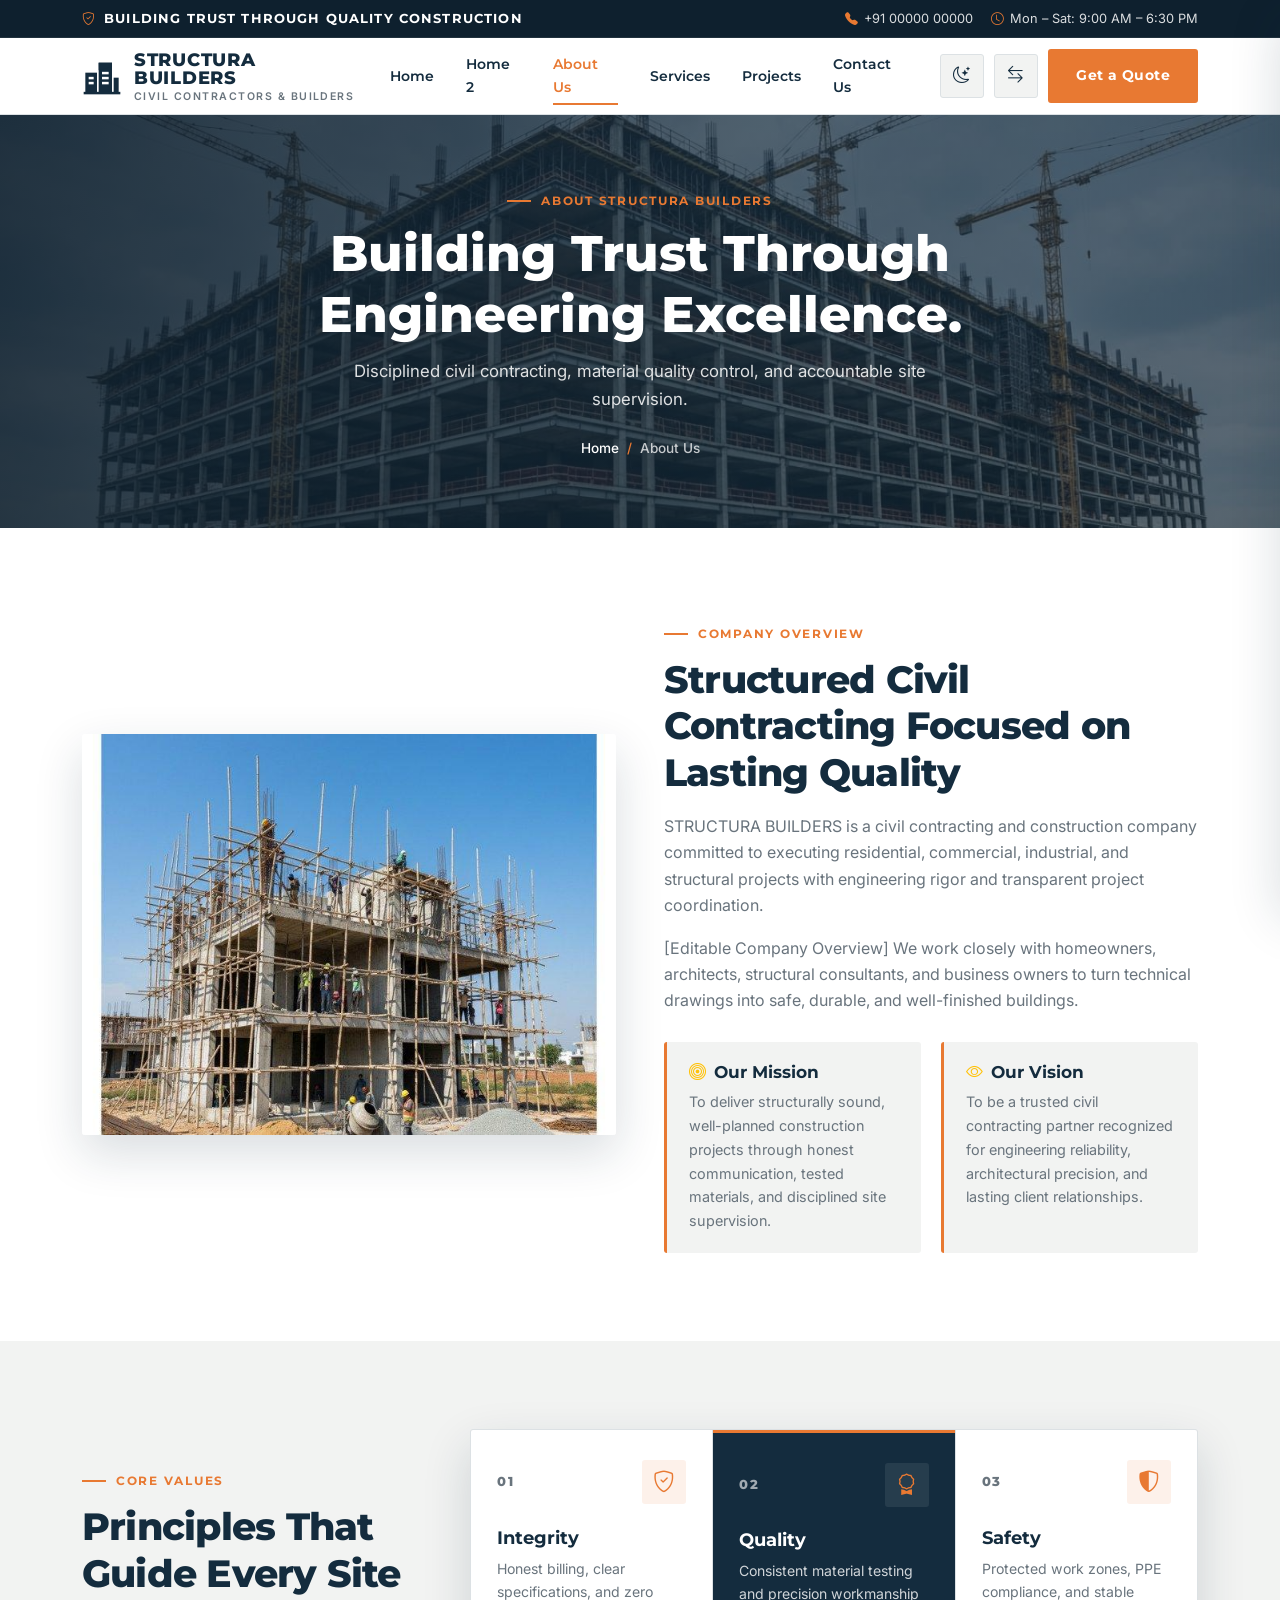
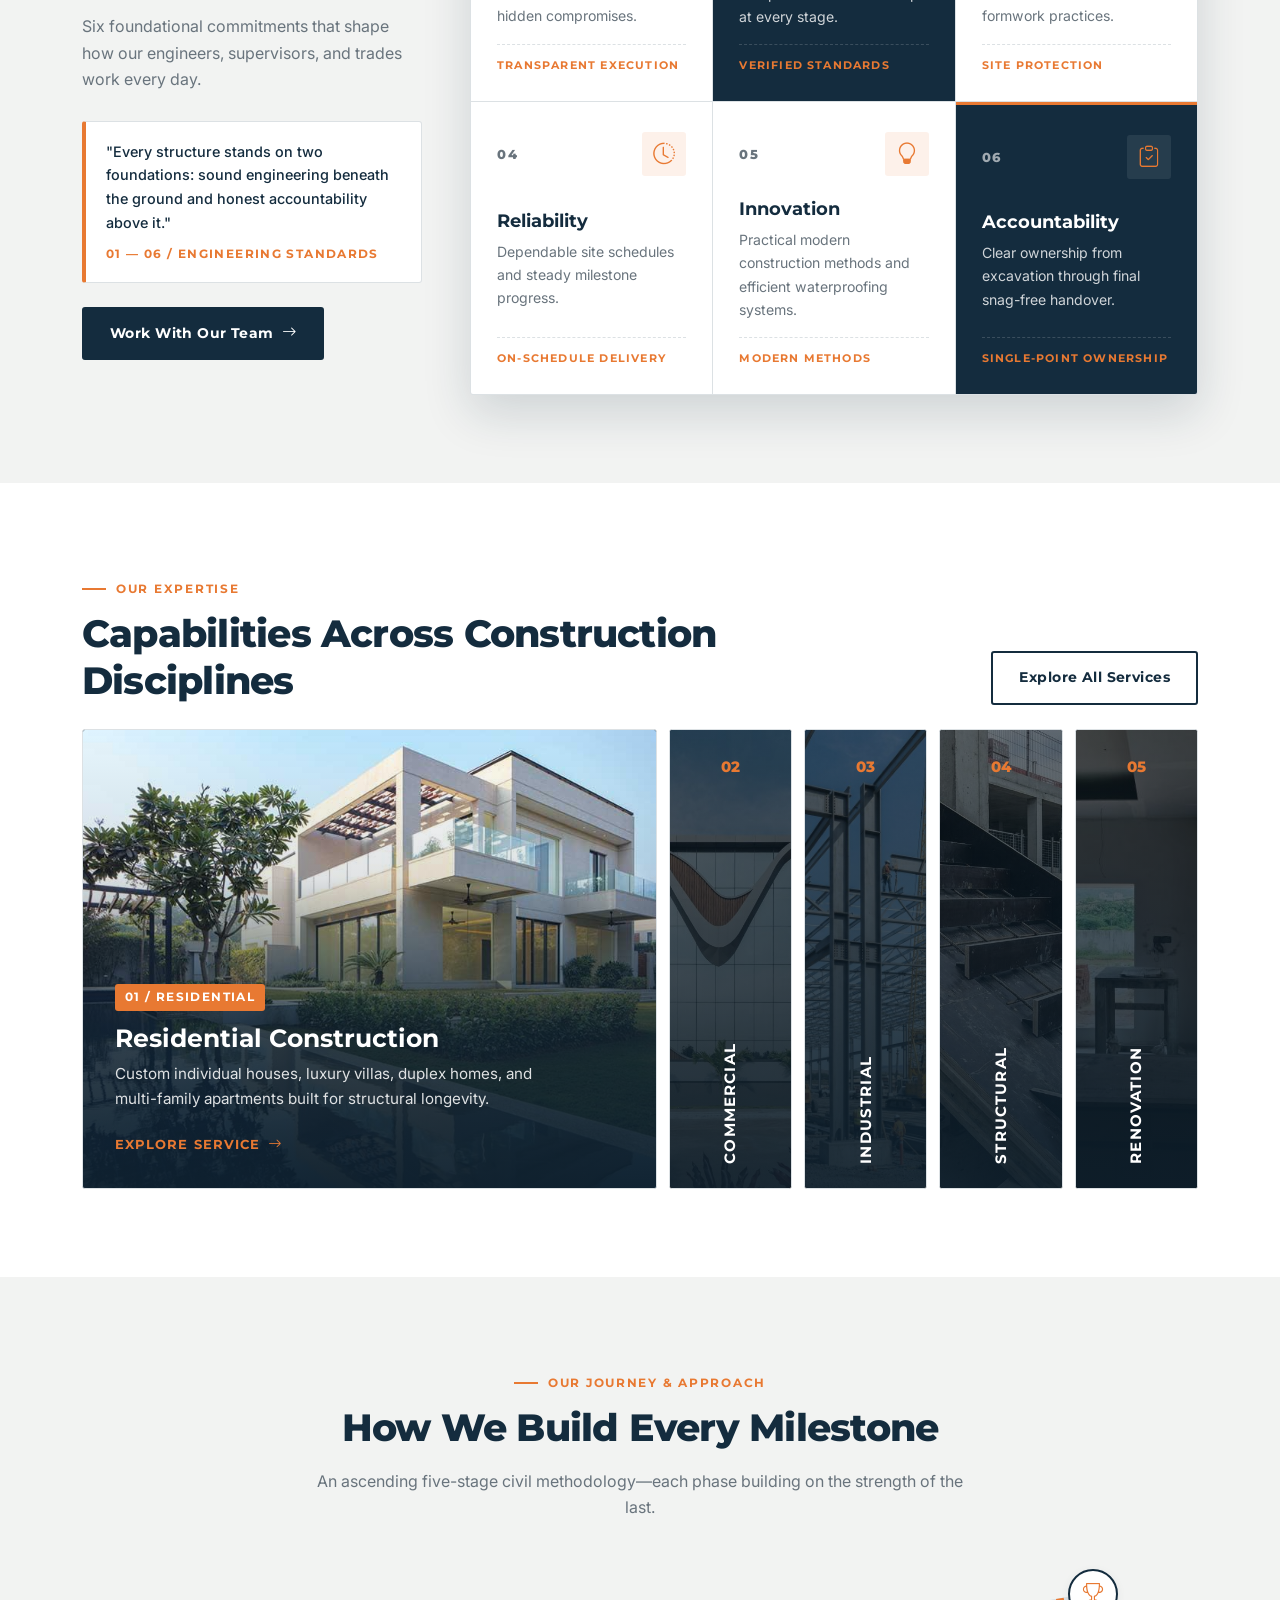
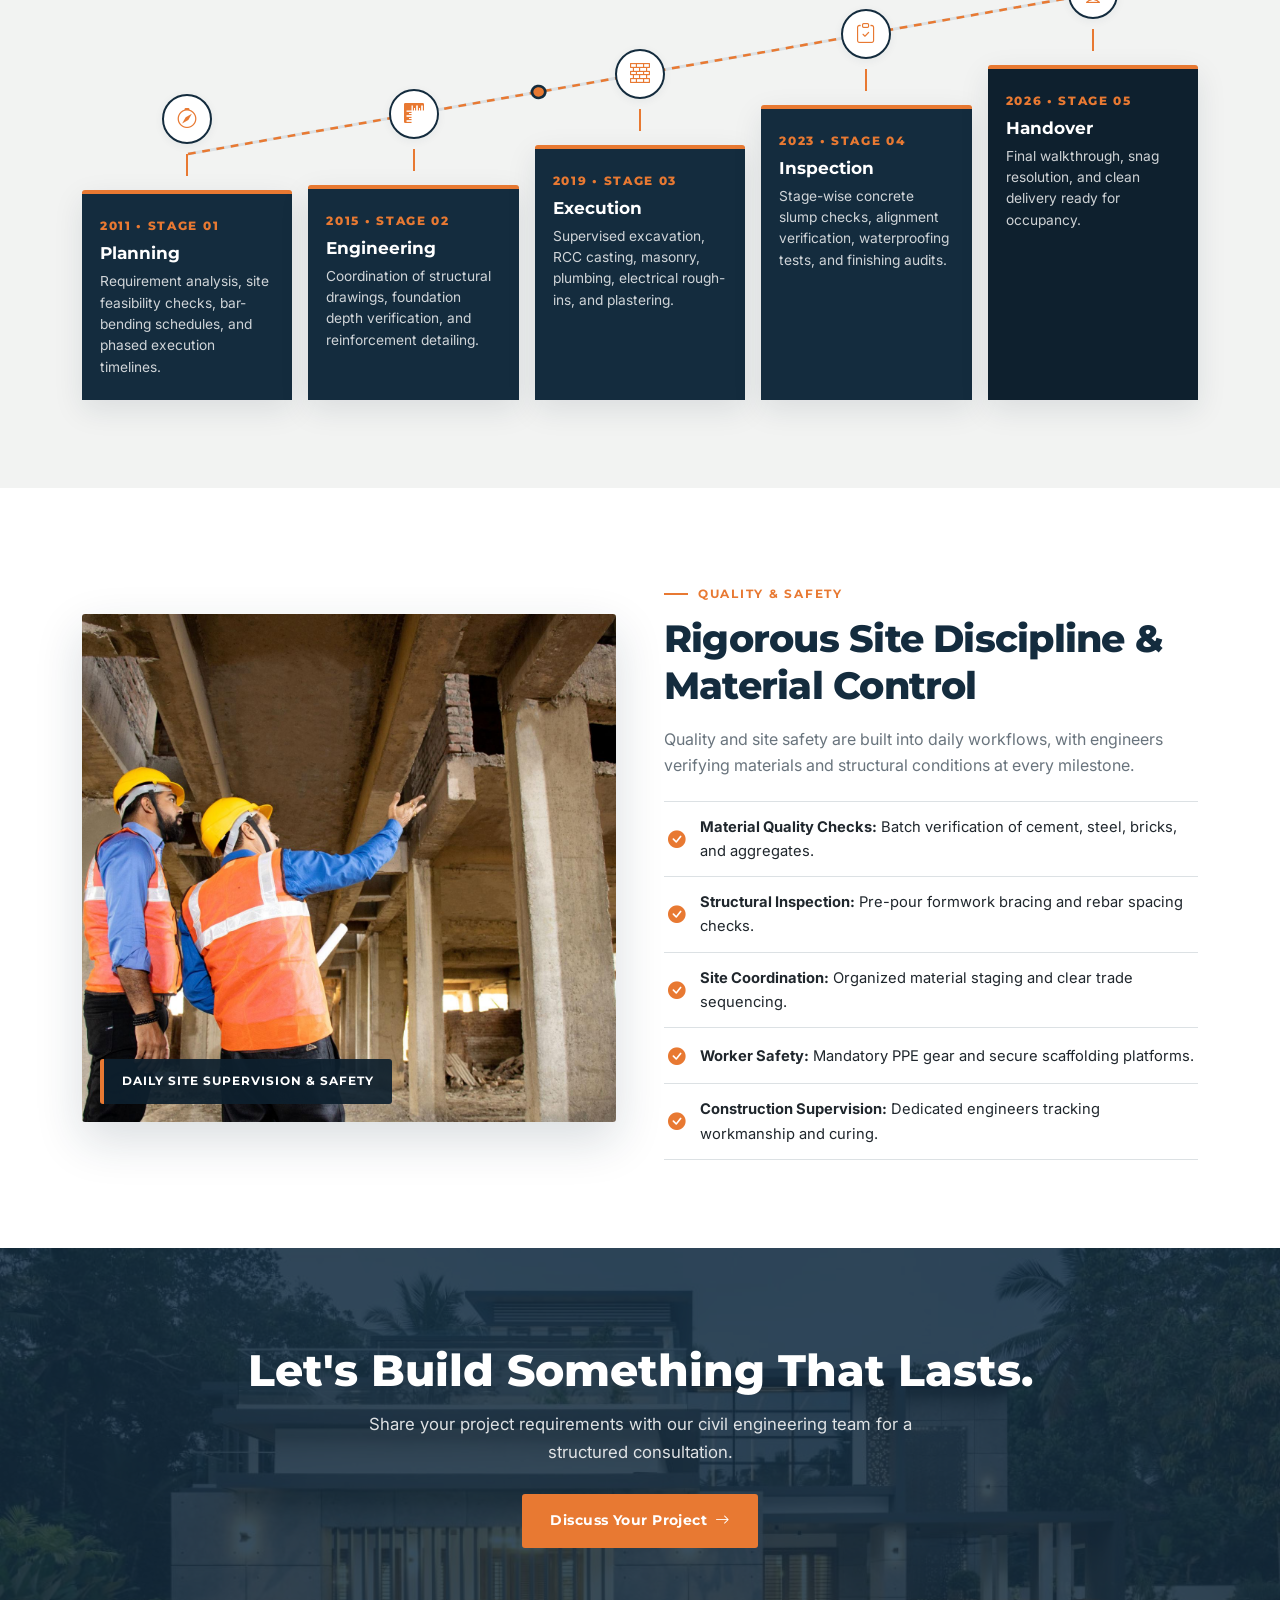
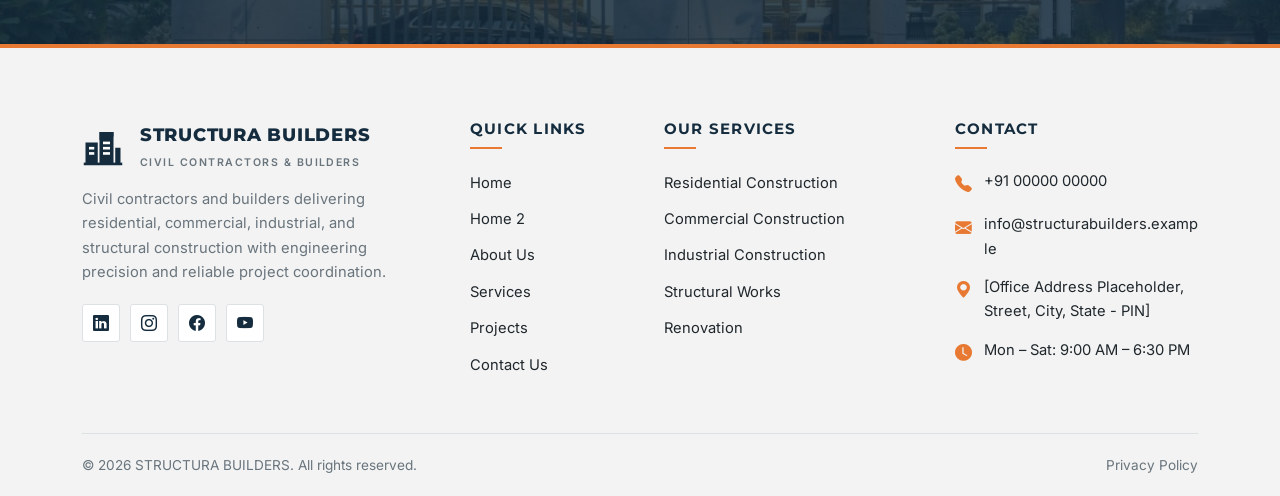
==== about.html @ c1466ebb "Organize project structure and add site files" ====
<!DOCTYPE html>
<html lang="en">
<head>
  <meta charset="UTF-8">
  <meta name="viewport" content="width=device-width, initial-scale=1.0">
  <title>About Us | STRUCTURA BUILDERS</title>
  <meta name="description" content="Learn about STRUCTURA BUILDERS — our engineering approach, core values, construction expertise, and quality &amp; safety standards.">
  <meta property="og:title" content="About Us | STRUCTURA BUILDERS">
  <meta property="og:description" content="Building trust through engineering excellence, disciplined planning, and accountable site supervision.">
  <meta property="og:type" content="website">
  <link rel="icon" type="image/svg+xml" href="assets/images/logo/structura-logo.svg">

  <!-- Google Fonts -->
  <link rel="preconnect" href="https://fonts.googleapis.com">
  <link rel="preconnect" href="https://fonts.gstatic.com" crossorigin>
  <link href="https://fonts.googleapis.com/css2?family=Inter:wght@400;500;600&family=Montserrat:wght@600;700;800&display=swap" rel="stylesheet">

  <!-- Bootstrap 5 & Bootstrap Icons CDN -->
  <link href="https://cdn.jsdelivr.net/npm/bootstrap@5.3.3/dist/css/bootstrap.min.css" rel="stylesheet">
  <link href="https://cdn.jsdelivr.net/npm/bootstrap-icons@1.11.3/font/bootstrap-icons.min.css" rel="stylesheet">

  <!-- Custom Styles -->
  <link rel="stylesheet" href="assets/css/style.css">
  <link rel="stylesheet" href="assets/css/about.css">
</head>
<body>
  <a href="#mainContent" class="skip-link">Skip to main content</a>

  <!-- Top Announcement Bar -->
  <div class="top-announcement">
    <div class="container">
      <div class="announcement-inner">
        <div class="announcement-tagline">
          <i class="bi bi-shield-check" aria-hidden="true"></i>
          <span>BUILDING TRUST THROUGH QUALITY CONSTRUCTION</span>
        </div>
        <div class="announcement-meta">
          <a href="tel:+910000000000"><i class="bi bi-telephone-fill" aria-hidden="true"></i> +91 00000 00000</a>
          <span class="hours-item"><i class="bi bi-clock" aria-hidden="true"></i> Mon – Sat: 9:00 AM – 6:30 PM</span>
        </div>
      </div>
    </div>
  </div>

  <!-- Main Sticky Header -->
  <header class="site-header" id="siteHeader">
    <div class="container">
      <div class="navbar-wrap">
        <a href="index.html" class="brand-lockup" aria-label="STRUCTURA BUILDERS Home">
          <img src="assets/images/logo/structura-logo.svg" alt="STRUCTURA BUILDERS Logo" width="40" height="40">
          <span class="brand-text">
            <span class="brand-name">STRUCTURA BUILDERS</span>
            <span class="brand-sub">Civil Contractors &amp; Builders</span>
          </span>
        </a>

        <nav aria-label="Primary Navigation">
          <ul class="desktop-nav">
            <li><a href="index.html" class="nav-link-item">Home</a></li>
            <li><a href="home-2.html" class="nav-link-item">Home 2</a></li>
            <li><a href="about.html" class="nav-link-item active" aria-current="page">About Us</a></li>
            <li><a href="services.html" class="nav-link-item">Services</a></li>
            <li><a href="projects.html" class="nav-link-item">Projects</a></li>
            <li><a href="contact.html" class="nav-link-item">Contact Us</a></li>
          </ul>
        </nav>

        <div class="header-cta">
          <button type="button" class="theme-toggle-btn" data-theme-toggle aria-pressed="false" aria-label="Toggle dark mode" title="Switch to Dark Mode">
            <i class="bi bi-moon-stars" aria-hidden="true"></i>
          </button>
          <button type="button" class="rtl-toggle-btn" data-rtl-toggle aria-pressed="false" aria-label="Toggle RTL layout" title="Switch to Right-to-Left (RTL)">
            <i class="bi bi-arrow-left-right" aria-hidden="true"></i>
          </button>
          <a href="contact.html#quote-form" class="btn-structura btn-primary-orange">Get a Quote</a>
          <button type="button" class="hamburger-btn" id="mobileMenuBtn" aria-label="Open navigation menu" aria-expanded="false" aria-controls="mobileNavDrawer">
            <i class="bi bi-list" aria-hidden="true"></i>
          </button>
        </div>
      </div>
    </div>
  </header>

  <!-- Mobile Navigation Drawer -->
  <div class="mobile-nav-backdrop" id="mobileNavBackdrop"></div>
  <aside class="mobile-nav-drawer" id="mobileNavDrawer" aria-label="Mobile Navigation" aria-hidden="true">
    <div class="mobile-drawer-header">
      <span class="brand-name">STRUCTURA BUILDERS</span>
      <button type="button" class="mobile-close-btn" id="mobileCloseBtn" aria-label="Close navigation menu">
        <i class="bi bi-x-lg" aria-hidden="true"></i>
      </button>
    </div>
    <ul class="mobile-nav-list">
      <li><a href="index.html">Home <i class="bi bi-chevron-right" aria-hidden="true"></i></a></li>
      <li><a href="home-2.html">Home 2 <i class="bi bi-chevron-right" aria-hidden="true"></i></a></li>
      <li><a href="about.html" class="active">About Us <i class="bi bi-chevron-right" aria-hidden="true"></i></a></li>
      <li><a href="services.html">Services <i class="bi bi-chevron-right" aria-hidden="true"></i></a></li>
      <li><a href="projects.html">Projects <i class="bi bi-chevron-right" aria-hidden="true"></i></a></li>
      <li><a href="contact.html">Contact Us <i class="bi bi-chevron-right" aria-hidden="true"></i></a></li>
    </ul>
    <div class="mobile-drawer-footer">
      <div class="mobile-drawer-controls">
        <button type="button" class="theme-toggle-btn" data-theme-toggle aria-pressed="false" aria-label="Toggle dark mode">
          <i class="bi bi-moon-stars" aria-hidden="true"></i>
          <span>Theme</span>
        </button>
        <button type="button" class="rtl-toggle-btn" data-rtl-toggle aria-pressed="false" aria-label="Toggle RTL layout">
          <i class="bi bi-arrow-left-right" aria-hidden="true"></i>
          <span>RTL / LTR</span>
        </button>
      </div>
      <a href="contact.html#quote-form" class="btn-structura btn-primary-orange w-100">Get a Quote</a>
    </div>
  </aside>

  <main id="mainContent">
    <!-- Section 1: About Hero -->
    <section class="page-hero" style="background-image: url('assets/images/hero/hero-about.jpg');">
      <div class="container">
        <div class="eyebrow">ABOUT STRUCTURA BUILDERS</div>
        <h1>Building Trust Through Engineering Excellence.</h1>
        <p class="hero-desc">Disciplined civil contracting, material quality control, and accountable site supervision.</p>
        <nav class="breadcrumb-nav" aria-label="Breadcrumb">
          <a href="index.html">Home</a>
          <span class="sep">/</span>
          <span aria-current="page">About Us</span>
        </nav>
      </div>
    </section>

    <!-- Section 2: Company Story -->
    <section class="section-pad">
      <div class="container">
        <div class="row align-items-center g-5">
          <div class="col-lg-6" data-reveal>
            <img src="assets/images/residential/three-story-rcc-frame.jpg" class="about-story-img" alt="Three-story residential RCC frame structure under construction with scaffolding">
          </div>
          <div class="col-lg-6" data-reveal>
            <div class="eyebrow">COMPANY OVERVIEW</div>
            <h2 class="section-title">Structured Civil Contracting Focused on Lasting Quality</h2>
            <p>STRUCTURA BUILDERS is a civil contracting and construction company committed to executing residential, commercial, industrial, and structural projects with engineering rigor and transparent project coordination.</p>
            <p>[Editable Company Overview] We work closely with homeowners, architects, structural consultants, and business owners to turn technical drawings into safe, durable, and well-finished buildings.</p>

            <div class="mission-vision-grid">
              <div class="mv-box">
                <h3><i class="bi bi-bullseye text-warning me-2" aria-hidden="true"></i>Our Mission</h3>
                <p>To deliver structurally sound, well-planned construction projects through honest communication, tested materials, and disciplined site supervision.</p>
              </div>
              <div class="mv-box">
                <h3><i class="bi bi-eye text-warning me-2" aria-hidden="true"></i>Our Vision</h3>
                <p>To be a trusted civil contracting partner recognized for engineering reliability, architectural precision, and lasting client relationships.</p>
              </div>
            </div>
          </div>
        </div>
      </div>
    </section>

    <!-- Section 3: Core Values (Enhanced Architectural Blueprint Matrix) -->
    <section class="section-pad bg-light-concrete">
      <div class="container">
        <div class="row g-5 align-items-center">
          <div class="col-lg-4" data-reveal>
            <div class="eyebrow">CORE VALUES</div>
            <h2 class="section-title">Principles That Guide Every Site</h2>
            <p>Six foundational commitments that shape how our engineers, supervisors, and trades work every day.</p>

            <div class="values-left-quote">
              <p>"Every structure stands on two foundations: sound engineering beneath the ground and honest accountability above it."</p>
              <div class="values-left-meta">01 — 06 / Engineering Standards</div>
            </div>

            <a href="contact.html#quote-form" class="btn-structura btn-navy mt-4">
              Work With Our Team <i class="bi bi-arrow-right" aria-hidden="true"></i>
            </a>
          </div>

          <div class="col-lg-8" data-reveal>
            <div class="values-blueprint-matrix">
              <div class="value-cell">
                <div class="value-cell-top">
                  <span class="value-cell-num">01</span>
                  <span class="value-icon-badge"><i class="bi bi-shield-check" aria-hidden="true"></i></span>
                </div>
                <div>
                  <h3>Integrity</h3>
                  <p>Honest billing, clear specifications, and zero hidden compromises.</p>
                </div>
                <div class="value-cell-tag">Transparent Execution</div>
              </div>

              <div class="value-cell is-navy">
                <div class="value-cell-top">
                  <span class="value-cell-num">02</span>
                  <span class="value-icon-badge"><i class="bi bi-award" aria-hidden="true"></i></span>
                </div>
                <div>
                  <h3>Quality</h3>
                  <p>Consistent material testing and precision workmanship at every stage.</p>
                </div>
                <div class="value-cell-tag">Verified Standards</div>
              </div>

              <div class="value-cell">
                <div class="value-cell-top">
                  <span class="value-cell-num">03</span>
                  <span class="value-icon-badge"><i class="bi bi-shield-shaded" aria-hidden="true"></i></span>
                </div>
                <div>
                  <h3>Safety</h3>
                  <p>Protected work zones, PPE compliance, and stable formwork practices.</p>
                </div>
                <div class="value-cell-tag">Site Protection</div>
              </div>

              <div class="value-cell">
                <div class="value-cell-top">
                  <span class="value-cell-num">04</span>
                  <span class="value-icon-badge"><i class="bi bi-clock-history" aria-hidden="true"></i></span>
                </div>
                <div>
                  <h3>Reliability</h3>
                  <p>Dependable site schedules and steady milestone progress.</p>
                </div>
                <div class="value-cell-tag">On-Schedule Delivery</div>
              </div>

              <div class="value-cell">
                <div class="value-cell-top">
                  <span class="value-cell-num">05</span>
                  <span class="value-icon-badge"><i class="bi bi-lightbulb" aria-hidden="true"></i></span>
                </div>
                <div>
                  <h3>Innovation</h3>
                  <p>Practical modern construction methods and efficient waterproofing systems.</p>
                </div>
                <div class="value-cell-tag">Modern Methods</div>
              </div>

              <div class="value-cell is-navy">
                <div class="value-cell-top">
                  <span class="value-cell-num">06</span>
                  <span class="value-icon-badge"><i class="bi bi-clipboard-check" aria-hidden="true"></i></span>
                </div>
                <div>
                  <h3>Accountability</h3>
                  <p>Clear ownership from excavation through final snag-free handover.</p>
                </div>
                <div class="value-cell-tag">Single-Point Ownership</div>
              </div>
            </div>
          </div>
        </div>
      </div>
    </section>

    <!-- Section 4: Our Expertise (Interactive Folding Panels) -->
    <section class="section-pad">
      <div class="container">
        <div class="row align-items-end mb-4 g-3" data-reveal>
          <div class="col-lg-7">
            <div class="eyebrow">OUR EXPERTISE</div>
            <h2 class="section-title mb-0">Capabilities Across Construction Disciplines</h2>
          </div>
          <div class="col-lg-5 text-lg-end">
            <a href="services.html" class="btn-structura btn-outline-navy">Explore All Services</a>
          </div>
        </div>

        <div class="expertise-folding-stage" data-folding-stage data-reveal>
          <article class="folding-panel is-expanded" tabindex="0" data-folding-panel>
            <img src="assets/images/completed-projects/modern-pool-villa.jpg" alt="Modern completed residential villa">
            <div class="folding-panel-scrim"></div>
            <div class="folding-collapsed-spine">
              <span class="folding-spine-num">01</span>
              <span class="folding-spine-title">Residential</span>
            </div>
            <div class="folding-expanded-content">
              <span class="folding-expanded-tag">01 / Residential</span>
              <h3>Residential Construction</h3>
              <p>Custom individual houses, luxury villas, duplex homes, and multi-family apartments built for structural longevity.</p>
              <a href="services.html#residential" class="folding-explore-link">Explore Service <i class="bi bi-arrow-right" aria-hidden="true"></i></a>
            </div>
          </article>

          <article class="folding-panel" tabindex="0" data-folding-panel>
            <img src="assets/images/commercial/corporate-glass-facade.jpg" alt="Modern commercial office building">
            <div class="folding-panel-scrim"></div>
            <div class="folding-collapsed-spine">
              <span class="folding-spine-num">02</span>
              <span class="folding-spine-title">Commercial</span>
            </div>
            <div class="folding-expanded-content">
              <span class="folding-expanded-tag">02 / Commercial</span>
              <h3>Commercial Construction</h3>
              <p>Office towers, retail complexes, and business facilities engineered with wide floor spans and durable facades.</p>
              <a href="services.html#commercial" class="folding-explore-link">Explore Service <i class="bi bi-arrow-right" aria-hidden="true"></i></a>
            </div>
          </article>

          <article class="folding-panel" tabindex="0" data-folding-panel>
            <img src="assets/images/industrial/industrial-steel-frame.jpg" alt="Industrial warehouse steel structure">
            <div class="folding-panel-scrim"></div>
            <div class="folding-collapsed-spine">
              <span class="folding-spine-num">03</span>
              <span class="folding-spine-title">Industrial</span>
            </div>
            <div class="folding-expanded-content">
              <span class="folding-expanded-tag">03 / Industrial</span>
              <h3>Industrial Construction</h3>
              <p>Clear-span warehouses, factory bays, and heavy-duty structural steel-and-concrete frameworks.</p>
              <a href="services.html#industrial" class="folding-explore-link">Explore Service <i class="bi bi-arrow-right" aria-hidden="true"></i></a>
            </div>
          </article>

          <article class="folding-panel" tabindex="0" data-folding-panel>
            <img src="assets/images/construction-process/staircase-formwork.jpg" alt="RCC staircase formwork and steel reinforcement">
            <div class="folding-panel-scrim"></div>
            <div class="folding-collapsed-spine">
              <span class="folding-spine-num">04</span>
              <span class="folding-spine-title">Structural</span>
            </div>
            <div class="folding-expanded-content">
              <span class="folding-expanded-tag">04 / Structural Engineering</span>
              <h3>Structural &amp; Civil Works</h3>
              <p>Foundations, RCC columns and beams, concrete slabs, and precision steel reinforcement detailing.</p>
              <a href="services.html#structural" class="folding-explore-link">Explore Service <i class="bi bi-arrow-right" aria-hidden="true"></i></a>
            </div>
          </article>

          <article class="folding-panel" tabindex="0" data-folding-panel>
            <img src="assets/images/renovation/interior-carpentry-work.jpg" alt="Interior renovation and carpentry work">
            <div class="folding-panel-scrim"></div>
            <div class="folding-collapsed-spine">
              <span class="folding-spine-num">05</span>
              <span class="folding-spine-title">Renovation</span>
            </div>
            <div class="folding-expanded-content">
              <span class="folding-expanded-tag">05 / Renovation</span>
              <h3>Renovation &amp; Remodeling</h3>
              <p>Structural repairs, terrace waterproofing, exterior facade upgrades, and modern interior remodeling.</p>
              <a href="services.html#renovation" class="folding-explore-link">Explore Service <i class="bi bi-arrow-right" aria-hidden="true"></i></a>
            </div>
          </article>
        </div>
      </div>
    </section>

    <!-- Section 5: Construction Approach / Our Journey (Ascending Step Journey) -->
    <section class="section-pad bg-light-concrete">
      <div class="container">
        <div class="text-center mx-auto" style="max-width: 660px;" data-reveal>
          <div class="eyebrow">OUR JOURNEY &amp; APPROACH</div>
          <h2 class="section-title">How We Build Every Milestone</h2>
          <p class="mb-0">An ascending five-stage civil methodology—each phase building on the strength of the last.</p>
        </div>

        <div class="step-journey-wrap" data-reveal>
          <svg class="step-journey-svg" viewBox="0 0 1000 215" preserveAspectRatio="none" aria-hidden="true">
            <path id="aboutStepPath" d="M 95 185 L 905 25" fill="none" stroke="#DCE1E4" stroke-width="3"/>
            <path d="M 95 185 L 905 25" fill="none" stroke="#E87932" stroke-width="2.5" stroke-dasharray="7 6" class="step-dash-flow"/>
            <circle r="6" fill="#E87932" stroke="#142C3E" stroke-width="2.5">
              <animateMotion dur="5.5s" repeatCount="indefinite" rotate="auto">
                <mpath href="#aboutStepPath"/>
              </animateMotion>
            </circle>
          </svg>
          <div class="step-journey-grid">
            <div class="step-journey-col">
              <div class="step-pin-head">
                <div class="step-pin-icon"><i class="bi bi-compass" aria-hidden="true"></i></div>
                <div class="step-pin-stem" aria-hidden="true"></div>
              </div>
              <div class="step-pedestal step-1">
                <div class="step-num-tag">2011 &bull; Stage 01</div>
                <h3>Planning</h3>
                <p>Requirement analysis, site feasibility checks, bar-bending schedules, and phased execution timelines.</p>
              </div>
            </div>

            <div class="step-journey-col">
              <div class="step-pin-head">
                <div class="step-pin-icon"><i class="bi bi-rulers" aria-hidden="true"></i></div>
                <div class="step-pin-stem" aria-hidden="true"></div>
              </div>
              <div class="step-pedestal step-2">
                <div class="step-num-tag">2015 &bull; Stage 02</div>
                <h3>Engineering</h3>
                <p>Coordination of structural drawings, foundation depth verification, and reinforcement detailing.</p>
              </div>
            </div>

            <div class="step-journey-col">
              <div class="step-pin-head">
                <div class="step-pin-icon"><i class="bi bi-bricks" aria-hidden="true"></i></div>
                <div class="step-pin-stem" aria-hidden="true"></div>
              </div>
              <div class="step-pedestal step-3">
                <div class="step-num-tag">2019 &bull; Stage 03</div>
                <h3>Execution</h3>
                <p>Supervised excavation, RCC casting, masonry, plumbing, electrical rough-ins, and plastering.</p>
              </div>
            </div>

            <div class="step-journey-col">
              <div class="step-pin-head">
                <div class="step-pin-icon"><i class="bi bi-clipboard-check" aria-hidden="true"></i></div>
                <div class="step-pin-stem" aria-hidden="true"></div>
              </div>
              <div class="step-pedestal step-4">
                <div class="step-num-tag">2023 &bull; Stage 04</div>
                <h3>Inspection</h3>
                <p>Stage-wise concrete slump checks, alignment verification, waterproofing tests, and finishing audits.</p>
              </div>
            </div>

            <div class="step-journey-col">
              <div class="step-pin-head">
                <div class="step-pin-icon"><i class="bi bi-trophy" aria-hidden="true"></i></div>
                <div class="step-pin-stem" aria-hidden="true"></div>
              </div>
              <div class="step-pedestal step-5">
                <div class="step-num-tag">2026 &bull; Stage 05</div>
                <h3>Handover</h3>
                <p>Final walkthrough, snag resolution, and clean delivery ready for occupancy.</p>
              </div>
            </div>
          </div>
        </div>
      </div>
    </section>

    <!-- Section 6: Quality & Safety -->
    <section class="section-pad">
      <div class="container">
        <div class="row align-items-center g-5">
          <div class="col-lg-6" data-reveal>
            <div class="safety-photo-frame">
              <img src="assets/images/engineering-team/engineers-rcc-inspection.jpg" class="safety-photo" alt="Civil engineers inspecting concrete beams and structural columns on site">
              <div class="safety-photo-badge">Daily Site Supervision &amp; Safety</div>
            </div>
          </div>
          <div class="col-lg-6" data-reveal>
            <div class="eyebrow">QUALITY &amp; SAFETY</div>
            <h2 class="section-title">Rigorous Site Discipline &amp; Material Control</h2>
            <p class="mb-2">Quality and site safety are built into daily workflows, with engineers verifying materials and structural conditions at every milestone.</p>

            <ul class="safety-checklist">
              <li>
                <i class="bi bi-check-circle-fill" aria-hidden="true"></i>
                <div><strong>Material Quality Checks:</strong> Batch verification of cement, steel, bricks, and aggregates.</div>
              </li>
              <li>
                <i class="bi bi-check-circle-fill" aria-hidden="true"></i>
                <div><strong>Structural Inspection:</strong> Pre-pour formwork bracing and rebar spacing checks.</div>
              </li>
              <li>
                <i class="bi bi-check-circle-fill" aria-hidden="true"></i>
                <div><strong>Site Coordination:</strong> Organized material staging and clear trade sequencing.</div>
              </li>
              <li>
                <i class="bi bi-check-circle-fill" aria-hidden="true"></i>
                <div><strong>Worker Safety:</strong> Mandatory PPE gear and secure scaffolding platforms.</div>
              </li>
              <li>
                <i class="bi bi-check-circle-fill" aria-hidden="true"></i>
                <div><strong>Construction Supervision:</strong> Dedicated engineers tracking workmanship and curing.</div>
              </li>
            </ul>
          </div>
        </div>
      </div>
    </section>

    <!-- Section 7: Closing CTA -->
    <section class="closing-cta" style="background-image: url('assets/images/completed-projects/contemporary-villa-dusk.jpg');">
      <div class="container" data-reveal>
        <h2>Let's Build Something That Lasts.</h2>
        <p>Share your project requirements with our civil engineering team for a structured consultation.</p>
        <a href="contact.html#quote-form" class="btn-structura btn-primary-orange">
          Discuss Your Project <i class="bi bi-arrow-right" aria-hidden="true"></i>
        </a>
      </div>
    </section>
  </main>

  <!-- Global Footer -->
  <footer class="site-footer">
    <div class="container">
      <div class="row g-4 g-lg-5">
        <div class="col-lg-4">
          <div class="footer-brand d-flex align-items-center gap-3">
            <img src="assets/images/logo/structura-logo.svg" alt="STRUCTURA BUILDERS Logo" width="42" height="42">
            <div>
              <div class="footer-brand-name">STRUCTURA BUILDERS</div>
              <div class="footer-tagline">Civil Contractors &amp; Builders</div>
            </div>
          </div>
          <p class="footer-desc">Civil contractors and builders delivering residential, commercial, industrial, and structural construction with engineering precision and reliable project coordination.</p>
          <div class="footer-socials">
            <a href="contact.html" aria-label="LinkedIn placeholder"><i class="bi bi-linkedin" aria-hidden="true"></i></a>
            <a href="contact.html" aria-label="Instagram placeholder"><i class="bi bi-instagram" aria-hidden="true"></i></a>
            <a href="contact.html" aria-label="Facebook placeholder"><i class="bi bi-facebook" aria-hidden="true"></i></a>
            <a href="contact.html" aria-label="YouTube placeholder"><i class="bi bi-youtube" aria-hidden="true"></i></a>
          </div>
        </div>

        <div class="col-sm-6 col-lg-2">
          <h3 class="footer-heading">Quick Links</h3>
          <ul class="footer-links">
            <li><a href="index.html">Home</a></li>
            <li><a href="home-2.html">Home 2</a></li>
            <li><a href="about.html">About Us</a></li>
            <li><a href="services.html">Services</a></li>
            <li><a href="projects.html">Projects</a></li>
            <li><a href="contact.html">Contact Us</a></li>
          </ul>
        </div>

        <div class="col-sm-6 col-lg-3">
          <h3 class="footer-heading">Our Services</h3>
          <ul class="footer-links">
            <li><a href="services.html#residential">Residential Construction</a></li>
            <li><a href="services.html#commercial">Commercial Construction</a></li>
            <li><a href="services.html#industrial">Industrial Construction</a></li>
            <li><a href="services.html#structural">Structural Works</a></li>
            <li><a href="services.html#renovation">Renovation</a></li>
          </ul>
        </div>

        <div class="col-lg-3">
          <h3 class="footer-heading">Contact</h3>
          <ul class="footer-contact-list">
            <li><i class="bi bi-telephone-fill" aria-hidden="true"></i> <span>+91 00000 00000</span></li>
            <li><i class="bi bi-envelope-fill" aria-hidden="true"></i> <span>info@structurabuilders.example</span></li>
            <li><i class="bi bi-geo-alt-fill" aria-hidden="true"></i> <span>[Office Address Placeholder, Street, City, State - PIN]</span></li>
            <li><i class="bi bi-clock-fill" aria-hidden="true"></i> <span>Mon – Sat: 9:00 AM – 6:30 PM</span></li>
          </ul>
        </div>
      </div>

      <div class="footer-bottom">
        <div class="footer-bottom-inner">
          <div>&copy; 2026 STRUCTURA BUILDERS. All rights reserved.</div>
          <div class="footer-bottom-actions">
            <a href="contact.html#privacy-note">Privacy Policy</a>
          </div>
        </div>
      </div>
    </div>
  </footer>

  <!-- Floating Back to Top Icon -->
  <button type="button" class="floating-back-to-top" id="backToTop" aria-label="Back to top">
    <i class="bi bi-arrow-up" aria-hidden="true"></i>
  </button>

  <!-- Scripts -->
  <script src="https://cdn.jsdelivr.net/npm/bootstrap@5.3.3/dist/js/bootstrap.bundle.min.js"></script>
  <script src="assets/js/main.js"></script>
</body>
</html>
---- assets/css/style.css ----
/* ==========================================================================
   STRUCTURA BUILDERS — Global Design System & Shared Components
   Palette:
     Primary Navy:      #142C3E
     Construction Orange: #E87932
     Concrete Grey:     #69747D
     Light Concrete:    #F2F3F2
     Pure White:        #FFFFFF
     Dark Charcoal:     #20272D
     Soft Border:       #DCE1E4
   ========================================================================== */

:root {
  --navy: #142C3E;
  --navy-deep: #0E202E;
  --orange: #E87932;
  --orange-hover: #D46520;
  --grey: #69747D;
  --light-concrete: #F2F3F2;
  --white: #FFFFFF;
  --charcoal: #20272D;
  --border: #DCE1E4;

  --font-heading: 'Montserrat', sans-serif;
  --font-body: 'Inter', sans-serif;

  --shadow-sm: 0 2px 10px rgba(20, 44, 62, 0.06);
  --shadow-md: 0 10px 30px rgba(20, 44, 62, 0.10);
  --shadow-lg: 0 18px 48px rgba(20, 44, 62, 0.16);
  --radius-sm: 3px;
  --radius-md: 6px;
  --transition: 0.28s cubic-bezier(0.22, 1, 0.36, 1);
}

/* Base Reset & Typography */
*,
*::before,
*::after {
  box-sizing: border-box;
}

html {
  scroll-behavior: smooth;
  font-size: 16px;
  overflow-x: clip;
  max-width: 100%;
}

body {
  margin: 0;
  font-family: var(--font-body);
  color: var(--charcoal);
  background-color: var(--white);
  line-height: 1.65;
  overflow-x: clip;
  max-width: 100%;
  -webkit-font-smoothing: antialiased;
}

body.nav-open,
body.modal-open {
  overflow: hidden;
}

h1, h2, h3, h4, h5, h6 {
  font-family: var(--font-heading);
  color: var(--navy);
  font-weight: 700;
  line-height: 1.22;
  margin-top: 0;
}

p {
  color: var(--grey);
  margin-bottom: 1rem;
}

a {
  color: inherit;
  text-decoration: none;
  transition: color var(--transition);
}

img {
  max-width: 100%;
  height: auto;
  display: block;
}

:focus-visible {
  outline: 2px solid var(--orange);
  outline-offset: 3px;
}

/* Skip Link */
.skip-link {
  position: absolute;
  top: -100px;
  left: 16px;
  z-index: 2000;
  background: var(--navy);
  color: var(--white);
  padding: 10px 18px;
  font-weight: 600;
  font-size: 0.875rem;
  border-radius: var(--radius-sm);
}

.skip-link:focus {
  top: 16px;
}

/* Section Helpers */
.section-pad {
  padding: 88px 0;
}

.section-pad-sm {
  padding: 64px 0;
}

.bg-light-concrete {
  background-color: var(--light-concrete);
}

.bg-navy {
  background-color: var(--navy);
  color: var(--white);
}

.bg-navy h1,
.bg-navy h2,
.bg-navy h3,
.bg-navy h4 {
  color: var(--white);
}

.bg-navy p {
  color: rgba(255, 255, 255, 0.82);
}

.eyebrow {
  display: inline-flex;
  align-items: center;
  gap: 10px;
  font-family: var(--font-heading);
  font-size: 0.78rem;
  font-weight: 700;
  letter-spacing: 0.14em;
  text-transform: uppercase;
  color: var(--orange);
  margin-bottom: 12px;
}

.eyebrow::before {
  content: "";
  width: 24px;
  height: 2px;
  background-color: var(--orange);
  display: inline-block;
}

.section-title {
  font-size: clamp(1.75rem, 3vw, 2.5rem);
  font-weight: 800;
  margin-bottom: 16px;
  letter-spacing: -0.02em;
}

.section-lead {
  font-size: 1.05rem;
  color: var(--grey);
  max-width: 640px;
}

/* Buttons */
.btn-structura {
  display: inline-flex;
  align-items: center;
  justify-content: center;
  gap: 8px;
  font-family: var(--font-heading);
  font-weight: 700;
  font-size: 0.9rem;
  letter-spacing: 0.03em;
  padding: 13px 26px;
  border-radius: var(--radius-sm);
  border: 2px solid transparent;
  cursor: pointer;
  transition: all var(--transition);
  text-decoration: none;
  white-space: nowrap;
}

.btn-primary-orange {
  background-color: var(--orange);
  color: var(--white);
  border-color: var(--orange);
}

.btn-primary-orange:hover,
.btn-primary-orange:focus {
  background-color: var(--orange-hover);
  border-color: var(--orange-hover);
  color: var(--white);
  transform: translateY(-2px);
  box-shadow: 0 8px 20px rgba(232, 121, 50, 0.28);
}

.btn-navy {
  background-color: var(--navy);
  color: var(--white);
  border-color: var(--navy);
}

.btn-navy:hover,
.btn-navy:focus {
  background-color: var(--navy-deep);
  border-color: var(--navy-deep);
  color: var(--white);
  transform: translateY(-2px);
}

.btn-outline-light {
  background-color: transparent;
  color: var(--white);
  border-color: rgba(255, 255, 255, 0.65);
}

.btn-outline-light:hover,
.btn-outline-light:focus {
  background-color: var(--white);
  color: var(--navy);
  border-color: var(--white);
}

.btn-outline-navy {
  background-color: transparent;
  color: var(--navy);
  border-color: var(--navy);
}

.btn-outline-navy:hover,
.btn-outline-navy:focus {
  background-color: var(--navy);
  color: var(--white);
}

/* ==========================================================================
   Top Announcement Bar & Sticky Header
   ========================================================================== */
.top-announcement {
  background-color: var(--navy-deep);
  color: rgba(255, 255, 255, 0.88);
  font-size: 0.8rem;
  padding: 8px 0;
  border-bottom: 1px solid rgba(255, 255, 255, 0.08);
}

.top-announcement .announcement-inner {
  display: flex;
  flex-wrap: wrap;
  align-items: center;
  justify-content: space-between;
  gap: 8px 20px;
}

.announcement-tagline {
  font-family: var(--font-heading);
  font-weight: 700;
  letter-spacing: 0.09em;
  color: var(--white);
  display: inline-flex;
  align-items: center;
  gap: 8px;
}

.announcement-tagline i {
  color: var(--orange);
}

.announcement-meta {
  display: flex;
  flex-wrap: wrap;
  align-items: center;
  gap: 18px;
}

.announcement-meta span,
.announcement-meta a {
  display: inline-flex;
  align-items: center;
  gap: 6px;
  color: rgba(255, 255, 255, 0.85);
}

.announcement-meta a:hover {
  color: var(--orange);
}

.announcement-meta i {
  color: var(--orange);
}

.site-header {
  position: sticky;
  top: 0;
  z-index: 1030;
  background-color: var(--white);
  border-bottom: 1px solid var(--border);
  transition: box-shadow var(--transition), border-color var(--transition);
}

.site-header.is-scrolled {
  box-shadow: var(--shadow-md);
  border-bottom-color: transparent;
}

.navbar-wrap {
  display: flex;
  align-items: center;
  justify-content: space-between;
  height: 76px;
  gap: 16px;
}

.brand-lockup {
  display: inline-flex;
  align-items: center;
  gap: 12px;
  text-decoration: none;
  flex-shrink: 1;
  min-width: 0;
}

.brand-lockup img {
  width: 40px;
  height: 40px;
}

.brand-text {
  display: flex;
  flex-direction: column;
  line-height: 1.05;
}

.brand-name {
  font-family: var(--font-heading);
  font-weight: 800;
  font-size: 1.1rem;
  letter-spacing: 0.04em;
  color: var(--navy);
}

.brand-sub {
  font-size: 0.66rem;
  font-weight: 600;
  letter-spacing: 0.14em;
  text-transform: uppercase;
  color: var(--grey);
  margin-top: 3px;
}

.desktop-nav {
  display: flex;
  align-items: center;
  gap: 6px;
  list-style: none;
  margin: 0;
  padding: 0;
}

.desktop-nav .nav-link-item {
  position: relative;
  display: inline-block;
  padding: 10px 13px;
  font-family: var(--font-heading);
  font-size: 0.86rem;
  font-weight: 600;
  color: var(--navy);
  transition: color var(--transition);
}

.desktop-nav .nav-link-item::after {
  content: "";
  position: absolute;
  left: 13px;
  right: 13px;
  bottom: 4px;
  height: 2px;
  background-color: var(--orange);
  transform: scaleX(0);
  transform-origin: left;
  transition: transform var(--transition);
}

.desktop-nav .nav-link-item:hover,
.desktop-nav .nav-link-item.active {
  color: var(--orange);
}

.desktop-nav .nav-link-item.active::after,
.desktop-nav .nav-link-item:hover::after {
  transform: scaleX(1);
}

.header-cta {
  display: inline-flex;
  align-items: center;
  gap: 10px;
}

.rtl-toggle-btn,
.theme-toggle-btn {
  display: inline-flex;
  align-items: center;
  justify-content: center;
  gap: 6px;
  height: 44px;
  padding: 0 12px;
  background: var(--light-concrete);
  border: 1px solid var(--border);
  border-radius: var(--radius-sm);
  color: var(--navy);
  font-family: var(--font-heading);
  font-size: 0.76rem;
  font-weight: 700;
  letter-spacing: 0.06em;
  cursor: pointer;
  transition: all var(--transition);
}

.rtl-toggle-btn,
.theme-toggle-btn {
  width: 44px;
  padding: 0;
  font-size: 1.05rem;
}

.rtl-toggle-btn:hover,
.rtl-toggle-btn[aria-pressed="true"],
.theme-toggle-btn:hover,
.theme-toggle-btn[aria-pressed="true"] {
  background: var(--navy);
  border-color: var(--navy);
  color: var(--white);
}

.rtl-toggle-btn[aria-pressed="true"] i,
.theme-toggle-btn[aria-pressed="true"] i {
  color: var(--orange);
}

.hamburger-btn {
  display: none;
  width: 44px;
  height: 44px;
  align-items: center;
  justify-content: center;
  background: var(--light-concrete);
  border: 1px solid var(--border);
  border-radius: var(--radius-sm);
  color: var(--navy);
  font-size: 1.5rem;
  cursor: pointer;
  transition: all var(--transition);
}

.hamburger-btn:hover {
  background: var(--navy);
  color: var(--white);
  border-color: var(--navy);
}

/* Mobile Navigation Drawer */
.mobile-nav-backdrop {
  position: fixed;
  inset: 0;
  background: rgba(14, 32, 46, 0.62);
  z-index: 1040;
  opacity: 0;
  visibility: hidden;
  transition: opacity var(--transition), visibility var(--transition);
}

.mobile-nav-backdrop.is-open {
  opacity: 1;
  visibility: visible;
}

.mobile-nav-drawer {
  position: fixed;
  top: 0;
  right: 0;
  width: min(340px, 88vw);
  height: 100vh;
  background: var(--white);
  z-index: 1050;
  transform: translateX(100%);
  transition: transform var(--transition);
  display: flex;
  flex-direction: column;
  padding: 24px;
  box-shadow: var(--shadow-lg);
  overflow-y: auto;
}

.mobile-nav-drawer.is-open {
  transform: translateX(0);
}

.mobile-drawer-header {
  display: flex;
  align-items: center;
  justify-content: space-between;
  padding-bottom: 18px;
  border-bottom: 1px solid var(--border);
  margin-bottom: 18px;
}

.mobile-close-btn {
  width: 40px;
  height: 40px;
  display: inline-flex;
  align-items: center;
  justify-content: center;
  background: var(--light-concrete);
  border: 1px solid var(--border);
  border-radius: var(--radius-sm);
  color: var(--navy);
  font-size: 1.25rem;
  cursor: pointer;
}

.mobile-nav-list {
  list-style: none;
  margin: 0;
  padding: 0;
  display: flex;
  flex-direction: column;
  gap: 4px;
}

.mobile-nav-list a {
  display: flex;
  align-items: center;
  justify-content: space-between;
  padding: 13px 14px;
  font-family: var(--font-heading);
  font-weight: 600;
  font-size: 0.96rem;
  color: var(--navy);
  border-radius: var(--radius-sm);
  border-left: 3px solid transparent;
}

.mobile-nav-list a:hover,
.mobile-nav-list a.active {
  background: var(--light-concrete);
  color: var(--orange);
  border-left-color: var(--orange);
}

.mobile-drawer-footer {
  margin-top: auto;
  padding-top: 24px;
  border-top: 1px solid var(--border);
  display: flex;
  flex-direction: column;
  gap: 12px;
}

.mobile-drawer-controls {
  display: grid;
  grid-template-columns: 1fr 1fr;
  gap: 10px;
}

.mobile-drawer-controls .theme-toggle-btn,
.mobile-drawer-controls .rtl-toggle-btn {
  width: 100%;
  padding: 0 12px;
  font-size: 0.85rem;
}

/* ==========================================================================
   Inner Page Hero (About, Services, Projects, Contact)
   ========================================================================== */
.page-hero {
  position: relative;
  min-height: 380px;
  display: flex;
  align-items: center;
  padding: 68px 0;
  background-color: var(--navy-deep);
  background-size: cover;
  background-position: center;
  color: var(--white);
}

.page-hero::before {
  content: "";
  position: absolute;
  inset: 0;
  background: linear-gradient(105deg, rgba(14, 32, 46, 0.88) 0%, rgba(20, 44, 62, 0.72) 60%, rgba(20, 44, 62, 0.56) 100%);
}

.page-hero .container {
  position: relative;
  z-index: 2;
  text-align: center;
}

.page-hero h1 {
  color: var(--white);
  font-size: clamp(2rem, 4vw, 3.1rem);
  font-weight: 800;
  max-width: 780px;
  margin: 0 auto 14px;
}

.page-hero p.hero-desc {
  color: rgba(255, 255, 255, 0.86);
  max-width: 600px;
  font-size: 1.05rem;
  margin: 0 auto 20px;
}

.breadcrumb-nav {
  display: inline-flex;
  align-items: center;
  justify-content: center;
  gap: 8px;
  font-size: 0.85rem;
  font-weight: 500;
  color: rgba(255, 255, 255, 0.75);
}

.breadcrumb-nav a {
  color: var(--white);
}

.breadcrumb-nav a:hover {
  color: var(--orange);
}

.breadcrumb-nav .sep {
  color: var(--orange);
}

/* ==========================================================================
   Before / After Comparison Slider
   ========================================================================== */
.ba-slider {
  position: relative;
  width: 100%;
  aspect-ratio: 16 / 9;
  max-height: 520px;
  overflow: hidden;
  border-radius: var(--radius-sm);
  border: 1px solid var(--border);
  box-shadow: var(--shadow-lg);
  user-select: none;
  background: var(--navy-deep);
  touch-action: pan-y;
}

.ba-hint-badge {
  display: inline-flex;
  align-items: center;
  gap: 8px;
  padding: 8px 14px;
  background: var(--light-concrete);
  border: 1px solid var(--border);
  border-radius: var(--radius-sm);
  font-family: var(--font-heading);
  font-size: 0.78rem;
  font-weight: 600;
  color: var(--navy);
}

.ba-hint-badge i {
  color: var(--orange);
  font-size: 0.95rem;
}

.ba-img-wrap {
  position: absolute;
  inset: 0;
  width: 100%;
  height: 100%;
}

.ba-img-wrap img {
  width: 100%;
  height: 100%;
  object-fit: cover;
  pointer-events: none;
}

.ba-before-wrap {
  clip-path: inset(0 50% 0 0);
}

.ba-label {
  position: absolute;
  top: 18px;
  z-index: 4;
  padding: 6px 14px;
  font-family: var(--font-heading);
  font-size: 0.75rem;
  font-weight: 700;
  letter-spacing: 0.1em;
  text-transform: uppercase;
  border-radius: var(--radius-sm);
  pointer-events: none;
}

.ba-label-before {
  left: 18px;
  background: rgba(20, 44, 62, 0.88);
  color: var(--white);
}

.ba-label-after {
  right: 18px;
  background: var(--orange);
  color: var(--white);
}

.ba-divider {
  position: absolute;
  top: 0;
  bottom: 0;
  left: 50%;
  width: 3px;
  background: var(--white);
  z-index: 5;
  transform: translateX(-50%);
  cursor: ew-resize;
}

.ba-handle {
  position: absolute;
  top: 50%;
  left: 50%;
  transform: translate(-50%, -50%);
  width: 48px;
  height: 48px;
  border-radius: 50%;
  background: var(--orange);
  border: 3px solid var(--white);
  color: var(--white);
  display: flex;
  align-items: center;
  justify-content: center;
  gap: 2px;
  font-size: 0.9rem;
  box-shadow: 0 4px 18px rgba(0, 0, 0, 0.38);
  cursor: ew-resize;
  transition: transform 0.2s ease, background-color 0.2s ease;
}

.ba-handle:hover {
  transform: translate(-50%, -50%) scale(1.06);
}

/* ==========================================================================
   Closing CTA Banner (Shared Pattern)
   ========================================================================== */
.closing-cta {
  position: relative;
  padding: 96px 0;
  background-size: cover;
  background-position: center;
  color: var(--white);
  text-align: center;
}

.closing-cta::before {
  content: "";
  position: absolute;
  inset: 0;
  background: rgba(20, 44, 62, 0.84);
}

.closing-cta .container {
  position: relative;
  z-index: 2;
}

.closing-cta h2 {
  color: var(--white);
  font-size: clamp(1.85rem, 3.4vw, 2.75rem);
  font-weight: 800;
  margin-bottom: 14px;
}

.closing-cta p {
  color: rgba(255, 255, 255, 0.85);
  max-width: 600px;
  margin: 0 auto 28px;
  font-size: 1.05rem;
}

/* ==========================================================================
   Global Footer (Light Concrete in Light Mode, Deep Navy in Dark Mode)
   ========================================================================== */
.site-footer {
  background-color: var(--light-concrete);
  color: var(--grey);
  padding-top: 72px;
  border-top: 4px solid var(--orange);
}

.footer-brand img {
  width: 42px;
  height: 42px;
}

.footer-brand-name {
  font-family: var(--font-heading);
  font-weight: 800;
  font-size: 1.15rem;
  letter-spacing: 0.04em;
  color: var(--navy);
}

.footer-tagline {
  font-size: 0.66rem;
  font-weight: 600;
  letter-spacing: 0.14em;
  text-transform: uppercase;
  color: var(--grey);
  margin-top: 3px;
}

.footer-desc {
  color: var(--grey);
  font-size: 0.92rem;
  margin-top: 16px;
  margin-bottom: 20px;
}

.footer-socials {
  display: flex;
  gap: 10px;
}

.footer-socials a {
  width: 38px;
  height: 38px;
  display: inline-flex;
  align-items: center;
  justify-content: center;
  border: 1px solid var(--border);
  background: var(--white);
  border-radius: var(--radius-sm);
  color: var(--navy);
  font-size: 1rem;
  transition: all var(--transition);
}

.footer-socials a:hover {
  background: var(--orange);
  border-color: var(--orange);
  color: var(--white);
}

.footer-heading {
  font-family: var(--font-heading);
  font-size: 0.95rem;
  font-weight: 700;
  text-transform: uppercase;
  letter-spacing: 0.08em;
  color: var(--navy);
  margin-bottom: 20px;
  position: relative;
  padding-bottom: 10px;
}

.footer-heading::after {
  content: "";
  position: absolute;
  left: 0;
  bottom: 0;
  width: 32px;
  height: 2px;
  background-color: var(--orange);
}

.footer-links {
  list-style: none;
  padding: 0;
  margin: 0;
  display: flex;
  flex-direction: column;
  gap: 10px;
}

.footer-links a {
  color: var(--charcoal);
  font-size: 0.92rem;
  display: inline-flex;
  align-items: center;
  gap: 8px;
}

.footer-links a:hover {
  color: var(--orange);
  transform: translateX(3px);
}

.footer-contact-list {
  list-style: none;
  padding: 0;
  margin: 0;
  display: flex;
  flex-direction: column;
  gap: 14px;
  font-size: 0.92rem;
}

.footer-contact-list li {
  display: flex;
  align-items: flex-start;
  gap: 12px;
  color: var(--charcoal);
  overflow-wrap: anywhere;
}

.footer-contact-list i {
  color: var(--orange);
  font-size: 1.05rem;
  margin-top: 2px;
}

.footer-bottom {
  margin-top: 56px;
  padding: 20px 0;
  border-top: 1px solid var(--border);
  font-size: 0.85rem;
  color: var(--grey);
}

.footer-bottom-inner {
  display: flex;
  flex-wrap: wrap;
  align-items: center;
  justify-content: space-between;
  gap: 12px 24px;
}

.footer-bottom-actions {
  display: flex;
  align-items: center;
  gap: 20px;
}

.floating-back-to-top {
  position: fixed;
  bottom: 24px;
  right: 24px;
  z-index: 1025;
  width: 44px;
  height: 44px;
  display: inline-flex;
  align-items: center;
  justify-content: center;
  background: var(--navy);
  border: 2px solid var(--orange);
  color: var(--white);
  border-radius: var(--radius-sm);
  font-size: 1.15rem;
  box-shadow: var(--shadow-md);
  cursor: pointer;
  opacity: 0;
  visibility: hidden;
  transform: translateY(12px);
  transition: all var(--transition);
}

.floating-back-to-top.is-visible {
  opacity: 1;
  visibility: visible;
  transform: translateY(0);
}

.floating-back-to-top:hover {
  background: var(--orange);
  border-color: var(--orange);
  color: var(--white);
  transform: translateY(-2px);
}

[dir="rtl"] .floating-back-to-top {
  right: auto;
  left: 24px;
}

/* ==========================================================================
   Scroll Reveal Animations
   ========================================================================== */
[data-reveal] {
  opacity: 0;
  transform: translateY(22px);
  transition: opacity 0.6s ease, transform 0.6s cubic-bezier(0.22, 1, 0.36, 1);
}

[data-reveal].is-visible {
  opacity: 1;
  transform: translateY(0);
}

@media (prefers-reduced-motion: reduce) {
  html {
    scroll-behavior: auto;
  }
  [data-reveal] {
    opacity: 1;
    transform: none;
    transition: none;
  }
  * {
    transition-duration: 0.01ms !important;
    animation-duration: 0.01ms !important;
  }
}

/* ==========================================================================
   Responsive Breakpoints
   ========================================================================== */
@media (max-width: 1199.98px) {
  .desktop-nav .nav-link-item {
    padding: 10px 9px;
    font-size: 0.82rem;
  }
}

@media (max-width: 1100.98px) {
  .desktop-nav,
  .header-cta .btn-structura,
  .header-cta .theme-toggle-btn,
  .header-cta .rtl-toggle-btn {
    display: none;
  }
  .hamburger-btn {
    display: inline-flex;
  }
}

@media (max-width: 991.98px) {
  .section-pad {
    padding: 68px 0;
  }
  .announcement-inner {
    justify-content: center;
    text-align: center;
  }
  .section-title,
  .section-lead {
    text-align: center;
    margin-left: auto;
    margin-right: auto;
  }
  .eyebrow {
    justify-content: center;
    display: flex;
  }
  .text-lg-end {
    text-align: center !important;
  }
  .service-section-actions,
  .h2-gallery-header {
    justify-content: center;
    text-align: center;
  }
  main section .row > [class*="col-lg-"]:not(:has(form)):not(:has(.accordion)) {
    text-align: center;
  }
  .why-flank-item,
  .safety-checklist li,
  .h2-numbered-item,
  .value-cell,
  .values-left-quote,
  .process-step-card {
    text-align: start;
  }
}

@media (max-width: 575.98px) {
  .top-announcement {
    font-size: 0.74rem;
  }
  .announcement-meta .hours-item {
    display: none;
  }
  .navbar-wrap {
    height: 68px;
  }
  .brand-name {
    font-size: 0.98rem;
  }
  .section-pad {
    padding: 56px 0;
  }
  .page-hero {
    min-height: 320px;
    padding: 52px 0;
  }
  .btn-structura {
    white-space: normal;
    text-align: center;
    max-width: 100%;
  }
}

/* ==========================================================================
   RTL (Right-to-Left) Theme Support
   ========================================================================== */
[dir="rtl"] .desktop-nav .nav-link-item::after {
  transform-origin: right;
}

[dir="rtl"] .mobile-nav-drawer {
  right: auto;
  left: 0;
  transform: translateX(-100%);
}

[dir="rtl"] .mobile-nav-drawer.is-open {
  transform: translateX(0);
}

[dir="rtl"] .mobile-nav-list a {
  border-left: none;
  border-right: 3px solid transparent;
}

[dir="rtl"] .mobile-nav-list a:hover,
[dir="rtl"] .mobile-nav-list a.active {
  border-left-color: transparent;
  border-right-color: var(--orange);
}

[dir="rtl"] .footer-heading::after {
  left: auto;
  right: 0;
}

[dir="rtl"] .footer-links a:hover {
  transform: translateX(-3px);
}

[dir="rtl"] .page-hero::before {
  background: linear-gradient(255deg, rgba(14, 32, 46, 0.88) 0%, rgba(20, 44, 62, 0.72) 60%, rgba(20, 44, 62, 0.56) 100%);
}

/* Keep interactive Before/After slider coordinates LTR while text stays readable */
[dir="rtl"] .ba-slider {
  direction: ltr;
}

/* Flip directional arrow/chevron icons in RTL (excluding physical gallery nav) */
[dir="rtl"] .bi-arrow-right,
[dir="rtl"] .bi-arrow-left,
[dir="rtl"] .bi-chevron-right,
[dir="rtl"] .bi-chevron-left {
  display: inline-block;
  transform: scaleX(-1);
}

[dir="rtl"] .lightbox-nav .bi-chevron-left,
[dir="rtl"] .lightbox-nav .bi-chevron-right,
[dir="rtl"] .ba-handle .bi-chevron-left,
[dir="rtl"] .ba-handle .bi-chevron-right {
  transform: none;
}

/* Home 1 RTL */
[dir="rtl"] .home-hero::before {
  background: linear-gradient(
    265deg,
    rgba(14, 32, 46, 0.90) 0%,
    rgba(20, 44, 62, 0.78) 52%,
    rgba(20, 44, 62, 0.45) 100%
  );
}

[dir="rtl"] .intro-media-frame {
  padding-right: 0;
  padding-left: 22px;
}

[dir="rtl"] .intro-media-frame::after {
  right: auto;
  left: 0;
  border-right: none;
  border-left: 4px solid var(--orange);
}

[dir="rtl"] .stat-block {
  border-left: none;
  border-right: 1px solid rgba(255, 255, 255, 0.14);
}

[dir="rtl"] .stat-block:first-child {
  border-right: none;
}

[dir="rtl"] .service-panel-icon {
  left: auto;
  right: 18px;
}

[dir="rtl"] .why-icon {
  border-left: none;
  border-right: 3px solid var(--orange);
}

@media (max-width: 991.98px) {
  [dir="rtl"] .stat-block {
    border-right: none;
  }
  [dir="rtl"] .process-timeline {
    padding-left: 0;
    padding-right: 22px;
  }
  [dir="rtl"] .process-timeline::before {
    left: auto;
    right: 22px;
  }
  [dir="rtl"] .process-step {
    padding-left: 0;
    padding-right: 44px;
  }
  [dir="rtl"] .process-num {
    left: auto;
    right: -22px;
  }
}

/* Home 2 RTL */
[dir="rtl"] .h2-hero-box {
  border-left: none;
  border-right: 4px solid var(--orange);
  padding-left: 0;
  padding-right: 28px;
}

[dir="rtl"] .h2-journey-grid::before {
  left: 10%;
  right: 28px;
  background: linear-gradient(270deg, var(--orange) 0%, rgba(255, 255, 255, 0.28) 100%);
}

@media (max-width: 991.98px) {
  [dir="rtl"] .h2-journey-grid {
    padding-left: 0;
    padding-right: 26px;
  }
  [dir="rtl"] .h2-journey-grid::before {
    left: auto;
    right: 26px;
  }
  [dir="rtl"] .h2-journey-step {
    padding-left: 0;
    padding-right: 42px;
  }
  [dir="rtl"] .h2-journey-icon {
    left: auto;
    right: -26px;
  }
}

/* About RTL */
[dir="rtl"] .mv-box {
  border-left: none;
  border-right: 3px solid var(--orange);
}

[dir="rtl"] .vertical-timeline {
  padding-left: 0;
  padding-right: 38px;
}

[dir="rtl"] .vertical-timeline::before {
  left: auto;
  right: 15px;
}

[dir="rtl"] .vt-marker {
  left: auto;
  right: -38px;
}

/* Services RTL */
[dir="rtl"] .comm-spec-item {
  border-left: none;
  border-right: 3px solid var(--orange);
}

/* Projects RTL */
[dir="rtl"] .lightbox-close {
  right: auto;
  left: 24px;
}

/* ==========================================================================
   Dark Theme Support ([data-theme="dark"])
   ========================================================================== */
[data-theme="dark"] body {
  background-color: #0e1b26;
  color: #e4e9ed;
}

[data-theme="dark"] h1,
[data-theme="dark"] h2,
[data-theme="dark"] h3,
[data-theme="dark"] h4,
[data-theme="dark"] h5,
[data-theme="dark"] h6,
[data-theme="dark"] .brand-name,
[data-theme="dark"] .desktop-nav .nav-link-item,
[data-theme="dark"] .mobile-nav-list a,
[data-theme="dark"] .intro-pillar-item,
[data-theme="dark"] .service-link,
[data-theme="dark"] .service-next-link,
[data-theme="dark"] .testimonial-author,
[data-theme="dark"] .h2-panel-specs li span:last-child,
[data-theme="dark"] .quote-form-card .form-label {
  color: #f3f6f8;
}

[data-theme="dark"] p,
[data-theme="dark"] .section-lead,
[data-theme="dark"] .brand-sub,
[data-theme="dark"] .testimonial-project,
[data-theme="dark"] .project-card-loc,
[data-theme="dark"] .text-muted {
  color: #a9b7c4 !important;
}

[data-theme="dark"] .site-header,
[data-theme="dark"] .mobile-nav-drawer {
  background-color: #122332;
  border-color: #22384a;
}

[data-theme="dark"] .brand-lockup img,
[data-theme="dark"] .footer-brand img {
  filter: brightness(0) invert(0.96);
}

[data-theme="dark"] .site-footer {
  background-color: #0b1620;
  color: rgba(255, 255, 255, 0.8);
}

[data-theme="dark"] .footer-brand-name,
[data-theme="dark"] .footer-heading {
  color: var(--white);
}

[data-theme="dark"] .footer-tagline,
[data-theme="dark"] .footer-desc,
[data-theme="dark"] .footer-bottom {
  color: rgba(255, 255, 255, 0.68);
}

[data-theme="dark"] .footer-links a,
[data-theme="dark"] .footer-contact-list li {
  color: rgba(255, 255, 255, 0.78);
}

[data-theme="dark"] .footer-socials a {
  background: rgba(255, 255, 255, 0.06);
  border-color: rgba(255, 255, 255, 0.18);
  color: var(--white);
}

[data-theme="dark"] .footer-bottom {
  border-top-color: rgba(255, 255, 255, 0.12);
}

[data-theme="dark"] .bg-light-concrete {
  background-color: #132636;
}

[data-theme="dark"] .service-panel,
[data-theme="dark"] .testimonial-shell,
[data-theme="dark"] .value-cell,
[data-theme="dark"] .values-left-quote,
[data-theme="dark"] .mv-box,
[data-theme="dark"] .contact-info-card,
[data-theme="dark"] .quote-form-card,
[data-theme="dark"] .project-card-content,
[data-theme="dark"] .featured-showcase,
[data-theme="dark"] .finishing-card,
[data-theme="dark"] .ind-spec-box,
[data-theme="dark"] .map-placeholder-box,
[data-theme="dark"] .h2-switcher-wrap,
[data-theme="dark"] .h2-switcher-stage,
[data-theme="dark"] .structura-accordion .accordion-item,
[data-theme="dark"] .structura-accordion .accordion-button,
[data-theme="dark"] .structura-accordion .accordion-body,
[data-theme="dark"] .filter-btn,
[data-theme="dark"] .carousel-arrow-btn,
[data-theme="dark"] .h2-scroll-btn {
  background-color: #162b3d;
  border-color: #264157;
  color: #e4e9ed;
}

[data-theme="dark"] .value-cell.is-navy {
  background-color: #0c1822;
}

[data-theme="dark"] .value-cell:hover {
  background-color: #1b3449;
}

[data-theme="dark"] .values-blueprint-matrix {
  background-color: #264157;
  border-color: #264157;
}

[data-theme="dark"] .rtl-toggle-btn,
[data-theme="dark"] .theme-toggle-btn,
[data-theme="dark"] .hamburger-btn,
[data-theme="dark"] .mobile-close-btn,
[data-theme="dark"] .why-icon,
[data-theme="dark"] .contact-icon-box,
[data-theme="dark"] .res-pill-tag,
[data-theme="dark"] .ba-hint-badge,
[data-theme="dark"] .arch-pin,
[data-theme="dark"] .res-apex-pin,
[data-theme="dark"] .res-medallion-ring,
[data-theme="dark"] .method-photo-node,
[data-theme="dark"] .process-num {
  background-color: #1a3246;
  border-color: #2d4b64;
  color: #f3f6f8;
}

[data-theme="dark"] .form-control,
[data-theme="dark"] .form-select {
  background-color: #122332;
  border-color: #2a465e;
  color: #f3f6f8;
}

[data-theme="dark"] .form-control::placeholder {
  color: #7f91a1;
}

[data-theme="dark"] .btn-outline-navy {
  color: #f3f6f8;
  border-color: #466885;
}

[data-theme="dark"] .btn-outline-navy:hover {
  background-color: var(--orange);
  border-color: var(--orange);
  color: var(--white);
}

[data-theme="dark"] .border-top,
[data-theme="dark"] .border-bottom,
[data-theme="dark"] .safety-checklist,
[data-theme="dark"] .safety-checklist li,
[data-theme="dark"] .reno-scope-rail,
[data-theme="dark"] .reno-scope-item,
[data-theme="dark"] .h2-panel-specs,
[data-theme="dark"] .h2-panel-specs li,
[data-theme="dark"] .h2-numbered-item,
[data-theme="dark"] .intro-pillars {
  border-color: #264157 !important;
}
---- assets/css/about.css ----
/* ==========================================================================
   ABOUT US PAGE (about.html)
   ========================================================================== */

.about-story-img {
  width: 100%;
  aspect-ratio: 4 / 3;
  object-fit: cover;
  border-radius: var(--radius-sm);
  box-shadow: var(--shadow-lg);
}

.mission-vision-grid {
  display: grid;
  grid-template-columns: repeat(2, minmax(0, 1fr));
  gap: 20px;
  margin-top: 28px;
}

.mv-box {
  background: var(--light-concrete);
  border-left: 3px solid var(--orange);
  padding: 20px 22px;
  border-radius: var(--radius-sm);
}

.mv-box h3 {
  font-size: 1.05rem;
  margin-bottom: 8px;
}

.mv-box p {
  font-size: 0.9rem;
  margin-bottom: 0;
}

/* Section 3: Core Values (Enhanced Architectural Blueprint Matrix) */
.values-left-quote {
  margin-top: 28px;
  padding: 18px 20px;
  background: var(--white);
  border: 1px solid var(--border);
  border-left: 4px solid var(--orange);
  border-radius: var(--radius-sm);
}

[dir="rtl"] .values-left-quote {
  border-left: 1px solid var(--border);
  border-right: 4px solid var(--orange);
}

.values-left-quote p {
  font-size: 0.9rem;
  color: var(--navy);
  font-weight: 500;
  margin-bottom: 10px;
}

.values-left-meta {
  font-family: var(--font-heading);
  font-size: 0.72rem;
  font-weight: 700;
  letter-spacing: 0.12em;
  text-transform: uppercase;
  color: var(--orange);
}

.values-blueprint-matrix {
  display: grid;
  grid-template-columns: repeat(3, minmax(0, 1fr));
  gap: 1px;
  background-color: var(--border);
  border: 1px solid var(--border);
  border-radius: var(--radius-sm);
  overflow: hidden;
  box-shadow: var(--shadow-lg);
}

.value-cell {
  position: relative;
  background: var(--white);
  padding: 30px 26px 26px;
  text-align: start;
  display: flex;
  flex-direction: column;
  justify-content: space-between;
  transition: background-color var(--transition);
}

.value-cell::after {
  content: "";
  position: absolute;
  left: 0;
  right: 0;
  bottom: 0;
  height: 3px;
  background: var(--orange);
  transform: scaleX(0);
  transform-origin: left;
  transition: transform var(--transition);
}

[dir="rtl"] .value-cell::after {
  transform-origin: right;
}

.value-cell:hover {
  background: #fafbfb;
}

.value-cell:hover::after {
  transform: scaleX(1);
}

.value-cell.is-navy {
  background: var(--navy);
  color: var(--white);
  border-top: 3px solid var(--orange);
}

.value-cell.is-navy:hover {
  background: var(--navy-deep);
}

.value-cell.is-navy h3 {
  color: var(--white);
}

.value-cell.is-navy p {
  color: rgba(255, 255, 255, 0.8);
}

.value-cell-top {
  display: flex;
  align-items: center;
  justify-content: space-between;
  margin-bottom: 22px;
}

.value-cell-num {
  font-family: var(--font-heading);
  font-size: 0.8rem;
  font-weight: 800;
  letter-spacing: 0.14em;
  color: var(--grey);
}

.value-cell.is-navy .value-cell-num {
  color: rgba(255, 255, 255, 0.6);
}

.value-icon-badge {
  width: 44px;
  height: 44px;
  border-radius: var(--radius-sm);
  background: rgba(232, 121, 50, 0.10);
  display: flex;
  align-items: center;
  justify-content: center;
  transition: background-color var(--transition), transform var(--transition);
}

.value-cell.is-navy .value-icon-badge {
  background: rgba(255, 255, 255, 0.08);
}

.value-cell:hover .value-icon-badge {
  background: var(--orange);
  transform: translateY(-2px);
}

.value-cell i {
  font-size: 1.35rem;
  color: var(--orange);
  line-height: 1;
  transition: color var(--transition);
}

.value-cell:hover i {
  color: var(--white);
}

.value-cell h3 {
  font-size: 1.12rem;
  margin-bottom: 8px;
}

.value-cell p {
  font-size: 0.88rem;
  margin-bottom: 16px;
}

.value-cell-tag {
  font-family: var(--font-heading);
  font-size: 0.68rem;
  font-weight: 700;
  letter-spacing: 0.11em;
  text-transform: uppercase;
  color: var(--orange);
  padding-top: 12px;
  border-top: 1px dashed var(--border);
}

.value-cell.is-navy .value-cell-tag {
  border-top-color: rgba(255, 255, 255, 0.16);
}

/* Section 4: Our Expertise (Interactive Horizontal Folding Panels) */
.expertise-folding-stage {
  display: flex;
  gap: 12px;
  height: 460px;
}

.folding-panel {
  position: relative;
  flex: 0.72;
  min-width: 74px;
  border-radius: var(--radius-sm);
  overflow: hidden;
  background: var(--navy-deep);
  cursor: pointer;
  transition: flex 0.55s cubic-bezier(0.22, 1, 0.36, 1);
  border: 1px solid var(--border);
}

.folding-panel.is-expanded {
  flex: 3.4;
  cursor: default;
}

.folding-panel img {
  position: absolute;
  inset: 0;
  width: 100%;
  height: 100%;
  object-fit: cover;
  transition: transform 0.6s ease, filter 0.45s ease;
  filter: brightness(0.62) saturate(0.85);
}

.folding-panel.is-expanded img {
  filter: brightness(1) saturate(1.04);
}

.folding-panel:hover img {
  transform: scale(1.03);
}

.folding-panel-scrim {
  position: absolute;
  inset: 0;
  background: linear-gradient(180deg, rgba(14, 32, 46, 0.38) 0%, rgba(14, 32, 46, 0.88) 100%);
  z-index: 1;
  transition: background 0.4s ease;
}

.folding-panel.is-expanded .folding-panel-scrim {
  background: linear-gradient(180deg, rgba(14, 32, 46, 0) 0%, rgba(14, 32, 46, 0.12) 32%, rgba(14, 32, 46, 0.86) 68%, rgba(14, 32, 46, 0.96) 100%);
}

.folding-collapsed-spine {
  position: absolute;
  inset: 0;
  z-index: 2;
  display: flex;
  flex-direction: column;
  align-items: center;
  justify-content: space-between;
  padding: 24px 12px;
  color: var(--white);
  transition: opacity 0.25s ease;
}

.folding-panel.is-expanded .folding-collapsed-spine {
  opacity: 0;
  pointer-events: none;
}

.folding-spine-num {
  font-family: var(--font-heading);
  font-weight: 800;
  font-size: 0.95rem;
  color: var(--orange);
}

.folding-spine-title {
  writing-mode: vertical-rl;
  transform: rotate(180deg);
  font-family: var(--font-heading);
  font-weight: 700;
  font-size: 0.92rem;
  letter-spacing: 0.08em;
  text-transform: uppercase;
  white-space: nowrap;
  color: var(--white);
}

.folding-expanded-content {
  position: absolute;
  inset: auto 0 0 0;
  z-index: 3;
  padding: 32px;
  color: var(--white);
  opacity: 0;
  transform: translateY(14px);
  pointer-events: none;
  transition: opacity 0.35s ease 0.12s, transform 0.35s ease 0.12s;
}

.folding-panel.is-expanded .folding-expanded-content {
  opacity: 1;
  transform: translateY(0);
  pointer-events: auto;
}

.folding-expanded-tag {
  display: inline-block;
  background: var(--orange);
  color: var(--white);
  font-family: var(--font-heading);
  font-size: 0.72rem;
  font-weight: 700;
  letter-spacing: 0.12em;
  text-transform: uppercase;
  padding: 4px 10px;
  border-radius: var(--radius-sm);
  margin-bottom: 12px;
}

.folding-expanded-content h3 {
  color: var(--white);
  font-size: 1.55rem;
  margin-bottom: 8px;
}

.folding-expanded-content p {
  color: rgba(255, 255, 255, 0.86);
  font-size: 0.95rem;
  max-width: 440px;
  margin-bottom: 18px;
}

.folding-explore-link {
  display: inline-flex;
  align-items: center;
  gap: 8px;
  font-family: var(--font-heading);
  font-weight: 700;
  font-size: 0.84rem;
  letter-spacing: 0.08em;
  text-transform: uppercase;
  color: var(--orange);
}

.folding-explore-link:hover {
  color: var(--white);
}

/* Section 5: Construction Approach — Ascending Architectural Step Journey (Ref #13) */
.step-journey-wrap {
  position: relative;
  margin-top: 48px;
}

.step-journey-svg {
  position: absolute;
  top: 0;
  left: 0;
  width: 100%;
  height: 215px;
  pointer-events: none;
  z-index: 0;
}

.step-dash-flow {
  animation: stepDashFlow 20s linear infinite;
}

@keyframes stepDashFlow {
  from {
    stroke-dashoffset: 240;
  }
  to {
    stroke-dashoffset: 0;
  }
}

.step-journey-grid {
  position: relative;
  z-index: 1;
  display: grid;
  grid-template-columns: repeat(5, minmax(0, 1fr));
  gap: 16px;
  align-items: end;
}

.step-journey-col {
  display: flex;
  flex-direction: column;
  align-items: stretch;
}

.step-pin-head {
  display: flex;
  flex-direction: column;
  align-items: center;
  margin-bottom: 14px;
  text-align: center;
}

.step-pin-icon {
  width: 50px;
  height: 50px;
  border-radius: 50%;
  background: var(--white);
  border: 2px solid var(--navy);
  color: var(--orange);
  display: flex;
  align-items: center;
  justify-content: center;
  font-size: 1.25rem;
  box-shadow: var(--shadow-sm);
  margin-bottom: 10px;
  transition: all var(--transition);
}

.step-journey-col:hover .step-pin-icon {
  background: var(--orange);
  border-color: var(--orange);
  color: var(--white);
  transform: translateY(-4px);
}

.step-pin-stem {
  width: 2px;
  height: 22px;
  background: var(--orange);
}

.step-pedestal {
  background: var(--navy);
  color: var(--white);
  border-top: 4px solid var(--orange);
  border-radius: var(--radius-sm) var(--radius-sm) 0 0;
  padding: 22px 18px;
  display: flex;
  flex-direction: column;
  justify-content: flex-start;
  box-shadow: var(--shadow-md);
  transition: transform var(--transition), background-color var(--transition);
}

.step-journey-col:hover .step-pedestal {
  background: var(--navy-deep);
  transform: translateY(-3px);
}

.step-pedestal.step-1 { min-height: 175px; }
.step-pedestal.step-2 { min-height: 215px; }
.step-pedestal.step-3 { min-height: 255px; }
.step-pedestal.step-4 { min-height: 295px; }
.step-pedestal.step-5 { min-height: 335px; background: var(--navy-deep); }

.step-num-tag {
  font-family: var(--font-heading);
  font-size: 0.75rem;
  font-weight: 800;
  letter-spacing: 0.14em;
  color: var(--orange);
  text-transform: uppercase;
  margin-bottom: 6px;
}

.step-pedestal h3 {
  color: var(--white);
  font-size: 1.08rem;
  margin-bottom: 8px;
}

.step-pedestal p {
  color: rgba(255, 255, 255, 0.8);
  font-size: 0.86rem;
  line-height: 1.55;
  margin-bottom: 0;
}

/* Section 6: Quality & Safety */
.safety-photo-frame {
  position: relative;
}

.safety-photo {
  width: 100%;
  aspect-ratio: 4 / 3.8;
  object-fit: cover;
  border-radius: var(--radius-sm);
  box-shadow: var(--shadow-lg);
}

.safety-photo-badge {
  position: absolute;
  bottom: 18px;
  left: 18px;
  background: rgba(14, 32, 46, 0.92);
  color: var(--white);
  padding: 12px 18px;
  border-left: 4px solid var(--orange);
  border-radius: var(--radius-sm);
  font-family: var(--font-heading);
  font-size: 0.78rem;
  font-weight: 700;
  letter-spacing: 0.08em;
  text-transform: uppercase;
}

[dir="rtl"] .safety-photo-badge {
  left: auto;
  right: 18px;
  border-left: none;
  border-right: 4px solid var(--orange);
}

.safety-checklist {
  list-style: none;
  padding: 0;
  margin: 22px 0 0;
  border-top: 1px solid var(--border);
}

.safety-checklist li {
  display: flex;
  align-items: center;
  gap: 14px;
  padding: 13px 4px;
  border-bottom: 1px solid var(--border);
  font-size: 0.92rem;
}

.safety-checklist i {
  color: var(--orange);
  font-size: 1.1rem;
  flex-shrink: 0;
}

@media (max-width: 1199.98px) {
  .values-blueprint-matrix {
    grid-template-columns: repeat(2, minmax(0, 1fr));
  }
}

@media (max-width: 991.98px) {
  .step-journey-svg {
    display: none;
  }
  .expertise-folding-stage {
    flex-direction: column;
    height: auto;
  }
  .folding-panel {
    flex: none;
    height: 76px;
    min-width: 0;
    transition: height 0.45s cubic-bezier(0.22, 1, 0.36, 1);
  }
  .folding-panel.is-expanded {
    flex: none;
    height: 340px;
  }
  .folding-collapsed-spine {
    flex-direction: row;
    padding: 0 22px;
  }
  .folding-spine-title {
    writing-mode: horizontal-tb;
    transform: none;
  }
  .folding-expanded-content {
    padding: 24px;
  }
  .step-journey-grid {
    grid-template-columns: 1fr;
    gap: 18px;
  }
  .step-pin-head {
    flex-direction: column;
    align-items: center;
    justify-content: center;
    margin-bottom: 0;
  }
  .step-pin-icon {
    margin-bottom: 0;
  }
  .step-pin-stem {
    display: block;
    height: 16px;
    margin: 0 auto;
  }
  .step-journey-col {
    gap: 0;
  }
  .step-pedestal,
  .step-pedestal.step-1,
  .step-pedestal.step-2,
  .step-pedestal.step-3,
  .step-pedestal.step-4,
  .step-pedestal.step-5 {
    min-height: auto;
    border-radius: var(--radius-sm);
    text-align: center;
  }
}

@media (max-width: 767.98px) {
  .mission-vision-grid,
  .values-blueprint-matrix {
    grid-template-columns: 1fr;
  }
  .expertise-masonry {
    columns: 1;
  }
}
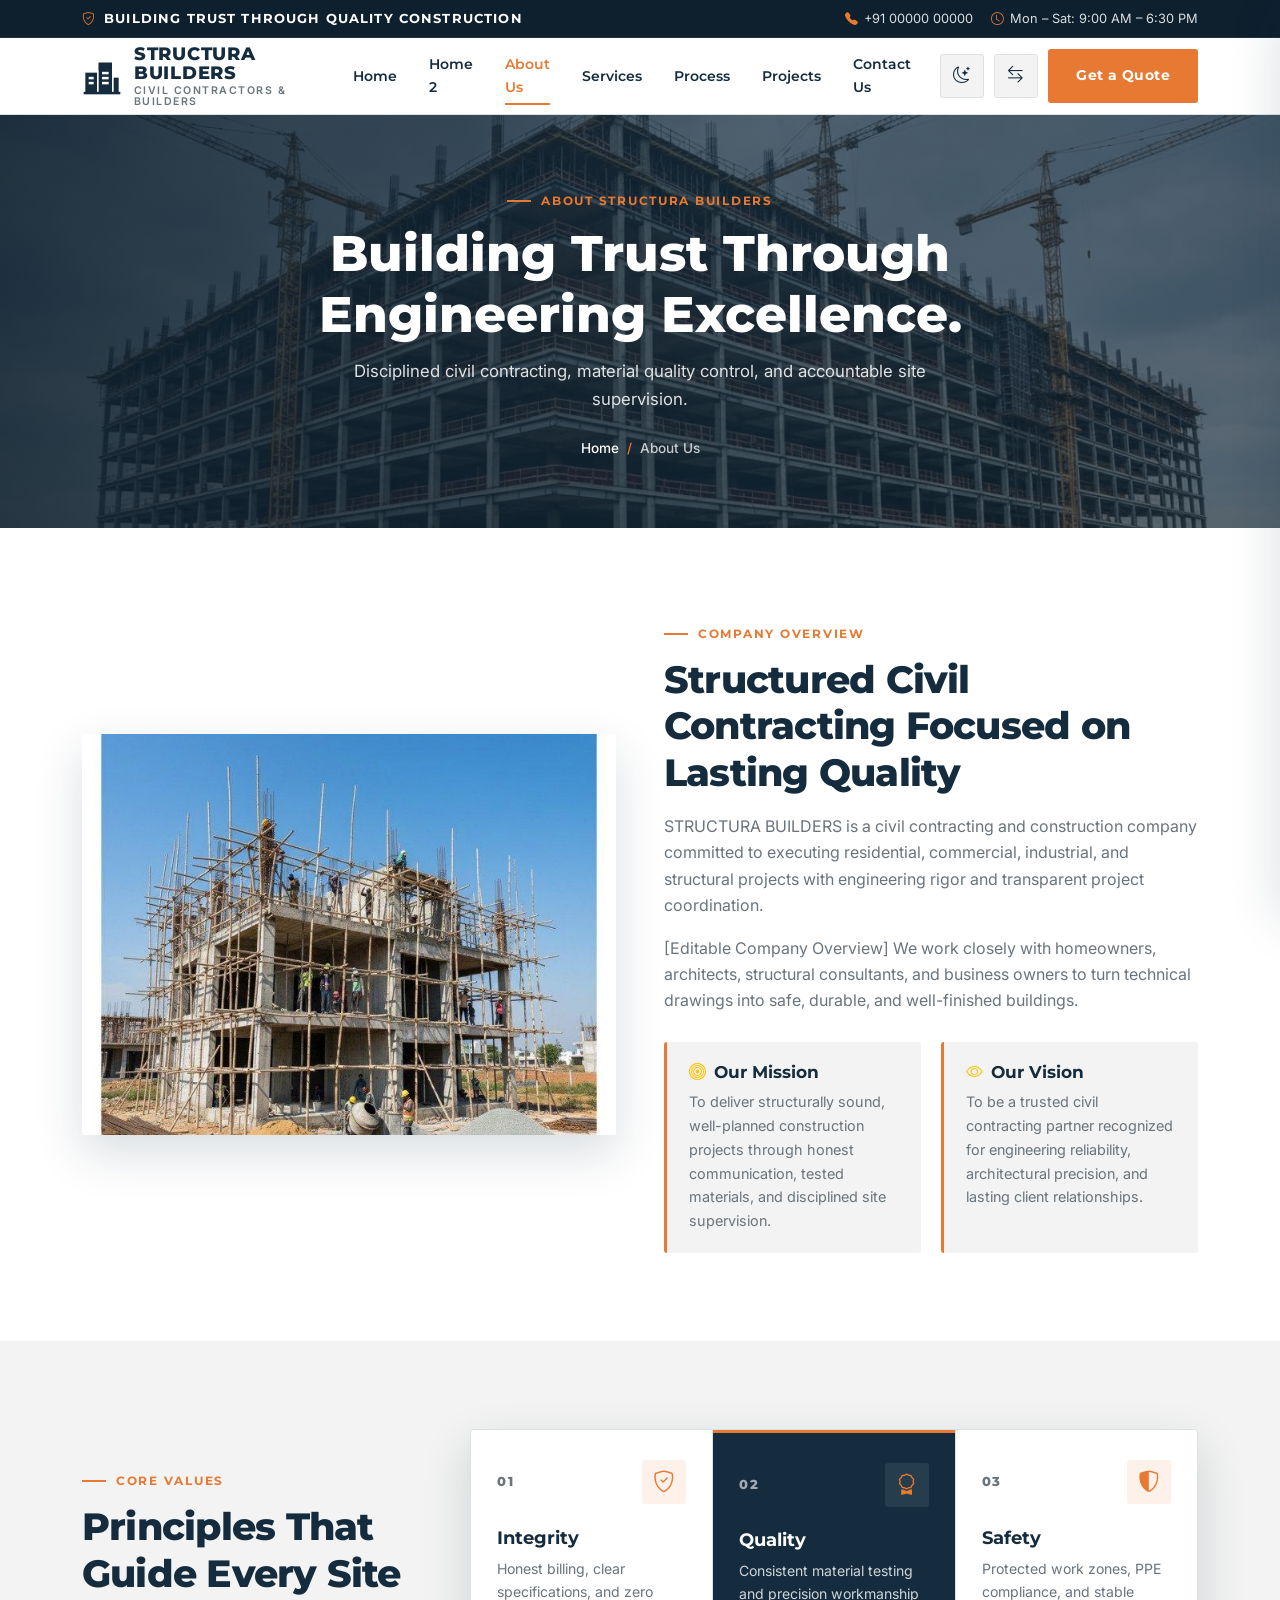
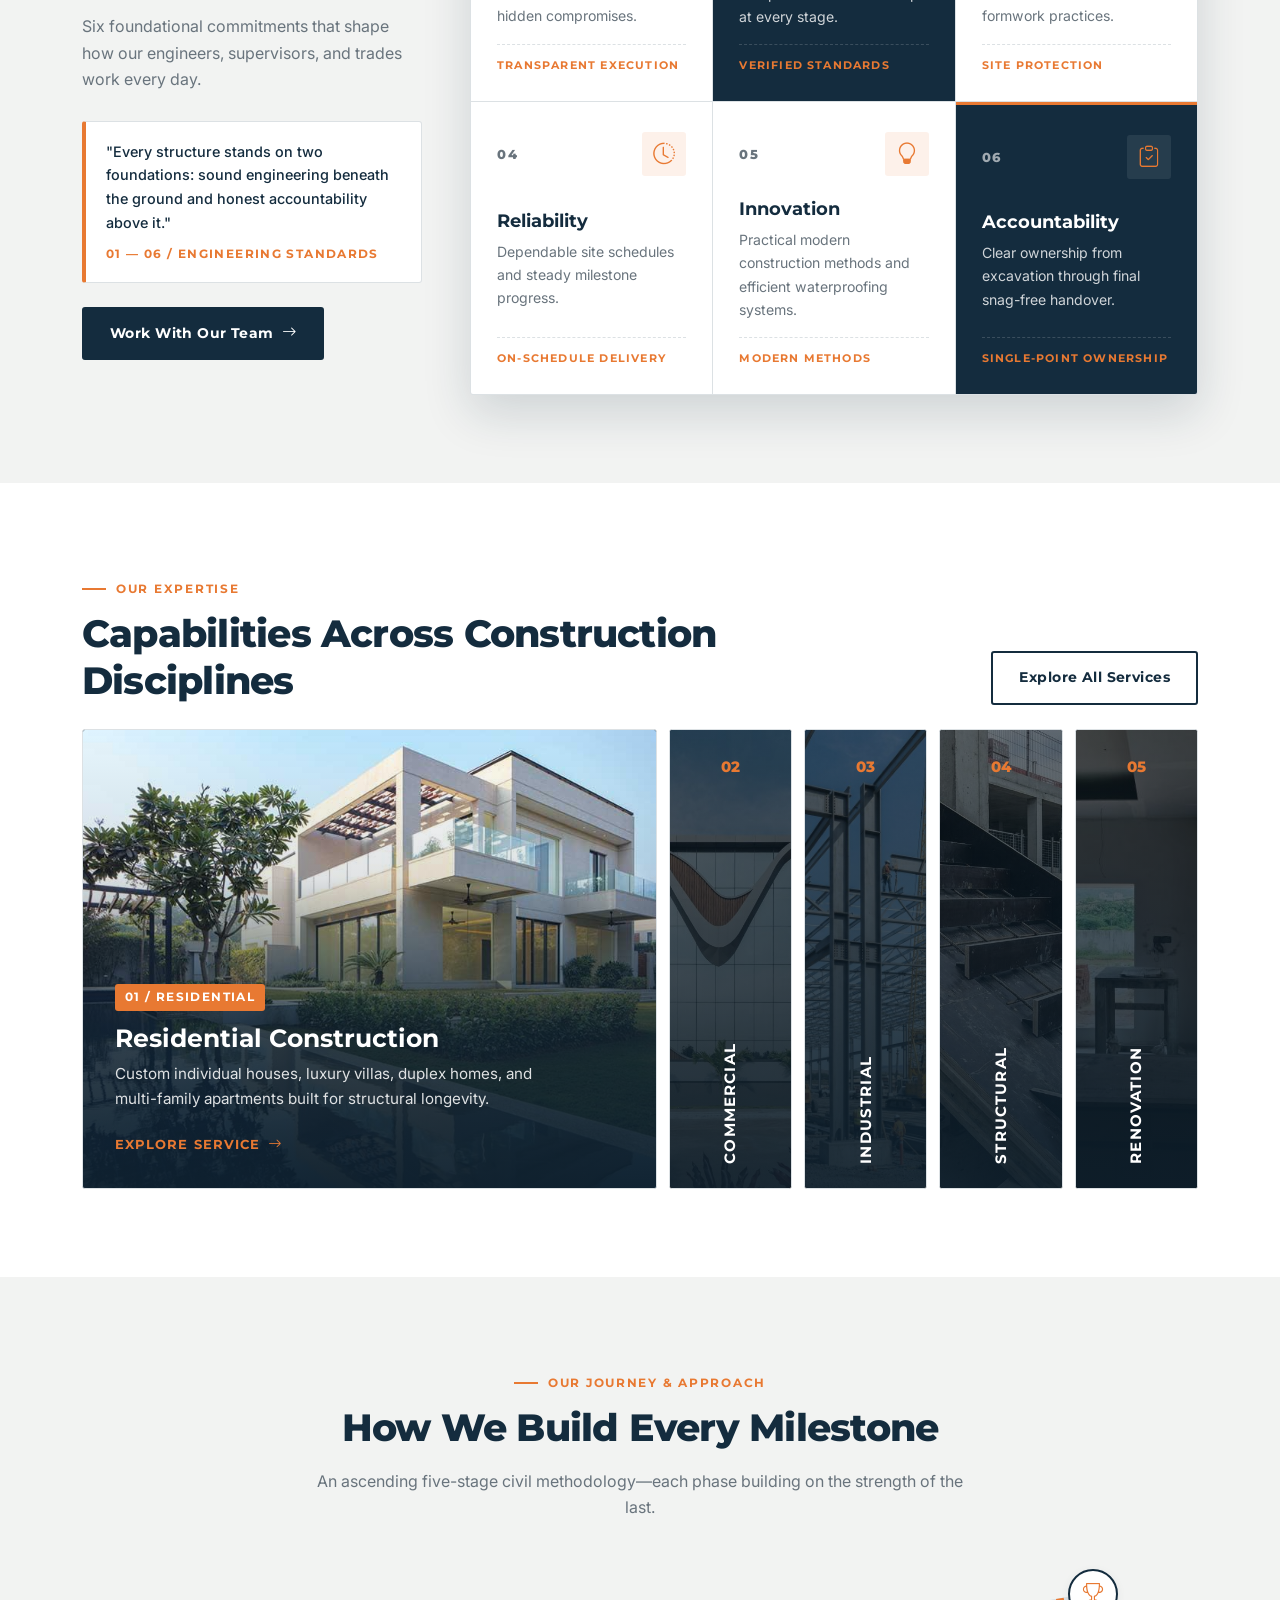
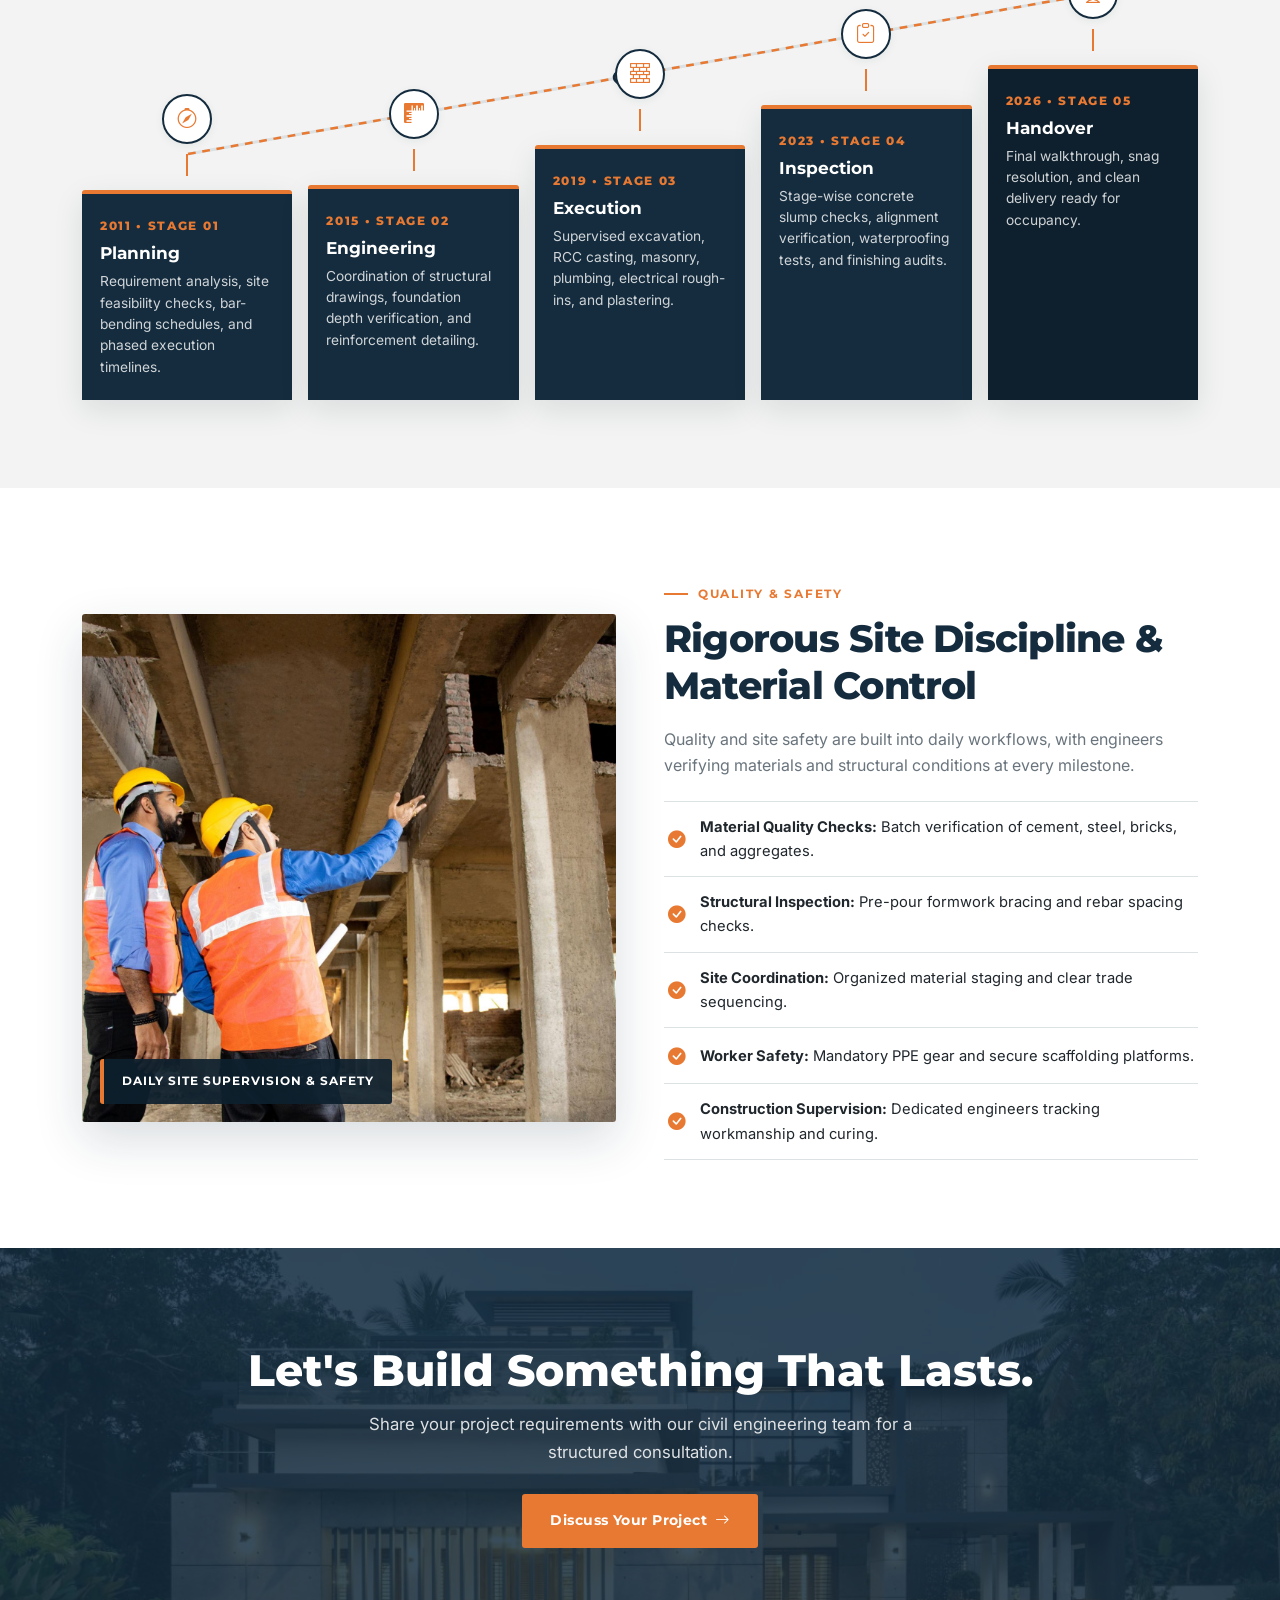
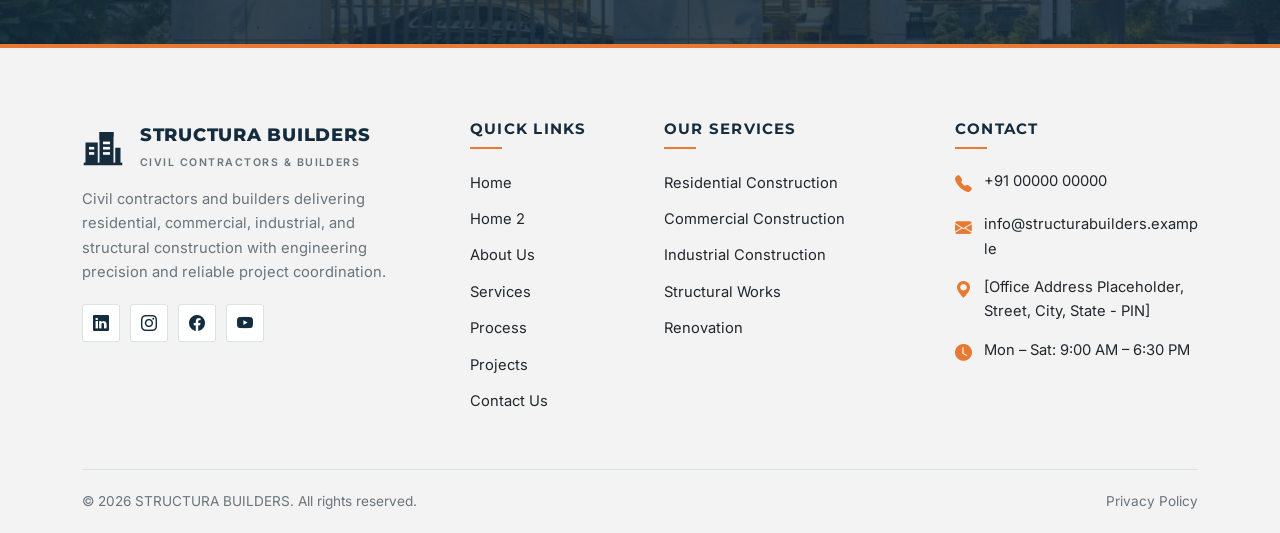
==== commit 068cc48e: "2nd comit" ====
--- a/about.html
+++ b/about.html
@@ -60,6 +60,7 @@
             <li><a href="home-2.html" class="nav-link-item">Home 2</a></li>
             <li><a href="about.html" class="nav-link-item active" aria-current="page">About Us</a></li>
             <li><a href="services.html" class="nav-link-item">Services</a></li>
+            <li><a href="process.html" class="nav-link-item">Process</a></li>
             <li><a href="projects.html" class="nav-link-item">Projects</a></li>
             <li><a href="contact.html" class="nav-link-item">Contact Us</a></li>
           </ul>
@@ -95,6 +96,7 @@
       <li><a href="home-2.html">Home 2 <i class="bi bi-chevron-right" aria-hidden="true"></i></a></li>
       <li><a href="about.html" class="active">About Us <i class="bi bi-chevron-right" aria-hidden="true"></i></a></li>
       <li><a href="services.html">Services <i class="bi bi-chevron-right" aria-hidden="true"></i></a></li>
+      <li><a href="process.html">Process <i class="bi bi-chevron-right" aria-hidden="true"></i></a></li>
       <li><a href="projects.html">Projects <i class="bi bi-chevron-right" aria-hidden="true"></i></a></li>
       <li><a href="contact.html">Contact Us <i class="bi bi-chevron-right" aria-hidden="true"></i></a></li>
     </ul>
@@ -512,6 +514,7 @@
             <li><a href="home-2.html">Home 2</a></li>
             <li><a href="about.html">About Us</a></li>
             <li><a href="services.html">Services</a></li>
+            <li><a href="process.html">Process</a></li>
             <li><a href="projects.html">Projects</a></li>
             <li><a href="contact.html">Contact Us</a></li>
           </ul>
--- a/assets/css/style.css
+++ b/assets/css/style.css
@@ -1050,12 +1050,37 @@
 }
 
 @media (max-width: 991.98px) {
+  .top-announcement {
+    padding: 7px 0;
+    font-size: 0.74rem;
+    overflow: hidden;
+  }
+  .top-announcement .container {
+    max-width: 100%;
+    padding: 0;
+  }
+  .top-announcement .announcement-inner {
+    display: inline-flex;
+    width: max-content;
+    flex-wrap: nowrap;
+    justify-content: flex-start;
+    gap: 24px;
+    white-space: nowrap;
+    animation: announcementMarquee 16s linear infinite;
+  }
+  .top-announcement:hover .announcement-inner,
+  .top-announcement:active .announcement-inner {
+    animation-play-state: paused;
+  }
+  .announcement-tagline,
+  .announcement-meta {
+    flex-shrink: 0;
+  }
+  [dir="rtl"] .top-announcement .announcement-inner {
+    animation-name: announcementMarqueeRtl;
+  }
   .section-pad {
     padding: 68px 0;
-  }
-  .announcement-inner {
-    justify-content: center;
-    text-align: center;
   }
   .section-title,
   .section-lead {
@@ -1086,6 +1111,16 @@
   .process-step-card {
     text-align: start;
   }
+}
+
+@keyframes announcementMarquee {
+  0% { transform: translateX(100vw); }
+  100% { transform: translateX(-100%); }
+}
+
+@keyframes announcementMarqueeRtl {
+  0% { transform: translateX(-100vw); }
+  100% { transform: translateX(100%); }
 }
 
 @media (max-width: 575.98px) {
@@ -1347,9 +1382,22 @@
   border-color: #22384a;
 }
 
+[data-theme="dark"] .mobile-drawer-header,
+[data-theme="dark"] .mobile-drawer-footer {
+  border-color: #22384a;
+}
+
+[data-theme="dark"] .mobile-nav-list a:hover,
+[data-theme="dark"] .mobile-nav-list a.active {
+  background: #1a3246;
+  color: var(--orange);
+  border-left-color: var(--orange);
+}
+
 [data-theme="dark"] .brand-lockup img,
 [data-theme="dark"] .footer-brand img {
-  filter: brightness(0) invert(0.96);
+  content: url("../images/logo/structura-logo-white.svg");
+  filter: none;
 }
 
 [data-theme="dark"] .site-footer {
@@ -1379,12 +1427,23 @@
   color: var(--white);
 }
 
+[data-theme="dark"] .footer-socials a:hover {
+  background: var(--orange);
+  border-color: var(--orange);
+  color: var(--white);
+}
+
 [data-theme="dark"] .footer-bottom {
   border-top-color: rgba(255, 255, 255, 0.12);
 }
 
 [data-theme="dark"] .bg-light-concrete {
   background-color: #132636;
+}
+
+[data-theme="dark"] .bg-white {
+  background-color: #162b3d !important;
+  border-color: #264157 !important;
 }
 
 [data-theme="dark"] .service-panel,
@@ -1454,6 +1513,17 @@
   color: #7f91a1;
 }
 
+[data-theme="dark"] input[type="date"],
+[data-theme="dark"] input[type="time"],
+[data-theme="dark"] input[type="datetime-local"] {
+  color-scheme: dark;
+}
+
+[data-theme="dark"] input[type="date"]::-webkit-calendar-picker-indicator {
+  opacity: 0.92;
+  cursor: pointer;
+}
+
 [data-theme="dark"] .btn-outline-navy {
   color: #f3f6f8;
   border-color: #466885;
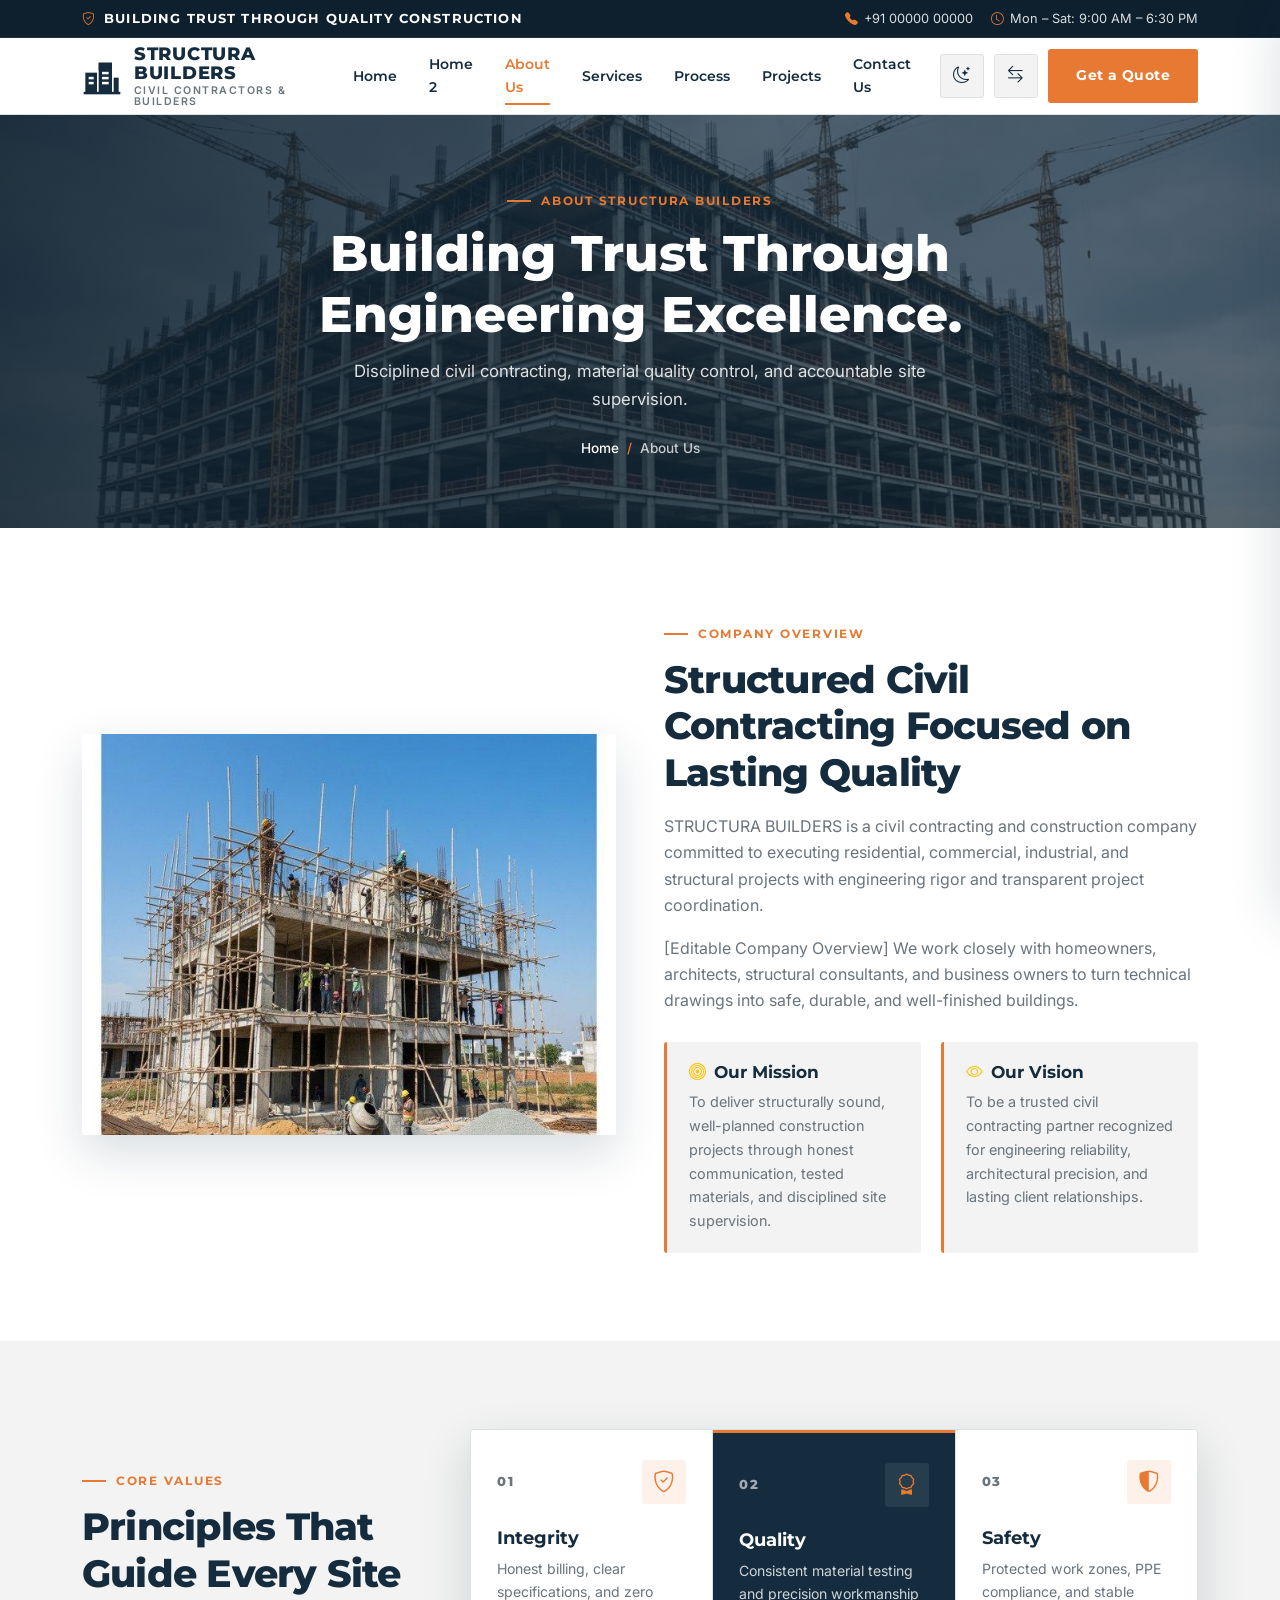
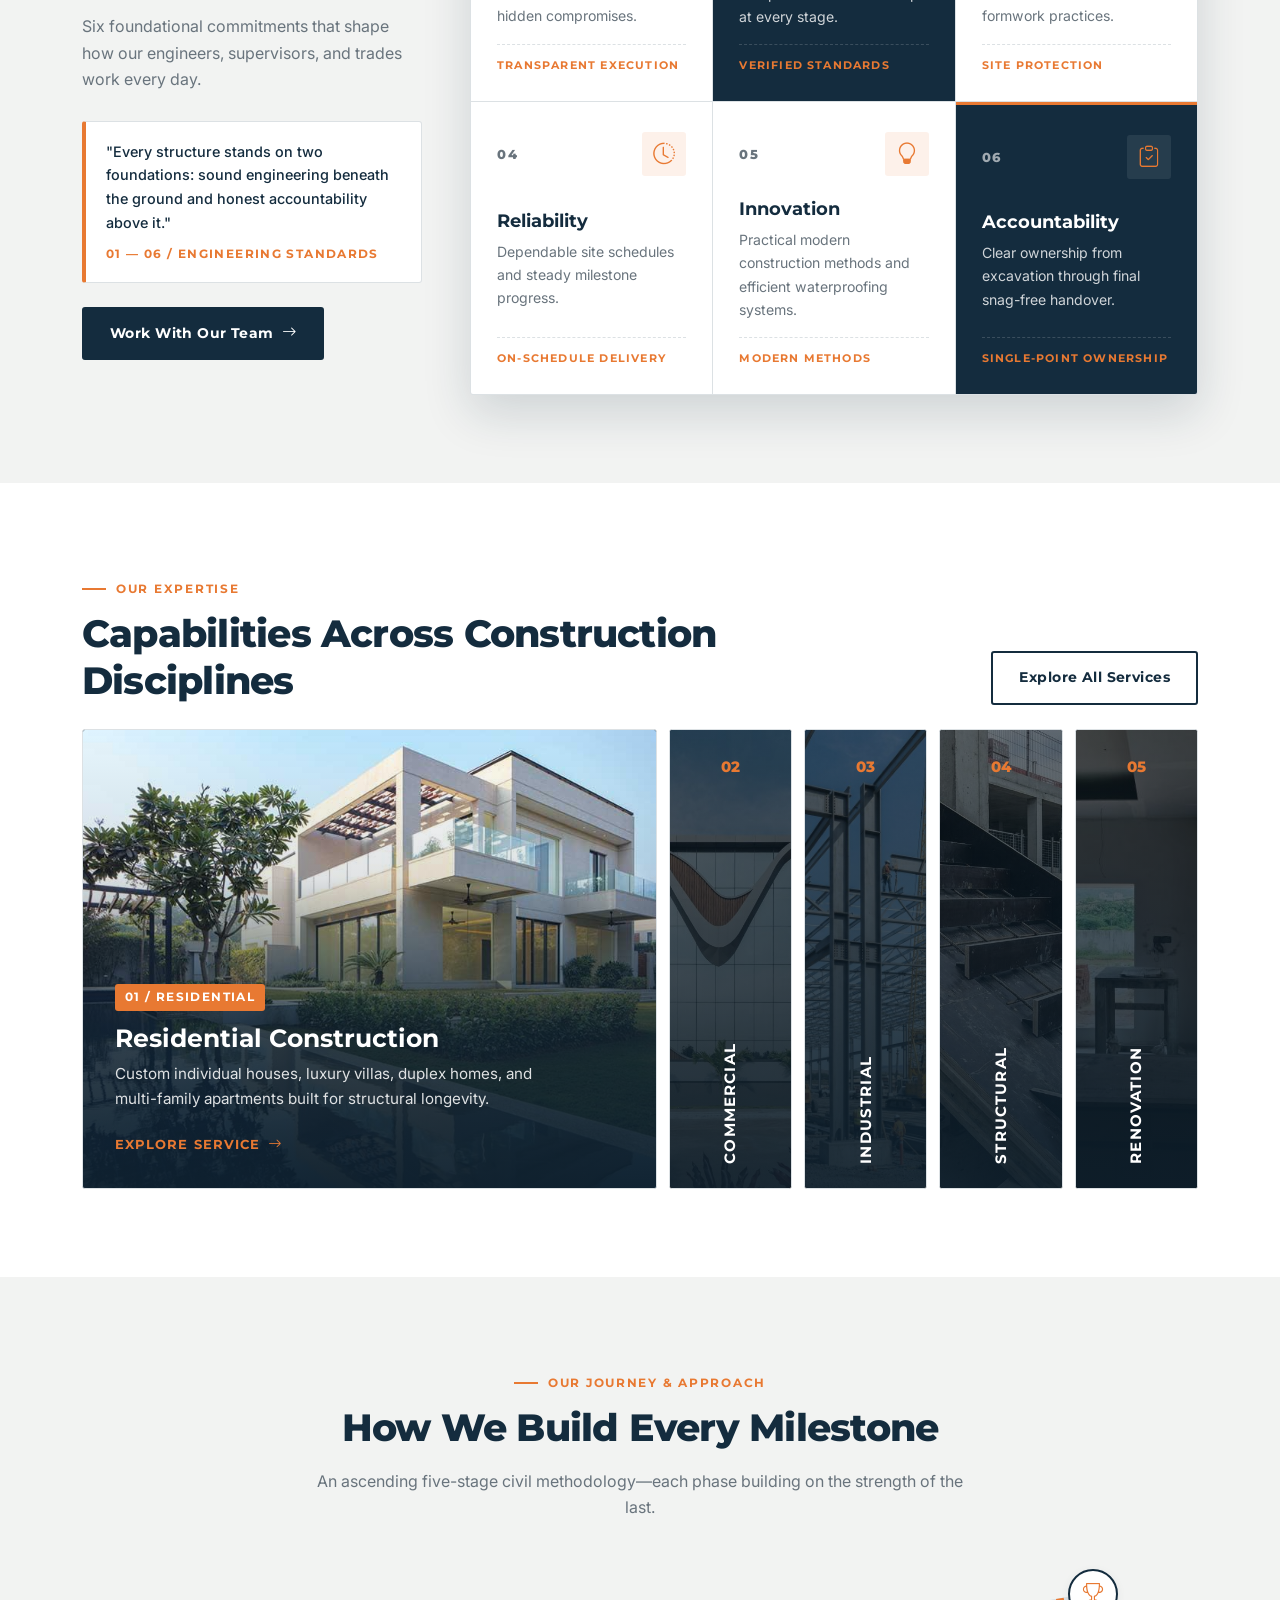
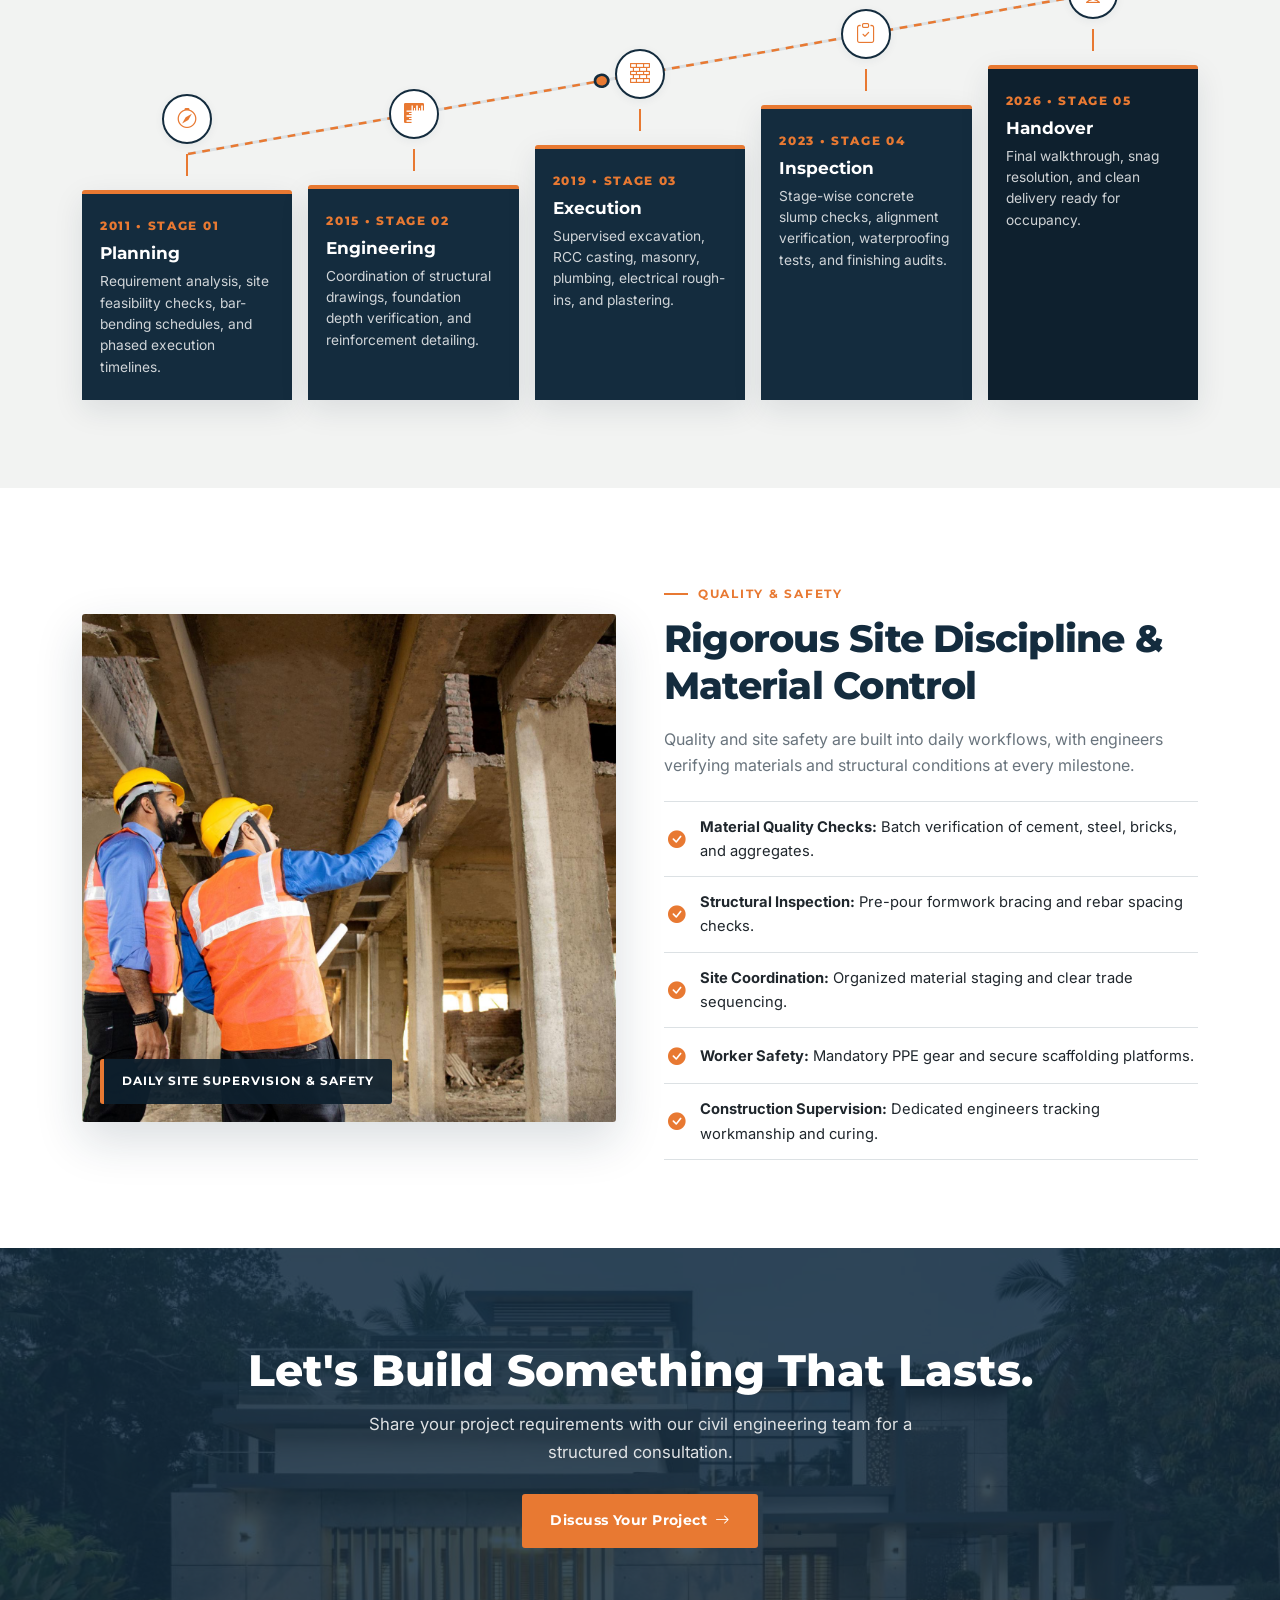
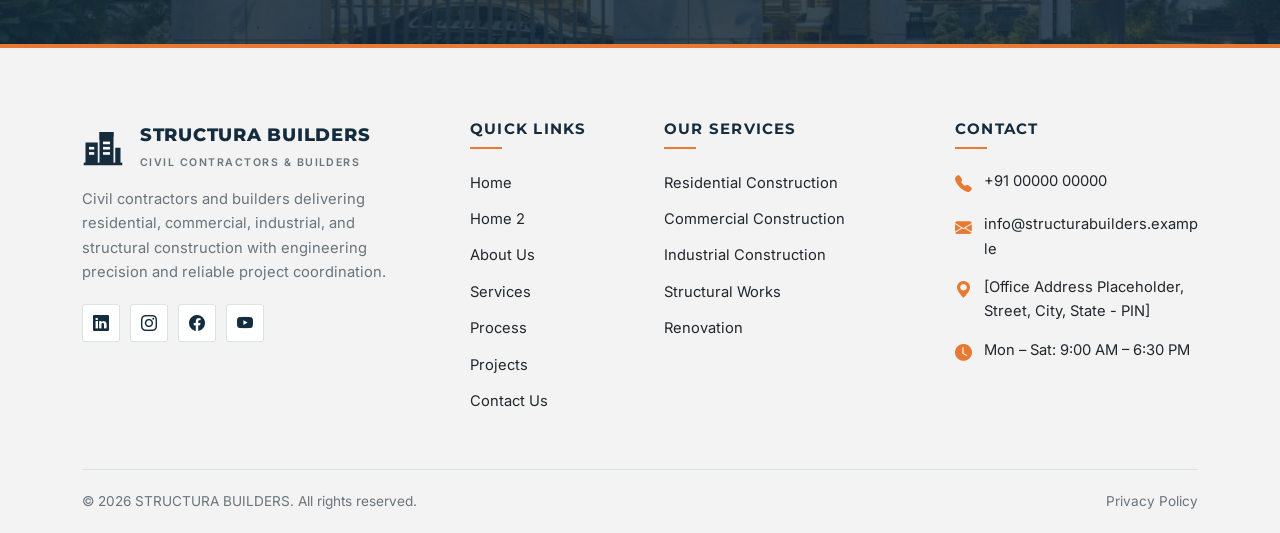
==== commit 9409f9e1: "3rd comit" ====
--- a/about.html
+++ b/about.html
@@ -8,7 +8,7 @@
   <meta property="og:title" content="About Us | STRUCTURA BUILDERS">
   <meta property="og:description" content="Building trust through engineering excellence, disciplined planning, and accountable site supervision.">
   <meta property="og:type" content="website">
-  <link rel="icon" type="image/svg+xml" href="assets/images/logo/structura-logo.svg">
+  <link rel="icon" type="image/svg+xml" href="assets/images/structura-logo.svg">
 
   <!-- Google Fonts -->
   <link rel="preconnect" href="https://fonts.googleapis.com">
@@ -21,7 +21,6 @@
 
   <!-- Custom Styles -->
   <link rel="stylesheet" href="assets/css/style.css">
-  <link rel="stylesheet" href="assets/css/about.css">
 </head>
 <body>
   <a href="#mainContent" class="skip-link">Skip to main content</a>
@@ -47,7 +46,7 @@
     <div class="container">
       <div class="navbar-wrap">
         <a href="index.html" class="brand-lockup" aria-label="STRUCTURA BUILDERS Home">
-          <img src="assets/images/logo/structura-logo.svg" alt="STRUCTURA BUILDERS Logo" width="40" height="40">
+          <img src="assets/images/structura-logo.svg" alt="STRUCTURA BUILDERS Logo" width="40" height="40">
           <span class="brand-text">
             <span class="brand-name">STRUCTURA BUILDERS</span>
             <span class="brand-sub">Civil Contractors &amp; Builders</span>
@@ -117,7 +116,7 @@
 
   <main id="mainContent">
     <!-- Section 1: About Hero -->
-    <section class="page-hero" style="background-image: url('assets/images/hero/hero-about.jpg');">
+    <section class="page-hero" style="background-image: url('assets/images/hero-about.jpg');">
       <div class="container">
         <div class="eyebrow">ABOUT STRUCTURA BUILDERS</div>
         <h1>Building Trust Through Engineering Excellence.</h1>
@@ -135,7 +134,7 @@
       <div class="container">
         <div class="row align-items-center g-5">
           <div class="col-lg-6" data-reveal>
-            <img src="assets/images/residential/three-story-rcc-frame.jpg" class="about-story-img" alt="Three-story residential RCC frame structure under construction with scaffolding">
+            <img src="assets/images/three-story-rcc-frame.jpg" class="about-story-img" alt="Three-story residential RCC frame structure under construction with scaffolding">
           </div>
           <div class="col-lg-6" data-reveal>
             <div class="eyebrow">COMPANY OVERVIEW</div>
@@ -271,7 +270,7 @@
 
         <div class="expertise-folding-stage" data-folding-stage data-reveal>
           <article class="folding-panel is-expanded" tabindex="0" data-folding-panel>
-            <img src="assets/images/completed-projects/modern-pool-villa.jpg" alt="Modern completed residential villa">
+            <img src="assets/images/modern-pool-villa.jpg" alt="Modern completed residential villa">
             <div class="folding-panel-scrim"></div>
             <div class="folding-collapsed-spine">
               <span class="folding-spine-num">01</span>
@@ -286,7 +285,7 @@
           </article>
 
           <article class="folding-panel" tabindex="0" data-folding-panel>
-            <img src="assets/images/commercial/corporate-glass-facade.jpg" alt="Modern commercial office building">
+            <img src="assets/images/corporate-glass-facade.jpg" alt="Modern commercial office building">
             <div class="folding-panel-scrim"></div>
             <div class="folding-collapsed-spine">
               <span class="folding-spine-num">02</span>
@@ -301,7 +300,7 @@
           </article>
 
           <article class="folding-panel" tabindex="0" data-folding-panel>
-            <img src="assets/images/industrial/industrial-steel-frame.jpg" alt="Industrial warehouse steel structure">
+            <img src="assets/images/industrial-steel-frame.jpg" alt="Industrial warehouse steel structure">
             <div class="folding-panel-scrim"></div>
             <div class="folding-collapsed-spine">
               <span class="folding-spine-num">03</span>
@@ -316,7 +315,7 @@
           </article>
 
           <article class="folding-panel" tabindex="0" data-folding-panel>
-            <img src="assets/images/construction-process/staircase-formwork.jpg" alt="RCC staircase formwork and steel reinforcement">
+            <img src="assets/images/staircase-formwork.jpg" alt="RCC staircase formwork and steel reinforcement">
             <div class="folding-panel-scrim"></div>
             <div class="folding-collapsed-spine">
               <span class="folding-spine-num">04</span>
@@ -331,7 +330,7 @@
           </article>
 
           <article class="folding-panel" tabindex="0" data-folding-panel>
-            <img src="assets/images/renovation/interior-carpentry-work.jpg" alt="Interior renovation and carpentry work">
+            <img src="assets/images/interior-carpentry-work.jpg" alt="Interior renovation and carpentry work">
             <div class="folding-panel-scrim"></div>
             <div class="folding-collapsed-spine">
               <span class="folding-spine-num">05</span>
@@ -438,7 +437,7 @@
         <div class="row align-items-center g-5">
           <div class="col-lg-6" data-reveal>
             <div class="safety-photo-frame">
-              <img src="assets/images/engineering-team/engineers-rcc-inspection.jpg" class="safety-photo" alt="Civil engineers inspecting concrete beams and structural columns on site">
+              <img src="assets/images/engineers-rcc-inspection.jpg" class="safety-photo" alt="Civil engineers inspecting concrete beams and structural columns on site">
               <div class="safety-photo-badge">Daily Site Supervision &amp; Safety</div>
             </div>
           </div>
@@ -475,7 +474,7 @@
     </section>
 
     <!-- Section 7: Closing CTA -->
-    <section class="closing-cta" style="background-image: url('assets/images/completed-projects/contemporary-villa-dusk.jpg');">
+    <section class="closing-cta" style="background-image: url('assets/images/contemporary-villa-dusk.jpg');">
       <div class="container" data-reveal>
         <h2>Let's Build Something That Lasts.</h2>
         <p>Share your project requirements with our civil engineering team for a structured consultation.</p>
@@ -492,7 +491,7 @@
       <div class="row g-4 g-lg-5">
         <div class="col-lg-4">
           <div class="footer-brand d-flex align-items-center gap-3">
-            <img src="assets/images/logo/structura-logo.svg" alt="STRUCTURA BUILDERS Logo" width="42" height="42">
+            <img src="assets/images/structura-logo.svg" alt="STRUCTURA BUILDERS Logo" width="42" height="42">
             <div>
               <div class="footer-brand-name">STRUCTURA BUILDERS</div>
               <div class="footer-tagline">Civil Contractors &amp; Builders</div>
--- a/assets/css/style.css
+++ b/assets/css/style.css
@@ -1396,7 +1396,7 @@
 
 [data-theme="dark"] .brand-lockup img,
 [data-theme="dark"] .footer-brand img {
-  content: url("../images/logo/structura-logo-white.svg");
+  content: url("../images/structura-logo-white.svg");
   filter: none;
 }
 
@@ -1547,3 +1547,5566 @@
 [data-theme="dark"] .intro-pillars {
   border-color: #264157 !important;
 }
+
+/* ==========================================================================
+   MERGED FROM: home.css
+   ========================================================================== */
+/* ==========================================================================
+   HOME PAGE (index.html) — Specific Section Styles
+   ========================================================================== */
+
+/* Section 1: Architectural 3-Image Split Hero */
+.home-hero {
+  position: relative;
+  background-color: var(--light-concrete);
+  padding: 42px 0 28px;
+  border-bottom: 1px solid var(--border);
+}
+
+.home-hero-eyebrow {
+  display: inline-flex;
+  align-items: center;
+  gap: 10px;
+  font-family: var(--font-heading);
+  font-size: 0.78rem;
+  font-weight: 700;
+  letter-spacing: 0.14em;
+  text-transform: uppercase;
+  color: var(--orange);
+  padding-left: 12px;
+  border-left: 3px solid var(--orange);
+  margin-bottom: 18px;
+}
+
+[dir="rtl"] .home-hero-eyebrow {
+  padding-left: 0;
+  padding-right: 12px;
+  border-left: none;
+  border-right: 3px solid var(--orange);
+}
+
+.home-hero h1 {
+  color: var(--navy);
+  font-size: clamp(2.1rem, 3.8vw, 3.15rem);
+  font-weight: 800;
+  line-height: 1.12;
+  letter-spacing: -0.025em;
+  margin-bottom: 18px;
+}
+
+.hero-underline-accent {
+  position: relative;
+  display: inline-block;
+}
+
+.hero-underline-svg {
+  position: absolute;
+  left: 0;
+  bottom: -8px;
+  width: 100%;
+  height: 10px;
+  pointer-events: none;
+}
+
+.home-hero p.hero-subtext {
+  color: var(--grey);
+  font-size: 1.02rem;
+  max-width: 500px;
+  margin-bottom: 28px;
+}
+
+.hero-actions {
+  display: flex;
+  flex-wrap: wrap;
+  gap: 14px;
+}
+
+/* Right 3-Image Slanted Architectural Collage (Exact 6deg Parallel Geometry) */
+.hero-collage-grid {
+  display: grid;
+  grid-template-columns: 1.32fr 1fr;
+  grid-template-rows: 245px 245px;
+  gap: 12px;
+  position: relative;
+}
+
+.hero-collage-main {
+  grid-row: 1 / 3;
+  position: relative;
+  padding-left: 14px;
+}
+
+.hero-collage-main::before {
+  content: "";
+  position: absolute;
+  left: 16px;
+  top: 22%;
+  bottom: 2%;
+  width: 4px;
+  background: var(--orange);
+  transform: skewX(-6deg);
+  z-index: 2;
+  border-radius: 2px;
+  animation: heroEdgePulse 2.8s ease-in-out infinite;
+}
+
+@keyframes heroEdgePulse {
+  0%, 100% { opacity: 0.78; filter: brightness(1); }
+  50% { opacity: 1; filter: brightness(1.25); }
+}
+
+.hero-collage-main-inner {
+  width: 100%;
+  height: 100%;
+  border-radius: 10px;
+  overflow: hidden;
+  clip-path: polygon(52px 0, 100% 0, calc(100% - 52px) 100%, 0 100%);
+  box-shadow: var(--shadow-lg);
+  transition: transform var(--transition), box-shadow var(--transition), filter 0.35s ease;
+}
+
+.hero-collage-main-inner img,
+.hero-collage-sub img {
+  width: 100%;
+  height: 100%;
+  object-fit: cover;
+  display: block;
+  transition: transform 0.55s cubic-bezier(0.22, 1, 0.36, 1), filter 0.35s ease;
+}
+
+.hero-collage-sub {
+  position: relative;
+  border-radius: 10px;
+  overflow: hidden;
+  box-shadow: var(--shadow-md);
+  transition: transform var(--transition), box-shadow var(--transition), filter 0.35s ease;
+}
+
+/* Interactive Spotlight: gently dim siblings when one collage image is hovered */
+.hero-collage-grid:hover .hero-collage-main-inner img,
+.hero-collage-grid:hover .hero-collage-sub img {
+  filter: brightness(0.76) saturate(0.9);
+}
+
+.hero-collage-grid .hero-collage-main:hover .hero-collage-main-inner img,
+.hero-collage-grid .hero-collage-sub:hover img {
+  filter: brightness(1.04) saturate(1.06);
+  transform: scale(1.06);
+}
+
+/* Auto-Rotating Architectural Seal at Collage Junction */
+.hero-rotating-seal {
+  position: absolute;
+  top: 50%;
+  left: 56%;
+  transform: translate(-50%, -50%);
+  z-index: 4;
+  width: 108px;
+  height: 108px;
+  border-radius: 50%;
+  background: var(--navy);
+  border: 3px solid var(--white);
+  box-shadow: 0 12px 32px rgba(14, 32, 46, 0.35);
+  display: flex;
+  align-items: center;
+  justify-content: center;
+  pointer-events: none;
+}
+
+.hero-seal-ring {
+  width: 92px;
+  height: 92px;
+  animation: heroSealSpin 18s linear infinite;
+}
+
+@keyframes heroSealSpin {
+  from { transform: rotate(0deg); }
+  to { transform: rotate(360deg); }
+}
+
+.hero-seal-core {
+  position: absolute;
+  width: 42px;
+  height: 42px;
+  border-radius: 50%;
+  background: var(--orange);
+  color: var(--white);
+  display: flex;
+  align-items: center;
+  justify-content: center;
+  font-size: 1.15rem;
+  box-shadow: 0 0 16px rgba(232, 121, 50, 0.55);
+}
+
+[dir="rtl"] .hero-rotating-seal {
+  left: auto;
+  right: 56%;
+  transform: translate(50%, -50%);
+}
+
+.hero-collage-sub:nth-child(2) {
+  clip-path: polygon(52px 0, 100% 0, 100% 100%, 27px 100%);
+  margin-left: -52px;
+}
+
+.hero-collage-sub:nth-child(3) {
+  clip-path: polygon(25px 0, 100% 0, 100% 100%, 0 100%);
+  margin-left: -52px;
+}
+
+[dir="rtl"] .hero-collage-main {
+  padding-left: 0;
+  padding-right: 14px;
+}
+
+[dir="rtl"] .hero-collage-main::before {
+  left: auto;
+  right: 16px;
+  transform: skewX(6deg);
+}
+
+[dir="rtl"] .hero-collage-main-inner {
+  clip-path: polygon(0 0, calc(100% - 52px) 0, 100% 100%, 52px 100%);
+}
+
+[dir="rtl"] .hero-collage-sub:nth-child(2) {
+  clip-path: polygon(0 0, calc(100% - 52px) 0, calc(100% - 27px) 100%, 0 100%);
+  margin-left: 0;
+  margin-right: -52px;
+}
+
+[dir="rtl"] .hero-collage-sub:nth-child(3) {
+  clip-path: polygon(0 0, calc(100% - 25px) 0, 100% 100%, 0 100%);
+  margin-left: 0;
+  margin-right: -52px;
+}
+
+.hero-collage-tag {
+  position: absolute;
+  bottom: 14px;
+  left: 36px;
+  z-index: 3;
+  background: rgba(14, 32, 46, 0.88);
+  color: var(--white);
+  font-family: var(--font-heading);
+  font-size: 0.7rem;
+  font-weight: 700;
+  letter-spacing: 0.1em;
+  text-transform: uppercase;
+  padding: 5px 11px;
+  border-left: 3px solid var(--orange);
+  border-radius: var(--radius-sm);
+  opacity: 0;
+  transform: translateY(6px);
+  transition: opacity 0.3s ease, transform 0.3s ease;
+  pointer-events: none;
+}
+
+[dir="rtl"] .hero-collage-tag {
+  left: auto;
+  right: 36px;
+  border-left: none;
+  border-right: 3px solid var(--orange);
+}
+
+.hero-collage-main:hover .hero-collage-tag,
+.hero-collage-sub:hover .hero-collage-tag {
+  opacity: 1;
+  transform: translateY(0);
+}
+
+.hero-collage-main:hover .hero-collage-main-inner {
+  transform: translateY(-4px);
+  box-shadow: 0 22px 50px rgba(20, 44, 62, 0.22);
+}
+
+.hero-collage-main:hover .hero-collage-main-inner img,
+.hero-collage-sub:hover img {
+  transform: scale(1.06);
+}
+
+.hero-collage-sub:hover {
+  transform: translateY(-4px);
+  border-color: var(--orange);
+  box-shadow: var(--shadow-lg);
+}
+
+[dir="rtl"] .hero-collage-main-inner {
+  clip-path: polygon(0 0, 92% 0, 100% 100%, 8% 100%);
+}
+
+/* Bottom Hero Quick Bar */
+.hero-bottom-bar {
+  margin-top: 28px;
+  padding-top: 20px;
+  border-top: 1px solid var(--border);
+  display: flex;
+  flex-wrap: wrap;
+  align-items: center;
+  justify-content: space-between;
+  gap: 18px 24px;
+}
+
+.hero-mini-stats {
+  display: flex;
+  flex-wrap: wrap;
+  align-items: center;
+  gap: 18px 40px;
+}
+
+.hero-mini-stat {
+  display: flex;
+  align-items: center;
+  gap: 12px;
+  padding-right: 28px;
+  border-right: 1px solid var(--border);
+}
+
+.hero-mini-stat:last-child {
+  border-right: none;
+  padding-right: 0;
+}
+
+[dir="rtl"] .hero-mini-stat {
+  padding-right: 0;
+  padding-left: 28px;
+  border-right: none;
+  border-left: 1px solid var(--border);
+}
+
+[dir="rtl"] .hero-mini-stat:last-child {
+  border-left: none;
+  padding-left: 0;
+}
+
+.hero-mini-stat i {
+  font-size: 1.65rem;
+  color: var(--orange);
+}
+
+.hero-mini-val {
+  font-family: var(--font-heading);
+  font-weight: 800;
+  font-size: 1.25rem;
+  color: var(--navy);
+  line-height: 1.1;
+}
+
+.hero-mini-lbl {
+  font-size: 0.82rem;
+  color: var(--grey);
+}
+
+.scroll-indicator {
+  display: inline-flex;
+  flex-direction: column;
+  align-items: center;
+  gap: 2px;
+  color: var(--navy);
+  font-size: 0.72rem;
+  font-weight: 700;
+  font-family: var(--font-heading);
+  letter-spacing: 0.16em;
+  text-transform: uppercase;
+}
+
+.scroll-indicator i {
+  color: var(--orange);
+  font-size: 1.1rem;
+}
+
+[data-theme="dark"] .home-hero {
+  background-color: #10202e;
+  border-bottom-color: #22384a;
+}
+
+[data-theme="dark"] .home-hero h1 {
+  color: #f3f6f8;
+}
+
+[data-theme="dark"] .hero-mini-val {
+  color: #f3f6f8;
+}
+
+[data-theme="dark"] .scroll-indicator {
+  color: #f3f6f8;
+}
+
+[data-theme="dark"] .hero-bottom-bar,
+[data-theme="dark"] .hero-mini-stat {
+  border-color: #264157;
+}
+
+/* Section 2: Company Introduction (Editorial Split) */
+.intro-media-frame {
+  position: relative;
+  padding-bottom: 22px;
+  padding-right: 22px;
+}
+
+.intro-media-frame::after {
+  content: "";
+  position: absolute;
+  right: 0;
+  bottom: 0;
+  width: 65%;
+  height: 65%;
+  border-right: 4px solid var(--orange);
+  border-bottom: 4px solid var(--orange);
+  z-index: 0;
+}
+
+.intro-media-frame img {
+  position: relative;
+  z-index: 1;
+  width: 100%;
+  aspect-ratio: 4 / 3;
+  object-fit: cover;
+  border-radius: var(--radius-sm);
+  box-shadow: var(--shadow-lg);
+}
+
+.intro-pillars {
+  display: grid;
+  grid-template-columns: repeat(2, minmax(0, 1fr));
+  gap: 14px 24px;
+  margin: 24px 0 30px;
+  padding-top: 20px;
+  border-top: 1px solid var(--border);
+}
+
+.intro-pillar-item {
+  display: flex;
+  align-items: center;
+  gap: 10px;
+  font-weight: 600;
+  font-size: 0.92rem;
+  color: var(--navy);
+}
+
+.intro-pillar-item i {
+  color: var(--orange);
+  font-size: 1.1rem;
+}
+
+/* Section 3: Statistics Strip */
+.stats-strip {
+  background-color: var(--navy);
+  padding: 64px 0;
+  border-top: 3px solid var(--orange);
+}
+
+.stat-block {
+  padding: 12px 20px;
+  border-left: 1px solid rgba(255, 255, 255, 0.14);
+}
+
+.stat-block:first-child {
+  border-left: none;
+}
+
+.stat-number {
+  font-family: var(--font-heading);
+  font-size: clamp(2.1rem, 3.6vw, 3rem);
+  font-weight: 800;
+  color: var(--white);
+  line-height: 1.1;
+  margin-bottom: 6px;
+}
+
+.stat-number .stat-suffix {
+  color: var(--orange);
+}
+
+.stat-label {
+  font-family: var(--font-heading);
+  font-size: 0.9rem;
+  font-weight: 600;
+  text-transform: uppercase;
+  letter-spacing: 0.08em;
+  color: rgba(255, 255, 255, 0.8);
+}
+
+/* Section 4: Core Services (Wavy Path Showcase — Ref #03, No Generic Card Grid) */
+.home-services-wave-stage {
+  position: relative;
+  margin-top: 44px;
+}
+
+.home-services-wave-svg {
+  position: absolute;
+  top: 32px;
+  left: 6%;
+  width: 88%;
+  height: 150px;
+  pointer-events: none;
+  z-index: 0;
+}
+
+.home-wave-dash {
+  animation: homeWaveFlow 20s linear infinite;
+}
+
+@keyframes homeWaveFlow {
+  from {
+    stroke-dashoffset: 240;
+  }
+  to {
+    stroke-dashoffset: 0;
+  }
+}
+
+.home-services-wave-grid {
+  position: relative;
+  z-index: 1;
+  display: grid;
+  grid-template-columns: repeat(4, minmax(0, 1fr));
+  gap: 28px;
+  align-items: start;
+}
+
+.home-service-node {
+  display: flex;
+  flex-direction: column;
+  align-items: center;
+  text-align: center;
+}
+
+/* Alternating wave heights following the SVG curve */
+.home-service-node:nth-child(2),
+.home-service-node:nth-child(4) {
+  margin-top: 64px;
+}
+
+.home-service-circle {
+  position: relative;
+  width: 146px;
+  height: 146px;
+  border-radius: 50%;
+  padding: 6px;
+  background: var(--white);
+  border: 3px solid var(--navy);
+  box-shadow: var(--shadow-md);
+  margin-bottom: 20px;
+  transition: transform var(--transition), border-color var(--transition);
+}
+
+.home-service-node:hover .home-service-circle {
+  transform: translateY(-5px);
+  border-color: var(--orange);
+}
+
+.home-service-circle img {
+  width: 100%;
+  height: 100%;
+  border-radius: 50%;
+  object-fit: cover;
+}
+
+.home-service-badge {
+  position: absolute;
+  bottom: 0;
+  right: 2px;
+  width: 42px;
+  height: 42px;
+  border-radius: 50%;
+  background: var(--orange);
+  color: var(--white);
+  border: 3px solid var(--white);
+  display: flex;
+  align-items: center;
+  justify-content: center;
+  font-size: 1.1rem;
+  box-shadow: var(--shadow-sm);
+}
+
+.home-service-node h3 {
+  font-size: 1.15rem;
+  margin-bottom: 8px;
+}
+
+.home-service-node p {
+  font-size: 0.9rem;
+  max-width: 260px;
+  margin-bottom: 14px;
+}
+
+.service-link {
+  display: inline-flex;
+  align-items: center;
+  gap: 8px;
+  font-family: var(--font-heading);
+  font-weight: 700;
+  font-size: 0.84rem;
+  color: var(--navy);
+  text-transform: uppercase;
+  letter-spacing: 0.06em;
+}
+
+.service-link i {
+  color: var(--orange);
+  transition: transform var(--transition);
+}
+
+.home-service-node:hover .service-link {
+  color: var(--orange);
+}
+
+.home-service-node:hover .service-link i {
+  transform: translateX(4px);
+}
+
+[data-theme="dark"] .home-service-circle {
+  background: #1a3246;
+  border-color: #2d4b64;
+}
+
+/* Section 5: Featured Completed Projects (Asymmetric Collage) */
+.featured-projects-grid {
+  display: grid;
+  grid-template-columns: 1.35fr 1fr;
+  grid-template-rows: repeat(2, 260px);
+  gap: 20px;
+}
+
+.featured-project-card {
+  position: relative;
+  overflow: hidden;
+  border-radius: var(--radius-sm);
+  background: var(--navy-deep);
+  cursor: pointer;
+}
+
+.featured-project-card.is-large {
+  grid-row: 1 / 3;
+}
+
+.featured-project-card img {
+  width: 100%;
+  height: 100%;
+  object-fit: cover;
+  transition: transform 0.6s ease;
+}
+
+.featured-project-card:hover img {
+  transform: scale(1.06);
+}
+
+.featured-project-overlay {
+  position: absolute;
+  inset: 0;
+  background: linear-gradient(180deg, rgba(14, 32, 46, 0.1) 30%, rgba(14, 32, 46, 0.92) 100%);
+  display: flex;
+  flex-direction: column;
+  justify-content: flex-end;
+  padding: 26px;
+  color: var(--white);
+  transition: background var(--transition);
+}
+
+.featured-project-cat {
+  display: inline-block;
+  align-self: flex-start;
+  background: var(--orange);
+  color: var(--white);
+  font-family: var(--font-heading);
+  font-size: 0.7rem;
+  font-weight: 700;
+  letter-spacing: 0.1em;
+  text-transform: uppercase;
+  padding: 4px 10px;
+  border-radius: var(--radius-sm);
+  margin-bottom: 10px;
+}
+
+.featured-project-overlay h3 {
+  color: var(--white);
+  font-size: 1.3rem;
+  margin-bottom: 4px;
+}
+
+.featured-project-loc {
+  font-size: 0.86rem;
+  color: rgba(255, 255, 255, 0.78);
+  margin-bottom: 12px;
+}
+
+.featured-project-action {
+  display: inline-flex;
+  align-items: center;
+  gap: 6px;
+  font-family: var(--font-heading);
+  font-size: 0.82rem;
+  font-weight: 700;
+  color: var(--orange);
+  text-transform: uppercase;
+  letter-spacing: 0.06em;
+  opacity: 0.9;
+  transition: opacity var(--transition), transform var(--transition);
+}
+
+.featured-project-card:hover .featured-project-action {
+  opacity: 1;
+  transform: translateX(4px);
+}
+
+/* Section 6: Construction Process (Horizontal Timeline on Desktop, Vertical on Mobile) */
+.process-timeline {
+  display: grid;
+  grid-template-columns: repeat(5, minmax(0, 1fr));
+  gap: 20px;
+  position: relative;
+  margin-top: 48px;
+}
+
+.process-timeline::before {
+  content: "";
+  position: absolute;
+  top: 28px;
+  left: 10%;
+  right: 10%;
+  height: 3px;
+  background: linear-gradient(90deg, var(--navy) 0%, var(--orange) 50%, var(--navy) 100%);
+  opacity: 0.4;
+  z-index: 0;
+}
+
+.process-step {
+  position: relative;
+  z-index: 1;
+  display: flex;
+  flex-direction: column;
+  align-items: center;
+}
+
+.process-num {
+  position: relative;
+  width: 56px;
+  height: 56px;
+  border-radius: 50%;
+  background: var(--white);
+  border: 3px solid var(--navy);
+  color: var(--navy);
+  font-family: var(--font-heading);
+  font-weight: 800;
+  font-size: 1.05rem;
+  display: flex;
+  align-items: center;
+  justify-content: center;
+  margin-bottom: 18px;
+  box-shadow: var(--shadow-sm);
+  transition: all var(--transition);
+}
+
+.process-num::after {
+  content: "";
+  position: absolute;
+  top: 100%;
+  left: 50%;
+  transform: translateX(-50%);
+  width: 2px;
+  height: 21px;
+  background: var(--border);
+  transition: background-color var(--transition);
+}
+
+.process-step:hover .process-num::after {
+  background: var(--orange);
+}
+
+.process-step:hover .process-num {
+  background: var(--orange);
+  border-color: var(--orange);
+  color: var(--white);
+  transform: translateY(-3px);
+}
+
+.process-step-card {
+  position: relative;
+  width: 100%;
+  background: var(--white);
+  border: 1px solid var(--border);
+  border-top: 3px solid var(--navy);
+  border-radius: var(--radius-sm);
+  padding: 24px 18px;
+  flex-grow: 1;
+  text-align: center;
+  box-shadow: var(--shadow-sm);
+  transition: transform var(--transition), border-color var(--transition), box-shadow var(--transition);
+}
+
+.process-step:hover .process-step-card {
+  border-top-color: var(--orange);
+  transform: translateY(-3px);
+  box-shadow: var(--shadow-md);
+}
+
+.process-step-icon {
+  width: 44px;
+  height: 44px;
+  border-radius: var(--radius-sm);
+  background: rgba(232, 121, 50, 0.10);
+  font-size: 1.25rem;
+  color: var(--orange);
+  margin: 0 auto 14px;
+  display: inline-flex;
+  align-items: center;
+  justify-content: center;
+  transition: background-color var(--transition), color var(--transition);
+}
+
+.process-step:hover .process-step-icon {
+  background: var(--orange);
+  color: var(--white);
+}
+
+.process-step h3 {
+  font-size: 1rem;
+  margin-bottom: 8px;
+}
+
+.process-step p {
+  font-size: 0.86rem;
+  margin-bottom: 0;
+}
+
+[data-theme="dark"] .process-step-card {
+  background: #162b3d;
+  border-color: #264157;
+}
+
+/* Section 7: Why Choose Us (Symmetrical 3-Zone Architectural Flanking Layout) */
+.why-flank-grid {
+  display: grid;
+  grid-template-columns: 1fr 0.95fr 1fr;
+  gap: 32px;
+  align-items: center;
+  margin-top: 44px;
+}
+
+.why-flank-col {
+  display: flex;
+  flex-direction: column;
+  gap: 24px;
+}
+
+.why-flank-item {
+  display: flex;
+  align-items: flex-start;
+  gap: 16px;
+  padding: 18px 20px;
+  background: var(--light-concrete);
+  border-radius: var(--radius-sm);
+  border-left: 3px solid var(--navy);
+  transition: transform var(--transition), border-color var(--transition), background-color var(--transition);
+}
+
+.why-flank-item:hover {
+  border-left-color: var(--orange);
+  transform: translateY(-2px);
+}
+
+[dir="rtl"] .why-flank-item {
+  border-left: none;
+  border-right: 3px solid var(--navy);
+}
+
+[dir="rtl"] .why-flank-item:hover {
+  border-right-color: var(--orange);
+}
+
+.why-icon {
+  width: 44px;
+  height: 44px;
+  flex-shrink: 0;
+  background: var(--white);
+  border: 1px solid var(--border);
+  color: var(--orange);
+  display: flex;
+  align-items: center;
+  justify-content: center;
+  font-size: 1.2rem;
+  border-radius: var(--radius-sm);
+  transition: background-color var(--transition), color var(--transition), border-color var(--transition);
+}
+
+.why-flank-item:hover .why-icon {
+  background: var(--orange);
+  border-color: var(--orange);
+  color: var(--white);
+}
+
+.why-flank-item h3 {
+  font-size: 1rem;
+  margin-bottom: 4px;
+}
+
+.why-flank-item p {
+  font-size: 0.86rem;
+  margin-bottom: 0;
+}
+
+.why-center-frame {
+  position: relative;
+  padding: 10px;
+  border: 1px solid var(--border);
+  background: var(--white);
+  border-radius: var(--radius-sm);
+  box-shadow: var(--shadow-lg);
+}
+
+.why-choose-img {
+  width: 100%;
+  aspect-ratio: 3 / 4;
+  object-fit: cover;
+  border-radius: var(--radius-sm);
+}
+
+.why-center-caption {
+  position: absolute;
+  bottom: 24px;
+  left: 24px;
+  right: 24px;
+  background: rgba(14, 32, 46, 0.9);
+  color: var(--white);
+  padding: 12px 16px;
+  border-left: 3px solid var(--orange);
+  border-radius: var(--radius-sm);
+  font-family: var(--font-heading);
+  font-size: 0.76rem;
+  font-weight: 700;
+  letter-spacing: 0.1em;
+  text-transform: uppercase;
+}
+
+[dir="rtl"] .why-center-caption {
+  border-left: none;
+  border-right: 3px solid var(--orange);
+}
+
+[data-theme="dark"] .why-flank-item {
+  background: #162b3d;
+}
+
+[data-theme="dark"] .why-center-frame {
+  background: #162b3d;
+  border-color: #264157;
+}
+
+/* Section 9: Testimonial Carousel */
+.testimonial-shell {
+  max-width: 820px;
+  margin: 0 auto;
+  background: var(--white);
+  border: 1px solid var(--border);
+  border-top: 4px solid var(--navy);
+  border-radius: var(--radius-sm);
+  padding: 44px 48px;
+  box-shadow: var(--shadow-sm);
+  position: relative;
+}
+
+.testimonial-quote-icon {
+  font-size: 2.2rem;
+  color: var(--orange);
+  line-height: 1;
+  margin-bottom: 16px;
+}
+
+.testimonial-slide {
+  display: none;
+}
+
+.testimonial-slide.is-active {
+  display: block;
+  animation: fadeInSlide 0.35s ease;
+}
+
+@keyframes fadeInSlide {
+  from { opacity: 0; transform: translateY(6px); }
+  to { opacity: 1; transform: translateY(0); }
+}
+
+.testimonial-text {
+  font-size: 1.12rem;
+  color: var(--charcoal);
+  line-height: 1.75;
+  margin-bottom: 24px;
+}
+
+.testimonial-author-row {
+  display: flex;
+  align-items: center;
+  gap: 14px;
+}
+
+.testimonial-avatar {
+  width: 56px;
+  height: 56px;
+  border-radius: 50%;
+  background: var(--navy);
+  border: 2px solid var(--orange);
+  overflow: hidden;
+  display: flex;
+  align-items: center;
+  justify-content: center;
+  flex-shrink: 0;
+  box-shadow: var(--shadow-sm);
+}
+
+.testimonial-avatar img {
+  width: 100%;
+  height: 100%;
+  object-fit: cover;
+  display: block;
+}
+
+.testimonial-author {
+  font-family: var(--font-heading);
+  font-weight: 700;
+  color: var(--navy);
+  font-size: 1rem;
+}
+
+.testimonial-project {
+  font-size: 0.85rem;
+  color: var(--grey);
+}
+
+.testimonial-controls {
+  display: flex;
+  align-items: center;
+  justify-content: space-between;
+  margin-top: 28px;
+  padding-top: 20px;
+  border-top: 1px solid var(--border);
+}
+
+.testimonial-dots {
+  display: flex;
+  gap: 8px;
+}
+
+.testimonial-dot {
+  width: 10px;
+  height: 10px;
+  border-radius: 2px;
+  border: none;
+  background: var(--border);
+  padding: 0;
+  cursor: pointer;
+  transition: all var(--transition);
+}
+
+.testimonial-dot.is-active {
+  width: 28px;
+  background: var(--orange);
+}
+
+.testimonial-arrows {
+  display: flex;
+  gap: 10px;
+}
+
+.carousel-arrow-btn {
+  width: 40px;
+  height: 40px;
+  border: 1px solid var(--border);
+  background: var(--white);
+  color: var(--navy);
+  border-radius: var(--radius-sm);
+  display: inline-flex;
+  align-items: center;
+  justify-content: center;
+  cursor: pointer;
+  transition: all var(--transition);
+}
+
+.carousel-arrow-btn:hover {
+  background: var(--navy);
+  border-color: var(--navy);
+  color: var(--white);
+}
+
+/* Responsive Adjustments */
+@media (max-width: 1100.98px) {
+  .home-hero {
+    text-align: center;
+    padding: 44px 0 32px;
+  }
+  .home-hero-eyebrow {
+    padding-left: 0;
+    padding-right: 0;
+    border-left: none;
+    border-right: none;
+    justify-content: center;
+  }
+  .home-hero-content {
+    margin: 0 auto;
+  }
+  .home-hero p.hero-subtext {
+    margin-left: auto;
+    margin-right: auto;
+  }
+  .hero-actions {
+    justify-content: center;
+  }
+  .hero-bottom-bar {
+    justify-content: center;
+    text-align: center;
+  }
+  .hero-mini-stats {
+    justify-content: center;
+  }
+}
+
+@media (max-width: 991.98px) {
+  .home-services-wave-svg {
+    display: none;
+  }
+  .home-services-wave-grid {
+    grid-template-columns: repeat(2, minmax(0, 1fr));
+    gap: 32px 24px;
+  }
+  .home-service-node:nth-child(n) {
+    margin-top: 0;
+  }
+  .hero-mini-stat {
+    border-right: none;
+    border-left: none;
+    padding-right: 0;
+    padding-left: 0;
+  }
+  .stat-block {
+    border-left: none;
+    border-top: 1px solid rgba(255, 255, 255, 0.14);
+    padding: 18px 12px;
+  }
+  .stat-block:first-child {
+    border-top: none;
+  }
+  .featured-projects-grid {
+    grid-template-columns: 1fr;
+    grid-template-rows: auto;
+  }
+  .featured-project-card,
+  .featured-project-card.is-large {
+    grid-row: auto;
+    height: 300px;
+  }
+  .process-timeline {
+    grid-template-columns: 1fr;
+    gap: 20px;
+    padding-left: 22px;
+  }
+  .process-timeline::before {
+    top: 12px;
+    bottom: 12px;
+    left: 22px;
+    right: auto;
+    width: 2px;
+    height: auto;
+  }
+  .process-step {
+    padding-left: 44px;
+  }
+  .process-num {
+    position: absolute;
+    left: -22px;
+    top: 0;
+    width: 44px;
+    height: 44px;
+    font-size: 0.95rem;
+  }
+  .process-num::after {
+    display: none;
+  }
+  .process-step-card {
+    text-align: start;
+  }
+  .process-step-icon {
+    margin: 0 0 12px;
+  }
+  .why-flank-grid {
+    grid-template-columns: 1fr;
+    gap: 24px;
+  }
+  .why-choose-img {
+    aspect-ratio: 16 / 10;
+  }
+}
+
+@media (max-width: 575.98px) {
+  .hero-actions .btn-structura {
+    width: 100%;
+    max-width: 280px;
+  }
+}
+
+@media (max-width: 767.98px) {
+  .hero-rotating-seal {
+    display: none;
+  }
+  .hero-collage-grid {
+    grid-template-columns: 1fr 1fr;
+    grid-template-rows: 200px 140px;
+    gap: 10px;
+  }
+  .hero-collage-main {
+    grid-row: auto;
+    grid-column: 1 / -1;
+    padding-left: 0;
+    padding-right: 0;
+  }
+  .hero-collage-main::before {
+    display: none;
+  }
+  .hero-collage-main-inner {
+    clip-path: none;
+  }
+  .hero-collage-sub:nth-child(2),
+  .hero-collage-sub:nth-child(3) {
+    clip-path: none;
+    margin-left: 0;
+    margin-right: 0;
+  }
+  .home-services-wave-grid,
+  .intro-pillars {
+    grid-template-columns: 1fr;
+  }
+  .testimonial-shell {
+    padding: 28px 22px;
+  }
+  .scroll-indicator {
+    display: none;
+  }
+}
+
+
+/* ==========================================================================
+   MERGED FROM: home-2.css
+   ========================================================================== */
+/* ==========================================================================
+   HOME 2 PAGE (home-2.html) — Distinct Architectural Storytelling Layout
+   ========================================================================== */
+
+/* Section 1: Diagonal Split Architectural Hero (Fits Desktop Viewport) */
+.h2-hero {
+  position: relative;
+  min-height: calc(100vh - 114px);
+  max-height: 760px;
+  display: flex;
+  align-items: stretch;
+  background-color: var(--navy-deep);
+  overflow: hidden;
+  color: var(--white);
+}
+
+.h2-hero-bg {
+  position: absolute;
+  top: 0;
+  right: 0;
+  bottom: 0;
+  width: 62%;
+  background-size: cover;
+  background-position: center;
+  z-index: 0;
+  animation: h2KenBurns 18s ease-in-out infinite alternate;
+}
+
+@keyframes h2KenBurns {
+  from {
+    transform: scale(1);
+  }
+  to {
+    transform: scale(1.06);
+  }
+}
+
+.h2-hero-bg::before {
+  content: "";
+  position: absolute;
+  inset: 0;
+  background: linear-gradient(180deg, rgba(14, 32, 46, 0.08) 0%, rgba(14, 32, 46, 0.25) 100%);
+}
+
+[dir="rtl"] .h2-hero-bg {
+  right: auto;
+  left: 0;
+}
+
+.h2-hero-diagonal {
+  position: relative;
+  z-index: 2;
+  width: 54%;
+  background: linear-gradient(135deg, #0d2233 0%, #142c3e 100%);
+  clip-path: polygon(0 0, 100% 0, 84% 100%, 0 100%);
+  display: flex;
+  align-items: center;
+  padding: 44px 11% 44px max(24px, calc((100vw - 1296px) / 2));
+}
+
+.h2-hero-diagonal::after {
+  content: "";
+  position: absolute;
+  inset: 0;
+  background: var(--orange);
+  clip-path: polygon(calc(100% - 5px) 0, 100% 0, 84% 100%, calc(84% - 5px) 100%);
+  pointer-events: none;
+  animation: h2EdgeGlow 2.8s ease-in-out infinite;
+}
+
+@keyframes h2EdgeGlow {
+  0%, 100% {
+    opacity: 0.78;
+    filter: brightness(1);
+  }
+  50% {
+    opacity: 1;
+    filter: brightness(1.22);
+  }
+}
+
+[dir="rtl"] .h2-hero-diagonal {
+  clip-path: polygon(0 0, 100% 0, 100% 100%, 16% 100%);
+  padding: 44px max(24px, calc((100vw - 1296px) / 2)) 44px 11%;
+}
+
+[dir="rtl"] .h2-hero-diagonal::after {
+  clip-path: polygon(0 0, 5px 0, calc(16% + 5px) 100%, 16% 100%);
+}
+
+.h2-hero-box {
+  max-width: 560px;
+}
+
+.h2-hero-eyebrow,
+.h2-hero h1,
+.h2-hero p,
+.h2-hero-box .d-flex,
+.h2-hero-pillars {
+  animation: h2HeroFadeUp 0.7s cubic-bezier(0.22, 1, 0.36, 1) both;
+}
+
+.h2-hero-eyebrow { animation-delay: 0.06s; }
+.h2-hero h1 { animation-delay: 0.16s; }
+.h2-hero p { animation-delay: 0.26s; }
+.h2-hero-box .d-flex { animation-delay: 0.34s; }
+.h2-hero-pillars { animation-delay: 0.44s; }
+
+@keyframes h2HeroFadeUp {
+  from {
+    opacity: 0;
+    transform: translateY(18px);
+  }
+  to {
+    opacity: 1;
+    transform: translateY(0);
+  }
+}
+
+.h2-underline-svg path {
+  stroke-dasharray: 280;
+  stroke-dashoffset: 280;
+  animation: h2DrawLine 0.9s cubic-bezier(0.22, 1, 0.36, 1) 0.55s forwards;
+}
+
+@keyframes h2DrawLine {
+  to {
+    stroke-dashoffset: 0;
+  }
+}
+
+.h2-hero-eyebrow {
+  display: inline-flex;
+  align-items: center;
+  gap: 10px;
+  font-family: var(--font-heading);
+  font-size: 0.76rem;
+  font-weight: 700;
+  letter-spacing: 0.14em;
+  text-transform: uppercase;
+  color: var(--orange);
+  padding-left: 12px;
+  border-left: 3px solid var(--orange);
+  margin-bottom: 16px;
+}
+
+[dir="rtl"] .h2-hero-eyebrow {
+  padding-left: 0;
+  padding-right: 12px;
+  border-left: none;
+  border-right: 3px solid var(--orange);
+}
+
+.h2-hero h1 {
+  color: var(--white);
+  font-size: clamp(2.05rem, 3.6vw, 3.2rem);
+  font-weight: 800;
+  line-height: 1.12;
+  margin-bottom: 18px;
+}
+
+.h2-underline-accent {
+  position: relative;
+  display: inline-block;
+}
+
+.h2-underline-svg {
+  position: absolute;
+  left: 0;
+  bottom: -8px;
+  width: 100%;
+  height: 10px;
+  pointer-events: none;
+}
+
+.h2-hero p {
+  color: rgba(255, 255, 255, 0.84);
+  font-size: 1rem;
+  max-width: 480px;
+  margin-bottom: 24px;
+}
+
+.h2-hero-pillars {
+  display: grid;
+  grid-template-columns: repeat(3, minmax(0, 1fr));
+  gap: 12px;
+  margin-top: 28px;
+  padding-top: 20px;
+  border-top: 1px solid rgba(255, 255, 255, 0.14);
+}
+
+.h2-hero-pillar {
+  text-align: center;
+  padding: 0 8px;
+  border-right: 1px solid rgba(255, 255, 255, 0.14);
+}
+
+.h2-hero-pillar:last-child {
+  border-right: none;
+}
+
+[dir="rtl"] .h2-hero-pillar {
+  border-right: none;
+  border-left: 1px solid rgba(255, 255, 255, 0.14);
+}
+
+[dir="rtl"] .h2-hero-pillar:last-child {
+  border-left: none;
+}
+
+.h2-hero-pillar i {
+  font-size: 1.35rem;
+  color: var(--orange);
+  display: block;
+  margin-bottom: 6px;
+  animation: h2IconGlow 2.4s ease-in-out infinite;
+}
+
+@keyframes h2IconGlow {
+  0%, 100% {
+    opacity: 0.8;
+    text-shadow: 0 0 0 rgba(232, 121, 50, 0);
+  }
+  50% {
+    opacity: 1;
+    text-shadow: 0 0 14px rgba(232, 121, 50, 0.8);
+  }
+}
+
+.h2-hero .btn-primary-orange {
+  animation: h2BtnGlow 2.6s ease-in-out infinite;
+}
+
+@keyframes h2BtnGlow {
+  0%, 100% {
+    box-shadow: 0 4px 14px rgba(232, 121, 50, 0.28);
+  }
+  50% {
+    box-shadow: 0 0 24px 4px rgba(232, 121, 50, 0.55);
+  }
+}
+
+.h2-hero-pillar strong {
+  display: block;
+  font-family: var(--font-heading);
+  font-size: 0.78rem;
+  color: var(--white);
+}
+
+.h2-hero-pillar span {
+  display: block;
+  font-size: 0.72rem;
+  color: rgba(255, 255, 255, 0.7);
+}
+
+/* Floating Right Stats Card */
+.h2-hero-stats-card {
+  position: absolute;
+  right: max(24px, calc((100vw - 1296px) / 2));
+  bottom: 28px;
+  z-index: 3;
+  display: grid;
+  grid-template-columns: repeat(3, minmax(0, 1fr));
+  gap: 18px;
+  padding: 18px 26px;
+  background: rgba(14, 32, 46, 0.84);
+  backdrop-filter: blur(8px);
+  border: 1px solid rgba(255, 255, 255, 0.2);
+  border-radius: 8px;
+  box-shadow: var(--shadow-lg);
+  transition: border-color var(--transition), transform var(--transition);
+  animation: h2HeroFadeUp 0.75s cubic-bezier(0.22, 1, 0.36, 1) 0.45s both, h2CardGlow 3.2s ease-in-out 1.2s infinite;
+}
+
+@keyframes h2CardGlow {
+  0%, 100% {
+    border-color: rgba(255, 255, 255, 0.2);
+    box-shadow: 0 18px 48px rgba(14, 32, 46, 0.45);
+  }
+  50% {
+    border-color: rgba(232, 121, 50, 0.7);
+    box-shadow: 0 18px 48px rgba(232, 121, 50, 0.25);
+  }
+}
+
+.h2-hero-stats-card:hover {
+  border-color: rgba(232, 121, 50, 0.65);
+  transform: translateY(-2px);
+}
+
+[dir="rtl"] .h2-hero-stats-card {
+  right: auto;
+  left: max(24px, calc((100vw - 1296px) / 2));
+}
+
+.h2-stat-item {
+  text-align: center;
+  padding: 0 10px;
+  border-right: 1px solid rgba(255, 255, 255, 0.16);
+}
+
+.h2-stat-item:last-child {
+  border-right: none;
+}
+
+[dir="rtl"] .h2-stat-item {
+  border-right: none;
+  border-left: 1px solid rgba(255, 255, 255, 0.16);
+}
+
+[dir="rtl"] .h2-stat-item:last-child {
+  border-left: none;
+}
+
+.h2-stat-item i {
+  font-size: 1.25rem;
+  color: var(--orange);
+  display: block;
+  margin-bottom: 4px;
+}
+
+.h2-stat-val {
+  font-family: var(--font-heading);
+  font-weight: 800;
+  font-size: 1.35rem;
+  color: var(--white);
+  line-height: 1.1;
+}
+
+.h2-stat-lbl {
+  font-size: 0.72rem;
+  color: rgba(255, 255, 255, 0.82);
+  line-height: 1.25;
+}
+
+/* Section 2: Architectural Image Story (3-Image Collage) */
+.h2-collage {
+  display: grid;
+  grid-template-columns: 1.15fr 0.85fr;
+  grid-template-rows: 220px 220px;
+  gap: 16px;
+}
+
+.h2-collage-item {
+  overflow: hidden;
+  border-radius: var(--radius-sm);
+  box-shadow: var(--shadow-md);
+}
+
+.h2-collage-item.is-tall {
+  grid-row: 1 / 3;
+}
+
+.h2-collage-item img {
+  width: 100%;
+  height: 100%;
+  object-fit: cover;
+  transition: transform 0.5s ease;
+}
+
+.h2-collage-item:hover img {
+  transform: scale(1.04);
+}
+
+/* Section 3: Horizontal Scroll Gallery (Building Expertise) */
+.h2-gallery-header {
+  display: flex;
+  flex-wrap: wrap;
+  align-items: flex-end;
+  justify-content: space-between;
+  gap: 16px;
+  margin-bottom: 32px;
+}
+
+.h2-scroll-controls {
+  display: flex;
+  gap: 10px;
+}
+
+.h2-scroll-btn {
+  width: 44px;
+  height: 44px;
+  border: 1px solid var(--navy);
+  background: var(--white);
+  color: var(--navy);
+  border-radius: var(--radius-sm);
+  display: inline-flex;
+  align-items: center;
+  justify-content: center;
+  cursor: pointer;
+  transition: all var(--transition);
+}
+
+.h2-scroll-btn:hover {
+  background: var(--orange);
+  border-color: var(--orange);
+  color: var(--white);
+}
+
+.h2-horizontal-track {
+  display: flex;
+  gap: 24px;
+  max-width: 100%;
+  overflow-x: auto;
+  scroll-snap-type: x mandatory;
+  scroll-behavior: smooth;
+  padding-bottom: 12px;
+  scrollbar-width: thin;
+  scrollbar-color: var(--orange) var(--border);
+}
+
+.h2-horizontal-track::-webkit-scrollbar {
+  height: 6px;
+}
+
+.h2-horizontal-track::-webkit-scrollbar-track {
+  background: var(--border);
+}
+
+.h2-horizontal-track::-webkit-scrollbar-thumb {
+  background: var(--orange);
+}
+
+.h2-expertise-panel {
+  flex: 0 0 44%;
+  scroll-snap-align: start;
+  position: relative;
+  min-height: 430px;
+  border-radius: var(--radius-sm);
+  overflow: hidden;
+  background: var(--navy-deep);
+}
+
+.h2-expertise-panel img {
+  position: absolute;
+  inset: 0;
+  width: 100%;
+  height: 100%;
+  object-fit: cover;
+  transition: transform 0.6s ease;
+}
+
+.h2-expertise-panel:hover img {
+  transform: scale(1.05);
+}
+
+.h2-expertise-overlay {
+  position: relative;
+  z-index: 2;
+  height: 100%;
+  display: flex;
+  flex-direction: column;
+  justify-content: flex-end;
+  padding: 32px;
+  background: linear-gradient(180deg, rgba(14, 32, 46, 0.12) 25%, rgba(14, 32, 46, 0.92) 100%);
+  color: var(--white);
+}
+
+.h2-expertise-overlay h3 {
+  color: var(--white);
+  font-size: 1.45rem;
+  margin-bottom: 8px;
+}
+
+.h2-expertise-overlay p {
+  color: rgba(255, 255, 255, 0.82);
+  font-size: 0.94rem;
+  margin-bottom: 16px;
+}
+
+.h2-expertise-link {
+  display: inline-flex;
+  align-items: center;
+  gap: 8px;
+  font-family: var(--font-heading);
+  font-weight: 700;
+  font-size: 0.84rem;
+  letter-spacing: 0.08em;
+  text-transform: uppercase;
+  color: var(--orange);
+}
+
+.h2-expertise-link:hover {
+  color: var(--white);
+}
+
+/* Unique Interactive Page-Changing Discipline Switcher */
+.h2-switcher-wrap {
+  background: var(--white);
+  border: 1px solid var(--border);
+  border-radius: var(--radius-sm);
+  overflow: hidden;
+  box-shadow: var(--shadow-md);
+}
+
+.h2-switcher-tabs {
+  display: flex;
+  flex-direction: column;
+  background: var(--navy);
+  height: 100%;
+}
+
+.h2-switcher-tab {
+  display: flex;
+  align-items: center;
+  gap: 14px;
+  width: 100%;
+  text-align: start;
+  padding: 22px 24px;
+  background: transparent;
+  border: none;
+  border-bottom: 1px solid rgba(255, 255, 255, 0.1);
+  border-left: 4px solid transparent;
+  color: rgba(255, 255, 255, 0.76);
+  cursor: pointer;
+  transition: all var(--transition);
+}
+
+.h2-switcher-tab:last-child {
+  border-bottom: none;
+}
+
+.h2-switcher-tab:hover {
+  background: rgba(255, 255, 255, 0.06);
+  color: var(--white);
+}
+
+.h2-switcher-tab.is-active {
+  background: rgba(255, 255, 255, 0.1);
+  border-left-color: var(--orange);
+  color: var(--white);
+}
+
+.h2-tab-num {
+  font-family: var(--font-heading);
+  font-weight: 800;
+  font-size: 1.05rem;
+  color: var(--orange);
+  min-width: 28px;
+}
+
+.h2-tab-title {
+  display: block;
+  font-family: var(--font-heading);
+  font-weight: 700;
+  font-size: 0.98rem;
+  color: var(--white);
+}
+
+.h2-tab-sub {
+  display: block;
+  font-size: 0.8rem;
+  color: rgba(255, 255, 255, 0.68);
+  margin-top: 2px;
+}
+
+.h2-switcher-stage {
+  position: relative;
+  min-height: 430px;
+  background: var(--white);
+  overflow: hidden;
+}
+
+.h2-switcher-panel {
+  display: none;
+  height: 100%;
+}
+
+.h2-switcher-panel.is-active {
+  display: grid;
+  grid-template-columns: 1.15fr 0.85fr;
+  height: 100%;
+  animation: h2PanelSlide 0.38s cubic-bezier(0.22, 1, 0.36, 1);
+}
+
+@keyframes h2PanelSlide {
+  from {
+    opacity: 0;
+    transform: translateX(14px);
+  }
+  to {
+    opacity: 1;
+    transform: translateX(0);
+  }
+}
+
+[dir="rtl"] .h2-switcher-tab {
+  border-left: none;
+  border-right: 4px solid transparent;
+}
+
+[dir="rtl"] .h2-switcher-tab.is-active {
+  border-right-color: var(--orange);
+}
+
+.h2-panel-media {
+  position: relative;
+  min-height: 360px;
+  height: 100%;
+  overflow: hidden;
+}
+
+.h2-panel-media img {
+  width: 100%;
+  height: 100%;
+  object-fit: cover;
+}
+
+.h2-panel-content {
+  padding: 36px 32px;
+  display: flex;
+  flex-direction: column;
+  justify-content: center;
+}
+
+.h2-panel-specs {
+  list-style: none;
+  padding: 0;
+  margin: 18px 0 24px;
+  border-top: 1px solid var(--border);
+}
+
+.h2-panel-specs li {
+  display: flex;
+  justify-content: space-between;
+  gap: 12px;
+  padding: 10px 0;
+  border-bottom: 1px solid var(--border);
+  font-size: 0.88rem;
+}
+
+.h2-panel-specs li span:first-child {
+  color: var(--grey);
+}
+
+.h2-panel-specs li span:last-child {
+  font-weight: 600;
+  color: var(--navy);
+  text-align: end;
+}
+
+/* Section 5: Engineering Excellence (Vertical Numbered List) */
+.h2-eng-photo {
+  width: 100%;
+  aspect-ratio: 4 / 4.6;
+  object-fit: cover;
+  border-radius: var(--radius-sm);
+  box-shadow: var(--shadow-lg);
+}
+
+.h2-numbered-list {
+  list-style: none;
+  padding: 0;
+  margin: 28px 0 0;
+  display: flex;
+  flex-direction: column;
+  gap: 18px;
+}
+
+.h2-numbered-item {
+  display: flex;
+  align-items: flex-start;
+  gap: 18px;
+  padding-bottom: 18px;
+  border-bottom: 1px solid var(--border);
+}
+
+.h2-numbered-item:last-child {
+  border-bottom: none;
+  padding-bottom: 0;
+}
+
+.h2-num-badge {
+  font-family: var(--font-heading);
+  font-weight: 800;
+  font-size: 1.15rem;
+  color: var(--orange);
+  min-width: 34px;
+  padding-top: 2px;
+}
+
+.h2-numbered-item h3 {
+  font-size: 1.05rem;
+  margin-bottom: 4px;
+}
+
+.h2-numbered-item p {
+  font-size: 0.9rem;
+  margin-bottom: 0;
+}
+
+/* Section 6: Project Journey (Staggered Wave Timeline + Animated Pulse Rail) */
+.h2-journey-grid {
+  display: grid;
+  grid-template-columns: repeat(5, minmax(0, 1fr));
+  gap: 20px;
+  margin-top: 52px;
+  padding-bottom: 28px;
+  position: relative;
+}
+
+.h2-journey-grid::before {
+  content: "";
+  position: absolute;
+  top: 27px;
+  left: 28px;
+  right: 10%;
+  height: 3px;
+  background: rgba(255, 255, 255, 0.14);
+  border-radius: 99px;
+  z-index: 0;
+}
+
+.h2-journey-grid::after {
+  content: "";
+  position: absolute;
+  top: 27px;
+  left: 28px;
+  width: 24%;
+  height: 3px;
+  background: linear-gradient(90deg, transparent 0%, var(--orange) 50%, #ffb07a 100%);
+  border-radius: 99px;
+  box-shadow: 0 0 12px rgba(232, 121, 50, 0.75);
+  z-index: 0;
+  animation: h2RailBeam 4.2s ease-in-out infinite;
+}
+
+@keyframes h2RailBeam {
+  0% { left: 28px; width: 12%; opacity: 0.35; }
+  50% { left: 42%; width: 28%; opacity: 1; }
+  100% { left: 78%; width: 12%; opacity: 0.35; }
+}
+
+.h2-journey-step {
+  position: relative;
+  z-index: 1;
+  display: flex;
+  flex-direction: column;
+  counter-increment: h2-stage;
+  opacity: 0;
+  transform: translateY(22px);
+  transition: opacity 0.55s ease, transform 0.55s cubic-bezier(0.22, 1, 0.36, 1);
+}
+
+.h2-journey-grid.is-visible .h2-journey-step {
+  opacity: 1;
+  transform: translateY(0);
+}
+
+.h2-journey-grid.is-visible .h2-journey-step:nth-child(even) {
+  transform: translateY(26px);
+}
+
+.h2-journey-step:nth-child(1) { transition-delay: 0.05s; }
+.h2-journey-step:nth-child(2) { transition-delay: 0.15s; }
+.h2-journey-step:nth-child(3) { transition-delay: 0.25s; }
+.h2-journey-step:nth-child(4) { transition-delay: 0.35s; }
+.h2-journey-step:nth-child(5) { transition-delay: 0.45s; }
+
+.h2-journey-icon {
+  position: relative;
+  width: 54px;
+  height: 54px;
+  background: #17344b;
+  color: var(--orange);
+  border: 2px solid rgba(232, 121, 50, 0.55);
+  border-radius: 50%;
+  display: flex;
+  align-items: center;
+  justify-content: center;
+  font-size: 1.25rem;
+  margin-bottom: 22px;
+  box-shadow: 0 6px 18px rgba(0, 0, 0, 0.28);
+  transition: transform 0.35s ease, background 0.35s ease, color 0.35s ease, box-shadow 0.35s ease;
+}
+
+.h2-journey-step.is-active .h2-journey-icon,
+.h2-journey-step:hover .h2-journey-icon {
+  background: var(--orange);
+  color: var(--white);
+  border-color: var(--white);
+  transform: translateY(-4px) scale(1.08);
+  box-shadow: 0 0 0 6px rgba(232, 121, 50, 0.22), 0 10px 24px rgba(0, 0, 0, 0.35);
+}
+
+.h2-journey-step.is-active .h2-journey-icon::after {
+  content: "";
+  position: absolute;
+  inset: -6px;
+  border-radius: 50%;
+  border: 2px solid var(--orange);
+  animation: h2NodePulse 1.8s ease-out infinite;
+}
+
+@keyframes h2NodePulse {
+  0% { transform: scale(0.95); opacity: 0.85; }
+  100% { transform: scale(1.45); opacity: 0; }
+}
+
+.h2-journey-card {
+  position: relative;
+  overflow: hidden;
+  background: linear-gradient(160deg, rgba(255, 255, 255, 0.08) 0%, rgba(255, 255, 255, 0.03) 100%);
+  backdrop-filter: blur(8px);
+  border: 1px solid rgba(255, 255, 255, 0.14);
+  border-top: 3px solid rgba(232, 121, 50, 0.65);
+  border-radius: var(--radius-md);
+  padding: 24px 20px;
+  flex-grow: 1;
+  transition: background 0.35s ease, border-color 0.35s ease, transform 0.35s ease, box-shadow 0.35s ease;
+}
+
+.h2-journey-card::after {
+  content: "0" counter(h2-stage);
+  position: absolute;
+  right: 12px;
+  bottom: -10px;
+  font-family: var(--font-heading);
+  font-size: 3.1rem;
+  font-weight: 800;
+  line-height: 1;
+  color: rgba(255, 255, 255, 0.05);
+  pointer-events: none;
+  transition: color 0.35s ease, transform 0.35s ease;
+}
+
+.h2-journey-step.is-active .h2-journey-card,
+.h2-journey-step:hover .h2-journey-card {
+  background: linear-gradient(160deg, rgba(232, 121, 50, 0.16) 0%, rgba(255, 255, 255, 0.06) 100%);
+  border-color: rgba(232, 121, 50, 0.7);
+  border-top-color: var(--orange);
+  transform: translateY(-6px);
+  box-shadow: 0 16px 34px rgba(0, 0, 0, 0.32);
+}
+
+.h2-journey-step.is-active .h2-journey-card::after,
+.h2-journey-step:hover .h2-journey-card::after {
+  color: rgba(232, 121, 50, 0.16);
+  transform: translateY(-4px);
+}
+
+.h2-journey-step .step-tag {
+  font-family: var(--font-heading);
+  font-size: 0.72rem;
+  font-weight: 700;
+  letter-spacing: 0.12em;
+  color: var(--orange);
+  text-transform: uppercase;
+  margin-bottom: 6px;
+}
+
+.h2-journey-step h3 {
+  color: var(--white);
+  font-size: 1.08rem;
+  margin-bottom: 8px;
+}
+
+.h2-journey-step p {
+  font-size: 0.86rem;
+  color: rgba(255, 255, 255, 0.78);
+  margin-bottom: 0;
+}
+
+/* Section 7: Selected Projects (Aligned Asymmetric Masonry Grid) */
+.h2-masonry {
+  display: grid;
+  grid-template-columns: repeat(3, minmax(0, 1fr));
+  grid-auto-rows: 235px;
+  gap: 22px;
+}
+
+.h2-masonry-card {
+  position: relative;
+  overflow: hidden;
+  border-radius: var(--radius-sm);
+  background: var(--navy-deep);
+  height: 100%;
+}
+
+.h2-masonry-card:nth-child(1) {
+  grid-column: 1;
+  grid-row: 1 / 3;
+}
+
+.h2-masonry-card:nth-child(2) {
+  grid-column: 1;
+  grid-row: 3 / 4;
+}
+
+.h2-masonry-card:nth-child(3) {
+  grid-column: 2;
+  grid-row: 1 / 2;
+}
+
+.h2-masonry-card:nth-child(4) {
+  grid-column: 2;
+  grid-row: 2 / 4;
+}
+
+.h2-masonry-card:nth-child(5) {
+  grid-column: 3;
+  grid-row: 1 / 3;
+}
+
+.h2-masonry-card:nth-child(6) {
+  grid-column: 3;
+  grid-row: 3 / 4;
+}
+
+.h2-masonry-card img {
+  width: 100%;
+  height: 100%;
+  display: block;
+  object-fit: cover;
+  transition: transform 0.55s ease;
+}
+
+.h2-masonry-card:hover img {
+  transform: scale(1.06);
+}
+
+.h2-masonry-caption {
+  position: absolute;
+  inset: 0;
+  background: linear-gradient(180deg, rgba(14, 32, 46, 0.05) 35%, rgba(14, 32, 46, 0.92) 100%);
+  display: flex;
+  flex-direction: column;
+  justify-content: flex-end;
+  padding: 22px;
+  color: var(--white);
+}
+
+.h2-masonry-cat {
+  font-family: var(--font-heading);
+  font-size: 0.7rem;
+  font-weight: 700;
+  letter-spacing: 0.12em;
+  text-transform: uppercase;
+  color: var(--orange);
+  margin-bottom: 6px;
+}
+
+.h2-masonry-caption h3 {
+  color: var(--white);
+  font-size: 1.15rem;
+  margin-bottom: 4px;
+}
+
+.h2-masonry-loc {
+  font-size: 0.82rem;
+  color: rgba(255, 255, 255, 0.75);
+  margin-bottom: 10px;
+}
+
+.h2-masonry-link {
+  font-family: var(--font-heading);
+  font-size: 0.8rem;
+  font-weight: 700;
+  text-transform: uppercase;
+  letter-spacing: 0.06em;
+  color: var(--white);
+  display: inline-flex;
+  align-items: center;
+  gap: 6px;
+}
+
+.h2-masonry-card:hover .h2-masonry-link {
+  color: var(--orange);
+}
+
+/* Responsive */
+@media (max-width: 1199.98px) {
+  .h2-expertise-panel {
+    flex: 0 0 62%;
+  }
+}
+
+@media (max-width: 1100.98px) {
+  .h2-hero {
+    flex-direction: column;
+    min-height: auto;
+    max-height: none;
+    text-align: center;
+  }
+  .h2-hero-diagonal {
+    width: 100%;
+    clip-path: none;
+    padding: 52px 24px 40px;
+    justify-content: center;
+  }
+  .h2-hero-diagonal::after {
+    display: none;
+  }
+  .h2-hero-box {
+    margin: 0 auto;
+  }
+  .h2-hero-eyebrow {
+    border-left: none;
+    border-right: none;
+    padding-left: 0;
+    padding-right: 0;
+    justify-content: center;
+  }
+  .h2-hero p {
+    margin-left: auto;
+    margin-right: auto;
+  }
+  .h2-hero-box .d-flex {
+    justify-content: center;
+  }
+  .h2-hero-bg {
+    position: relative;
+    width: 100%;
+    height: 360px;
+    order: 2;
+  }
+  .h2-hero-stats-card {
+    position: relative;
+    right: auto;
+    left: auto;
+    bottom: auto;
+    margin: -42px auto 24px;
+    width: min(560px, calc(100% - 32px));
+    order: 3;
+  }
+}
+
+@media (max-width: 991.98px) {
+  .h2-hero-bg {
+    height: 300px;
+  }
+  .h2-journey-grid {
+    grid-template-columns: 1fr;
+    padding-left: 26px;
+    padding-bottom: 0;
+  }
+  .h2-journey-grid::after {
+    display: none;
+  }
+  .h2-journey-grid.is-visible .h2-journey-step:nth-child(even) {
+    transform: translateY(0);
+  }
+  .h2-journey-grid::before {
+    top: 24px;
+    bottom: 24px;
+    left: 26px;
+    right: auto;
+    width: 2px;
+    height: auto;
+    background: linear-gradient(180deg, var(--orange) 0%, rgba(255, 255, 255, 0.25) 100%);
+  }
+  .h2-journey-step {
+    padding-left: 42px;
+  }
+  .h2-journey-icon {
+    position: absolute;
+    left: -26px;
+    top: 0;
+    margin-bottom: 0;
+  }
+  .h2-masonry {
+    grid-template-columns: repeat(2, minmax(0, 1fr));
+    grid-auto-rows: 270px;
+  }
+  .h2-switcher-panel.is-active {
+    grid-template-columns: 1fr;
+  }
+  .h2-panel-media {
+    min-height: 260px;
+    max-height: 300px;
+  }
+  .h2-panel-content {
+    padding: 26px 22px;
+  }
+  .h2-masonry-card:nth-child(n) {
+    grid-column: auto;
+    grid-row: auto;
+  }
+  .h2-eng-photo {
+    aspect-ratio: 16 / 10;
+    margin-bottom: 24px;
+  }
+}
+
+@media (max-width: 575.98px) {
+  .h2-hero-box .btn-structura {
+    width: 100%;
+    max-width: 280px;
+  }
+}
+
+@media (max-width: 767.98px) {
+  .h2-collage {
+    grid-template-columns: 1fr;
+    grid-template-rows: auto;
+  }
+  .h2-collage-item.is-tall {
+    grid-row: auto;
+  }
+  .h2-collage-item img {
+    aspect-ratio: 16 / 10;
+  }
+  .h2-expertise-panel {
+    flex: 0 0 84%;
+    min-height: 360px;
+  }
+  .h2-masonry {
+    grid-template-columns: 1fr;
+    grid-auto-rows: 280px;
+  }
+}
+
+
+/* ==========================================================================
+   MERGED FROM: about.css
+   ========================================================================== */
+/* ==========================================================================
+   ABOUT US PAGE (about.html)
+   ========================================================================== */
+
+.about-story-img {
+  width: 100%;
+  aspect-ratio: 4 / 3;
+  object-fit: cover;
+  border-radius: var(--radius-sm);
+  box-shadow: var(--shadow-lg);
+}
+
+.mission-vision-grid {
+  display: grid;
+  grid-template-columns: repeat(2, minmax(0, 1fr));
+  gap: 20px;
+  margin-top: 28px;
+}
+
+.mv-box {
+  background: var(--light-concrete);
+  border-left: 3px solid var(--orange);
+  padding: 20px 22px;
+  border-radius: var(--radius-sm);
+}
+
+.mv-box h3 {
+  font-size: 1.05rem;
+  margin-bottom: 8px;
+}
+
+.mv-box p {
+  font-size: 0.9rem;
+  margin-bottom: 0;
+}
+
+/* Section 3: Core Values (Enhanced Architectural Blueprint Matrix) */
+.values-left-quote {
+  margin-top: 28px;
+  padding: 18px 20px;
+  background: var(--white);
+  border: 1px solid var(--border);
+  border-left: 4px solid var(--orange);
+  border-radius: var(--radius-sm);
+}
+
+[dir="rtl"] .values-left-quote {
+  border-left: 1px solid var(--border);
+  border-right: 4px solid var(--orange);
+}
+
+.values-left-quote p {
+  font-size: 0.9rem;
+  color: var(--navy);
+  font-weight: 500;
+  margin-bottom: 10px;
+}
+
+.values-left-meta {
+  font-family: var(--font-heading);
+  font-size: 0.72rem;
+  font-weight: 700;
+  letter-spacing: 0.12em;
+  text-transform: uppercase;
+  color: var(--orange);
+}
+
+.values-blueprint-matrix {
+  display: grid;
+  grid-template-columns: repeat(3, minmax(0, 1fr));
+  gap: 1px;
+  background-color: var(--border);
+  border: 1px solid var(--border);
+  border-radius: var(--radius-sm);
+  overflow: hidden;
+  box-shadow: var(--shadow-lg);
+}
+
+.value-cell {
+  position: relative;
+  background: var(--white);
+  padding: 30px 26px 26px;
+  text-align: start;
+  display: flex;
+  flex-direction: column;
+  justify-content: space-between;
+  transition: background-color var(--transition);
+}
+
+.value-cell::after {
+  content: "";
+  position: absolute;
+  left: 0;
+  right: 0;
+  bottom: 0;
+  height: 3px;
+  background: var(--orange);
+  transform: scaleX(0);
+  transform-origin: left;
+  transition: transform var(--transition);
+}
+
+[dir="rtl"] .value-cell::after {
+  transform-origin: right;
+}
+
+.value-cell:hover {
+  background: #fafbfb;
+}
+
+.value-cell:hover::after {
+  transform: scaleX(1);
+}
+
+.value-cell.is-navy {
+  background: var(--navy);
+  color: var(--white);
+  border-top: 3px solid var(--orange);
+}
+
+.value-cell.is-navy:hover {
+  background: var(--navy-deep);
+}
+
+.value-cell.is-navy h3 {
+  color: var(--white);
+}
+
+.value-cell.is-navy p {
+  color: rgba(255, 255, 255, 0.8);
+}
+
+.value-cell-top {
+  display: flex;
+  align-items: center;
+  justify-content: space-between;
+  margin-bottom: 22px;
+}
+
+.value-cell-num {
+  font-family: var(--font-heading);
+  font-size: 0.8rem;
+  font-weight: 800;
+  letter-spacing: 0.14em;
+  color: var(--grey);
+}
+
+.value-cell.is-navy .value-cell-num {
+  color: rgba(255, 255, 255, 0.6);
+}
+
+.value-icon-badge {
+  width: 44px;
+  height: 44px;
+  border-radius: var(--radius-sm);
+  background: rgba(232, 121, 50, 0.10);
+  display: flex;
+  align-items: center;
+  justify-content: center;
+  transition: background-color var(--transition), transform var(--transition);
+}
+
+.value-cell.is-navy .value-icon-badge {
+  background: rgba(255, 255, 255, 0.08);
+}
+
+.value-cell:hover .value-icon-badge {
+  background: var(--orange);
+  transform: translateY(-2px);
+}
+
+.value-cell i {
+  font-size: 1.35rem;
+  color: var(--orange);
+  line-height: 1;
+  transition: color var(--transition);
+}
+
+.value-cell:hover i {
+  color: var(--white);
+}
+
+.value-cell h3 {
+  font-size: 1.12rem;
+  margin-bottom: 8px;
+}
+
+.value-cell p {
+  font-size: 0.88rem;
+  margin-bottom: 16px;
+}
+
+.value-cell-tag {
+  font-family: var(--font-heading);
+  font-size: 0.68rem;
+  font-weight: 700;
+  letter-spacing: 0.11em;
+  text-transform: uppercase;
+  color: var(--orange);
+  padding-top: 12px;
+  border-top: 1px dashed var(--border);
+}
+
+.value-cell.is-navy .value-cell-tag {
+  border-top-color: rgba(255, 255, 255, 0.16);
+}
+
+/* Section 4: Our Expertise (Interactive Horizontal Folding Panels) */
+.expertise-folding-stage {
+  display: flex;
+  gap: 12px;
+  height: 460px;
+}
+
+.folding-panel {
+  position: relative;
+  flex: 0.72;
+  min-width: 74px;
+  border-radius: var(--radius-sm);
+  overflow: hidden;
+  background: var(--navy-deep);
+  cursor: pointer;
+  transition: flex 0.55s cubic-bezier(0.22, 1, 0.36, 1);
+  border: 1px solid var(--border);
+}
+
+.folding-panel.is-expanded {
+  flex: 3.4;
+  cursor: default;
+}
+
+.folding-panel img {
+  position: absolute;
+  inset: 0;
+  width: 100%;
+  height: 100%;
+  object-fit: cover;
+  transition: transform 0.6s ease, filter 0.45s ease;
+  filter: brightness(0.62) saturate(0.85);
+}
+
+.folding-panel.is-expanded img {
+  filter: brightness(1) saturate(1.04);
+}
+
+.folding-panel:hover img {
+  transform: scale(1.03);
+}
+
+.folding-panel-scrim {
+  position: absolute;
+  inset: 0;
+  background: linear-gradient(180deg, rgba(14, 32, 46, 0.38) 0%, rgba(14, 32, 46, 0.88) 100%);
+  z-index: 1;
+  transition: background 0.4s ease;
+}
+
+.folding-panel.is-expanded .folding-panel-scrim {
+  background: linear-gradient(180deg, rgba(14, 32, 46, 0) 0%, rgba(14, 32, 46, 0.12) 32%, rgba(14, 32, 46, 0.86) 68%, rgba(14, 32, 46, 0.96) 100%);
+}
+
+.folding-collapsed-spine {
+  position: absolute;
+  inset: 0;
+  z-index: 2;
+  display: flex;
+  flex-direction: column;
+  align-items: center;
+  justify-content: space-between;
+  padding: 24px 12px;
+  color: var(--white);
+  transition: opacity 0.25s ease;
+}
+
+.folding-panel.is-expanded .folding-collapsed-spine {
+  opacity: 0;
+  pointer-events: none;
+}
+
+.folding-spine-num {
+  font-family: var(--font-heading);
+  font-weight: 800;
+  font-size: 0.95rem;
+  color: var(--orange);
+}
+
+.folding-spine-title {
+  writing-mode: vertical-rl;
+  transform: rotate(180deg);
+  font-family: var(--font-heading);
+  font-weight: 700;
+  font-size: 0.92rem;
+  letter-spacing: 0.08em;
+  text-transform: uppercase;
+  white-space: nowrap;
+  color: var(--white);
+}
+
+.folding-expanded-content {
+  position: absolute;
+  inset: auto 0 0 0;
+  z-index: 3;
+  padding: 32px;
+  color: var(--white);
+  opacity: 0;
+  transform: translateY(14px);
+  pointer-events: none;
+  transition: opacity 0.35s ease 0.12s, transform 0.35s ease 0.12s;
+}
+
+.folding-panel.is-expanded .folding-expanded-content {
+  opacity: 1;
+  transform: translateY(0);
+  pointer-events: auto;
+}
+
+.folding-expanded-tag {
+  display: inline-block;
+  background: var(--orange);
+  color: var(--white);
+  font-family: var(--font-heading);
+  font-size: 0.72rem;
+  font-weight: 700;
+  letter-spacing: 0.12em;
+  text-transform: uppercase;
+  padding: 4px 10px;
+  border-radius: var(--radius-sm);
+  margin-bottom: 12px;
+}
+
+.folding-expanded-content h3 {
+  color: var(--white);
+  font-size: 1.55rem;
+  margin-bottom: 8px;
+}
+
+.folding-expanded-content p {
+  color: rgba(255, 255, 255, 0.86);
+  font-size: 0.95rem;
+  max-width: 440px;
+  margin-bottom: 18px;
+}
+
+.folding-explore-link {
+  display: inline-flex;
+  align-items: center;
+  gap: 8px;
+  font-family: var(--font-heading);
+  font-weight: 700;
+  font-size: 0.84rem;
+  letter-spacing: 0.08em;
+  text-transform: uppercase;
+  color: var(--orange);
+}
+
+.folding-explore-link:hover {
+  color: var(--white);
+}
+
+/* Section 5: Construction Approach — Ascending Architectural Step Journey (Ref #13) */
+.step-journey-wrap {
+  position: relative;
+  margin-top: 48px;
+}
+
+.step-journey-svg {
+  position: absolute;
+  top: 0;
+  left: 0;
+  width: 100%;
+  height: 215px;
+  pointer-events: none;
+  z-index: 0;
+}
+
+.step-dash-flow {
+  animation: stepDashFlow 20s linear infinite;
+}
+
+@keyframes stepDashFlow {
+  from {
+    stroke-dashoffset: 240;
+  }
+  to {
+    stroke-dashoffset: 0;
+  }
+}
+
+.step-journey-grid {
+  position: relative;
+  z-index: 1;
+  display: grid;
+  grid-template-columns: repeat(5, minmax(0, 1fr));
+  gap: 16px;
+  align-items: end;
+}
+
+.step-journey-col {
+  display: flex;
+  flex-direction: column;
+  align-items: stretch;
+}
+
+.step-pin-head {
+  display: flex;
+  flex-direction: column;
+  align-items: center;
+  margin-bottom: 14px;
+  text-align: center;
+}
+
+.step-pin-icon {
+  width: 50px;
+  height: 50px;
+  border-radius: 50%;
+  background: var(--white);
+  border: 2px solid var(--navy);
+  color: var(--orange);
+  display: flex;
+  align-items: center;
+  justify-content: center;
+  font-size: 1.25rem;
+  box-shadow: var(--shadow-sm);
+  margin-bottom: 10px;
+  transition: all var(--transition);
+}
+
+.step-journey-col:hover .step-pin-icon {
+  background: var(--orange);
+  border-color: var(--orange);
+  color: var(--white);
+  transform: translateY(-4px);
+}
+
+.step-pin-stem {
+  width: 2px;
+  height: 22px;
+  background: var(--orange);
+}
+
+.step-pedestal {
+  background: var(--navy);
+  color: var(--white);
+  border-top: 4px solid var(--orange);
+  border-radius: var(--radius-sm) var(--radius-sm) 0 0;
+  padding: 22px 18px;
+  display: flex;
+  flex-direction: column;
+  justify-content: flex-start;
+  box-shadow: var(--shadow-md);
+  transition: transform var(--transition), background-color var(--transition);
+}
+
+.step-journey-col:hover .step-pedestal {
+  background: var(--navy-deep);
+  transform: translateY(-3px);
+}
+
+.step-pedestal.step-1 { min-height: 175px; }
+.step-pedestal.step-2 { min-height: 215px; }
+.step-pedestal.step-3 { min-height: 255px; }
+.step-pedestal.step-4 { min-height: 295px; }
+.step-pedestal.step-5 { min-height: 335px; background: var(--navy-deep); }
+
+.step-num-tag {
+  font-family: var(--font-heading);
+  font-size: 0.75rem;
+  font-weight: 800;
+  letter-spacing: 0.14em;
+  color: var(--orange);
+  text-transform: uppercase;
+  margin-bottom: 6px;
+}
+
+.step-pedestal h3 {
+  color: var(--white);
+  font-size: 1.08rem;
+  margin-bottom: 8px;
+}
+
+.step-pedestal p {
+  color: rgba(255, 255, 255, 0.8);
+  font-size: 0.86rem;
+  line-height: 1.55;
+  margin-bottom: 0;
+}
+
+/* Section 6: Quality & Safety */
+.safety-photo-frame {
+  position: relative;
+}
+
+.safety-photo {
+  width: 100%;
+  aspect-ratio: 4 / 3.8;
+  object-fit: cover;
+  border-radius: var(--radius-sm);
+  box-shadow: var(--shadow-lg);
+}
+
+.safety-photo-badge {
+  position: absolute;
+  bottom: 18px;
+  left: 18px;
+  background: rgba(14, 32, 46, 0.92);
+  color: var(--white);
+  padding: 12px 18px;
+  border-left: 4px solid var(--orange);
+  border-radius: var(--radius-sm);
+  font-family: var(--font-heading);
+  font-size: 0.78rem;
+  font-weight: 700;
+  letter-spacing: 0.08em;
+  text-transform: uppercase;
+}
+
+[dir="rtl"] .safety-photo-badge {
+  left: auto;
+  right: 18px;
+  border-left: none;
+  border-right: 4px solid var(--orange);
+}
+
+.safety-checklist {
+  list-style: none;
+  padding: 0;
+  margin: 22px 0 0;
+  border-top: 1px solid var(--border);
+}
+
+.safety-checklist li {
+  display: flex;
+  align-items: center;
+  gap: 14px;
+  padding: 13px 4px;
+  border-bottom: 1px solid var(--border);
+  font-size: 0.92rem;
+}
+
+.safety-checklist i {
+  color: var(--orange);
+  font-size: 1.1rem;
+  flex-shrink: 0;
+}
+
+@media (max-width: 1199.98px) {
+  .values-blueprint-matrix {
+    grid-template-columns: repeat(2, minmax(0, 1fr));
+  }
+}
+
+@media (max-width: 991.98px) {
+  .step-journey-svg {
+    display: none;
+  }
+  .expertise-folding-stage {
+    flex-direction: column;
+    height: auto;
+  }
+  .folding-panel {
+    flex: none;
+    height: 76px;
+    min-width: 0;
+    transition: height 0.45s cubic-bezier(0.22, 1, 0.36, 1);
+  }
+  .folding-panel.is-expanded {
+    flex: none;
+    height: 340px;
+  }
+  .folding-collapsed-spine {
+    flex-direction: row;
+    padding: 0 22px;
+  }
+  .folding-spine-title {
+    writing-mode: horizontal-tb;
+    transform: none;
+  }
+  .folding-expanded-content {
+    padding: 24px;
+  }
+  .step-journey-grid {
+    grid-template-columns: 1fr;
+    gap: 18px;
+  }
+  .step-pin-head {
+    flex-direction: column;
+    align-items: center;
+    justify-content: center;
+    margin-bottom: 0;
+  }
+  .step-pin-icon {
+    margin-bottom: 0;
+  }
+  .step-pin-stem {
+    display: block;
+    height: 16px;
+    margin: 0 auto;
+  }
+  .step-journey-col {
+    gap: 0;
+  }
+  .step-pedestal,
+  .step-pedestal.step-1,
+  .step-pedestal.step-2,
+  .step-pedestal.step-3,
+  .step-pedestal.step-4,
+  .step-pedestal.step-5 {
+    min-height: auto;
+    border-radius: var(--radius-sm);
+    text-align: center;
+  }
+}
+
+@media (max-width: 767.98px) {
+  .mission-vision-grid,
+  .values-blueprint-matrix {
+    grid-template-columns: 1fr;
+  }
+  .expertise-masonry {
+    columns: 1;
+  }
+}
+
+
+/* ==========================================================================
+   MERGED FROM: services.css
+   ========================================================================== */
+/* ==========================================================================
+   SERVICES PAGE (services.html) — Connected Architectural Sections & Subnav
+   ========================================================================== */
+
+/* Sticky Service Navigation Rail */
+.services-subnav {
+  position: sticky;
+  top: 76px;
+  z-index: 1015;
+  background: var(--navy);
+  border-bottom: 3px solid var(--orange);
+  box-shadow: var(--shadow-sm);
+}
+
+.services-subnav-inner {
+  display: flex;
+  align-items: center;
+  justify-content: space-between;
+  gap: 16px;
+  padding: 10px 0;
+}
+
+.services-subnav-links {
+  display: flex;
+  align-items: center;
+  gap: 6px;
+  overflow-x: auto;
+  scrollbar-width: none;
+  padding: 2px 0;
+}
+
+.services-subnav-links::-webkit-scrollbar {
+  display: none;
+}
+
+.services-subnav-link {
+  display: inline-flex;
+  align-items: center;
+  gap: 7px;
+  padding: 8px 14px;
+  font-family: var(--font-heading);
+  font-size: 0.78rem;
+  font-weight: 700;
+  color: rgba(255, 255, 255, 0.8);
+  border-radius: var(--radius-sm);
+  white-space: nowrap;
+  border: 1px solid transparent;
+  transition: all var(--transition);
+}
+
+.services-subnav-link span.nav-num {
+  color: var(--orange);
+  font-weight: 800;
+}
+
+.services-subnav-link:hover,
+.services-subnav-link.is-active {
+  background: rgba(255, 255, 255, 0.12);
+  border-color: rgba(232, 121, 50, 0.55);
+  color: var(--white);
+}
+
+.services-subnav-link.is-active {
+  background: var(--orange);
+  border-color: var(--orange);
+}
+
+.services-subnav-link.is-active span.nav-num {
+  color: var(--white);
+}
+
+.services-subnav-cta {
+  flex-shrink: 0;
+  padding: 8px 16px;
+  font-size: 0.78rem;
+}
+
+/* Connected Service Section Transitions */
+.service-section-node {
+  scroll-margin-top: 96px;
+  position: relative;
+}
+
+.service-section-actions {
+  display: flex;
+  flex-wrap: wrap;
+  align-items: center;
+  gap: 12px 18px;
+  margin-top: 26px;
+}
+
+.service-next-link {
+  display: inline-flex;
+  align-items: center;
+  gap: 6px;
+  font-family: var(--font-heading);
+  font-size: 0.82rem;
+  font-weight: 700;
+  color: var(--navy);
+  padding: 10px 4px;
+}
+
+.service-next-link:hover {
+  color: var(--orange);
+}
+
+.bg-navy .service-next-link {
+  color: rgba(255, 255, 255, 0.86);
+}
+
+.bg-navy .service-next-link:hover {
+  color: var(--orange);
+}
+
+@media (max-width: 991.98px) {
+  .services-subnav {
+    top: 76px;
+  }
+  .services-subnav-cta {
+    display: none;
+  }
+}
+
+@media (max-width: 575.98px) {
+  .services-subnav {
+    top: 68px;
+  }
+}
+
+.service-scope-list {
+  list-style: none;
+  padding: 0;
+  margin: 20px 0 0;
+  display: grid;
+  grid-template-columns: repeat(2, minmax(0, 1fr));
+  gap: 12px 18px;
+}
+
+.service-scope-list li {
+  display: flex;
+  align-items: center;
+  gap: 10px;
+  font-weight: 600;
+  font-size: 0.93rem;
+  color: var(--navy);
+}
+
+.service-scope-list li i {
+  color: var(--orange);
+  font-size: 1.05rem;
+}
+
+/* Section 2: Residential — Curved Arch + Central Circular Photo Medallion (No Cards, No Split) */
+.res-arch-stage {
+  position: relative;
+  margin-top: 44px;
+  padding-top: 18px;
+}
+
+.res-arch-svg {
+  position: absolute;
+  top: 0;
+  left: 0;
+  width: 100%;
+  height: 150px;
+  pointer-events: none;
+  z-index: 0;
+}
+
+.res-arch-grid {
+  position: relative;
+  z-index: 1;
+  display: grid;
+  grid-template-columns: 1fr 1.15fr 1fr;
+  gap: 28px;
+  align-items: center;
+}
+
+.res-arch-side {
+  text-align: center;
+  padding-top: 56px;
+}
+
+.res-side-pin {
+  width: 56px;
+  height: 56px;
+  border-radius: 50%;
+  background: var(--navy);
+  color: var(--white);
+  display: inline-flex;
+  align-items: center;
+  justify-content: center;
+  font-size: 1.35rem;
+  margin-bottom: 16px;
+  box-shadow: var(--shadow-md);
+}
+
+.res-side-pin.is-orange {
+  background: var(--orange);
+}
+
+.res-side-eyebrow {
+  font-family: var(--font-heading);
+  font-size: 0.72rem;
+  font-weight: 700;
+  letter-spacing: 0.14em;
+  text-transform: uppercase;
+  color: var(--orange);
+  padding-bottom: 8px;
+  margin-bottom: 12px;
+  border-bottom: 1px solid var(--border);
+  display: inline-block;
+}
+
+.res-arch-side h3 {
+  font-size: 1.18rem;
+  margin-bottom: 10px;
+}
+
+.res-arch-side p {
+  font-size: 0.92rem;
+  max-width: 300px;
+  margin: 0 auto 16px;
+}
+
+.res-pill-tag {
+  display: inline-block;
+  padding: 6px 14px;
+  background: var(--light-concrete);
+  border: 1px solid var(--border);
+  border-radius: 999px;
+  font-family: var(--font-heading);
+  font-size: 0.7rem;
+  font-weight: 700;
+  letter-spacing: 0.1em;
+  text-transform: uppercase;
+  color: var(--navy);
+}
+
+.res-arch-center {
+  display: flex;
+  flex-direction: column;
+  align-items: center;
+  text-align: center;
+}
+
+.res-apex-pin {
+  width: 48px;
+  height: 48px;
+  border-radius: 50%;
+  background: var(--white);
+  border: 2px solid var(--orange);
+  color: var(--navy);
+  display: flex;
+  align-items: center;
+  justify-content: center;
+  font-size: 1.2rem;
+  margin-bottom: 10px;
+  box-shadow: var(--shadow-sm);
+}
+
+.res-center-kicker {
+  font-family: var(--font-heading);
+  font-size: 0.72rem;
+  font-weight: 700;
+  letter-spacing: 0.14em;
+  text-transform: uppercase;
+  color: var(--orange);
+  margin-bottom: 14px;
+}
+
+.res-medallion-ring {
+  width: 248px;
+  height: 248px;
+  border-radius: 50%;
+  padding: 10px;
+  border: 2px dashed rgba(232, 121, 50, 0.55);
+  background: var(--white);
+  box-shadow: var(--shadow-lg);
+}
+
+.res-medallion-ring img {
+  width: 100%;
+  height: 100%;
+  border-radius: 50%;
+  object-fit: cover;
+  border: 4px solid var(--navy);
+}
+
+/* Section 3: Commercial (Navy Band) */
+.comm-photo {
+  width: 100%;
+  aspect-ratio: 16 / 11;
+  object-fit: cover;
+  border-radius: var(--radius-sm);
+  border: 1px solid rgba(255, 255, 255, 0.16);
+}
+
+.comm-spec-grid {
+  display: grid;
+  grid-template-columns: repeat(2, minmax(0, 1fr));
+  gap: 14px;
+  margin-top: 24px;
+}
+
+.comm-spec-item {
+  padding: 14px 16px;
+  background: rgba(255, 255, 255, 0.06);
+  border-left: 3px solid var(--orange);
+  border-radius: var(--radius-sm);
+  color: var(--white);
+  font-weight: 600;
+  font-size: 0.92rem;
+}
+
+/* Section 4: Industrial (Wide Banner + 4-Col Spec Strip) */
+.industrial-banner-img {
+  width: 100%;
+  height: 400px;
+  object-fit: cover;
+  border-radius: var(--radius-sm);
+  box-shadow: var(--shadow-md);
+}
+
+.industrial-spec-strip {
+  display: grid;
+  grid-template-columns: repeat(4, minmax(0, 1fr));
+  gap: 18px;
+  margin-top: 28px;
+}
+
+.ind-spec-box {
+  background: var(--light-concrete);
+  border-top: 3px solid var(--navy);
+  padding: 20px;
+  border-radius: var(--radius-sm);
+}
+
+.ind-spec-box h3 {
+  font-size: 1.02rem;
+  margin-bottom: 6px;
+}
+
+.ind-spec-box p {
+  font-size: 0.87rem;
+  margin-bottom: 0;
+}
+
+/* Section 5: Structural & Civil Works — Milestone Arch Timeline (Ref #12, No Cards, No Split) */
+.arch-timeline-stage {
+  position: relative;
+  margin-top: 48px;
+  padding-top: 20px;
+}
+
+.arch-svg-backdrop {
+  position: absolute;
+  top: 0;
+  left: 4%;
+  right: 4%;
+  width: 92%;
+  height: 210px;
+  pointer-events: none;
+  z-index: 0;
+}
+
+.arch-nodes-row {
+  position: relative;
+  z-index: 1;
+  display: grid;
+  grid-template-columns: repeat(5, minmax(0, 1fr));
+  gap: 20px;
+  align-items: start;
+}
+
+.arch-node {
+  display: flex;
+  flex-direction: column;
+  align-items: center;
+  text-align: center;
+}
+
+/* Staggered vertical offsets following the SVG arch curve */
+.arch-node:nth-child(1),
+.arch-node:nth-child(5) {
+  margin-top: 118px;
+}
+
+.arch-node:nth-child(2),
+.arch-node:nth-child(4) {
+  margin-top: 44px;
+}
+
+.arch-node:nth-child(3) {
+  margin-top: 0;
+}
+
+.arch-pin {
+  position: relative;
+  width: 68px;
+  height: 68px;
+  border-radius: 50%;
+  background: var(--white);
+  border: 3px solid var(--navy);
+  color: var(--navy);
+  display: flex;
+  align-items: center;
+  justify-content: center;
+  font-size: 1.5rem;
+  box-shadow: var(--shadow-md);
+  margin-bottom: 16px;
+  transition: all var(--transition);
+}
+
+.arch-node:hover .arch-pin {
+  background: var(--orange);
+  border-color: var(--orange);
+  color: var(--white);
+  transform: translateY(-4px);
+}
+
+.arch-pin-num {
+  position: absolute;
+  top: -6px;
+  right: -6px;
+  width: 26px;
+  height: 26px;
+  border-radius: 50%;
+  background: var(--orange);
+  color: var(--white);
+  border: 2px solid var(--white);
+  font-family: var(--font-heading);
+  font-size: 0.7rem;
+  font-weight: 800;
+  display: flex;
+  align-items: center;
+  justify-content: center;
+}
+
+.arch-node h3 {
+  font-size: 1.02rem;
+  margin-bottom: 6px;
+}
+
+.arch-node p {
+  font-size: 0.85rem;
+  max-width: 200px;
+  margin-bottom: 0;
+}
+
+/* Section 6: Renovation — Full-Width Diptych Panorama & Typographic Scope Rail (No Cards, No Split) */
+.reno-diptych {
+  display: grid;
+  grid-template-columns: 1.35fr 1fr;
+  gap: 8px;
+  margin-top: 32px;
+  border-radius: var(--radius-sm);
+  overflow: hidden;
+  box-shadow: var(--shadow-lg);
+}
+
+.reno-diptych-frame {
+  position: relative;
+  height: 360px;
+  overflow: hidden;
+}
+
+.reno-diptych-frame img {
+  width: 100%;
+  height: 100%;
+  object-fit: cover;
+  transition: transform 0.6s ease;
+}
+
+.reno-diptych-frame:hover img {
+  transform: scale(1.04);
+}
+
+.reno-diptych-caption {
+  position: absolute;
+  bottom: 14px;
+  left: 16px;
+  background: rgba(14, 32, 46, 0.85);
+  color: var(--white);
+  font-family: var(--font-heading);
+  font-size: 0.72rem;
+  font-weight: 700;
+  letter-spacing: 0.1em;
+  text-transform: uppercase;
+  padding: 5px 12px;
+  border-left: 3px solid var(--orange);
+}
+
+[dir="rtl"] .reno-diptych-caption {
+  left: auto;
+  right: 16px;
+  border-left: none;
+  border-right: 3px solid var(--orange);
+}
+
+.reno-scope-rail {
+  display: grid;
+  grid-template-columns: repeat(4, minmax(0, 1fr));
+  margin-top: 32px;
+  border-top: 1px solid var(--border);
+  border-bottom: 1px solid var(--border);
+}
+
+.reno-scope-item {
+  padding: 22px 20px;
+  border-right: 1px solid var(--border);
+}
+
+.reno-scope-item:last-child {
+  border-right: none;
+}
+
+[dir="rtl"] .reno-scope-item {
+  border-right: none;
+  border-left: 1px solid var(--border);
+}
+
+[dir="rtl"] .reno-scope-item:last-child {
+  border-left: none;
+}
+
+.reno-scope-num {
+  font-family: var(--font-heading);
+  font-size: 0.75rem;
+  font-weight: 800;
+  color: var(--orange);
+  letter-spacing: 0.12em;
+  margin-bottom: 6px;
+}
+
+.reno-scope-item h3 {
+  font-size: 1rem;
+  margin-bottom: 4px;
+}
+
+.reno-scope-item p {
+  font-size: 0.85rem;
+  margin-bottom: 0;
+}
+
+/* Section 7: Finishing 3-Image Strip */
+.finishing-gallery {
+  display: grid;
+  grid-template-columns: repeat(3, minmax(0, 1fr));
+  gap: 20px;
+  margin-top: 32px;
+}
+
+.finishing-card {
+  border: 1px solid var(--border);
+  border-radius: var(--radius-sm);
+  overflow: hidden;
+  background: var(--white);
+}
+
+.finishing-card img {
+  width: 100%;
+  aspect-ratio: 16 / 10;
+  object-fit: cover;
+}
+
+.finishing-card-body {
+  padding: 18px 20px;
+}
+
+.finishing-card-body h3 {
+  font-size: 1.04rem;
+  margin-bottom: 6px;
+}
+
+.finishing-card-body p {
+  font-size: 0.88rem;
+  margin-bottom: 0;
+}
+
+/* Section 8: Work Method — Ascending S-Curve Path with Images */
+.method-path-stage {
+  position: relative;
+  margin-top: 48px;
+}
+
+.method-curve-svg {
+  position: absolute;
+  top: 26px;
+  left: 6%;
+  width: 88%;
+  height: 150px;
+  pointer-events: none;
+  z-index: 0;
+}
+
+.curve-flow-dash {
+  animation: curveDashFlow 22s linear infinite;
+}
+
+@keyframes curveDashFlow {
+  from {
+    stroke-dashoffset: 260;
+  }
+  to {
+    stroke-dashoffset: 0;
+  }
+}
+
+.method-path-grid {
+  position: relative;
+  z-index: 1;
+  display: grid;
+  grid-template-columns: repeat(5, minmax(0, 1fr));
+  gap: 20px;
+  align-items: start;
+}
+
+.method-path-step {
+  position: relative;
+  z-index: 1;
+  text-align: center;
+  display: flex;
+  flex-direction: column;
+  align-items: center;
+}
+
+/* Ascending S-Curve vertical rhythm */
+.method-path-step:nth-child(1) { margin-top: 96px; }
+.method-path-step:nth-child(2) { margin-top: 68px; }
+.method-path-step:nth-child(3) { margin-top: 42px; }
+.method-path-step:nth-child(4) { margin-top: 18px; }
+.method-path-step:nth-child(5) { margin-top: 0; }
+
+.method-photo-node {
+  position: relative;
+  width: 118px;
+  height: 118px;
+  border-radius: 50%;
+  padding: 5px;
+  background: var(--white);
+  border: 3px solid var(--navy);
+  box-shadow: var(--shadow-md);
+  margin-bottom: 16px;
+  transition: transform var(--transition), border-color var(--transition);
+}
+
+.method-path-step:hover .method-photo-node {
+  transform: translateY(-5px);
+  border-color: var(--orange);
+}
+
+.method-photo-node img {
+  width: 100%;
+  height: 100%;
+  border-radius: 50%;
+  object-fit: cover;
+}
+
+.method-step-pill {
+  display: inline-block;
+  background: var(--navy);
+  color: var(--white);
+  font-family: var(--font-heading);
+  font-size: 0.68rem;
+  font-weight: 700;
+  letter-spacing: 0.1em;
+  text-transform: uppercase;
+  padding: 4px 12px;
+  border-radius: 999px;
+  margin-bottom: 10px;
+}
+
+.method-path-step:hover .method-step-pill {
+  background: var(--orange);
+}
+
+.method-path-step h3 {
+  font-size: 1.02rem;
+  margin-bottom: 6px;
+}
+
+.method-path-step p {
+  font-size: 0.85rem;
+  max-width: 210px;
+  margin-bottom: 0;
+}
+
+/* Section 9: Materials & Quality */
+.materials-photo {
+  width: 100%;
+  aspect-ratio: 4 / 3;
+  object-fit: cover;
+  border-radius: var(--radius-sm);
+  box-shadow: var(--shadow-md);
+}
+
+/* Section 10: FAQ Accordion */
+.structura-accordion .accordion-item {
+  border: 1px solid var(--border);
+  border-radius: var(--radius-sm);
+  margin-bottom: 12px;
+  overflow: hidden;
+}
+
+.structura-accordion .accordion-button {
+  font-family: var(--font-heading);
+  font-weight: 700;
+  font-size: 1rem;
+  color: var(--navy);
+  background: var(--white);
+  padding: 18px 22px;
+  box-shadow: none;
+}
+
+.structura-accordion .accordion-button:not(.collapsed) {
+  background: var(--light-concrete);
+  color: var(--navy);
+  border-bottom: 1px solid var(--border);
+}
+
+.structura-accordion .accordion-button:focus {
+  box-shadow: 0 0 0 2px rgba(232, 121, 50, 0.35);
+}
+
+.structura-accordion .accordion-body {
+  color: var(--grey);
+  font-size: 0.94rem;
+  padding: 18px 22px;
+}
+
+@media (max-width: 991.98px) {
+  .res-arch-svg,
+  .method-curve-svg,
+  .arch-svg-backdrop {
+    display: none;
+  }
+  .res-arch-grid {
+    grid-template-columns: 1fr;
+    gap: 32px;
+  }
+  .res-arch-side {
+    padding-top: 0;
+  }
+  .industrial-spec-strip,
+  .reno-scope-rail {
+    grid-template-columns: repeat(2, minmax(0, 1fr));
+  }
+  .arch-nodes-row {
+    grid-template-columns: repeat(2, minmax(0, 1fr));
+    gap: 28px 20px;
+  }
+  .arch-node:nth-child(n),
+  .method-path-step:nth-child(n) {
+    margin-top: 0;
+  }
+  .arch-node:nth-child(5),
+  .method-path-step:nth-child(5) {
+    grid-column: 1 / -1;
+    max-width: 280px;
+    margin-left: auto;
+    margin-right: auto;
+  }
+  .reno-scope-item {
+    border-right: none;
+    border-left: none;
+    border-bottom: 1px solid var(--border);
+  }
+  .reno-diptych {
+    grid-template-columns: 1fr;
+  }
+  .reno-diptych-frame {
+    height: 260px;
+  }
+  .method-path-grid {
+    grid-template-columns: repeat(2, minmax(0, 1fr));
+    gap: 28px 20px;
+  }
+  .finishing-gallery {
+    grid-template-columns: 1fr;
+  }
+}
+
+@media (max-width: 767.98px) {
+  .service-scope-list,
+  .comm-spec-grid,
+  .industrial-spec-strip,
+  .arch-nodes-row,
+  .reno-scope-rail,
+  .method-path-grid {
+    grid-template-columns: 1fr;
+  }
+  .industrial-banner-img {
+    height: 260px;
+  }
+}
+
+
+/* ==========================================================================
+   MERGED FROM: process.css
+   ========================================================================== */
+/* ==========================================================================
+   STRUCTURA BUILDERS — Engineering & Process Page (process.html)
+   Distinct, creative section layouts:
+     1. Split Diagonal Reveal
+     2. Interactive Vertical Tab Portfolio
+     3. Connected Timeline & Staggered Step Cards
+     4. Magazine Bento Tiles
+     5. Hover/Click Expand Accordion Strip
+   ========================================================================== */
+
+/* --------------------------------------------------------------------------
+   1. Architectural Layered Showcase + Engineering Ribbons
+   -------------------------------------------------------------------------- */
+.arch-showcase-section {
+  background: var(--white);
+}
+
+.arch-ribbon-list {
+  display: flex;
+  flex-direction: column;
+  gap: 12px;
+  margin: 24px 0 28px;
+}
+
+.arch-ribbon-item {
+  display: flex;
+  align-items: center;
+  gap: 14px;
+  padding: 13px 16px;
+  background: var(--light-concrete);
+  border: 1px solid var(--border);
+  border-left: 4px solid var(--orange);
+  border-radius: var(--radius-sm);
+  transition: transform var(--transition), box-shadow var(--transition);
+}
+
+.arch-ribbon-item:hover {
+  transform: translateX(4px);
+  box-shadow: var(--shadow-sm);
+}
+
+.arch-ribbon-icon {
+  width: 38px;
+  height: 38px;
+  flex-shrink: 0;
+  display: inline-flex;
+  align-items: center;
+  justify-content: center;
+  background: var(--navy);
+  color: var(--white);
+  border-radius: var(--radius-sm);
+  font-size: 1.05rem;
+}
+
+.arch-ribbon-text strong {
+  display: block;
+  font-family: var(--font-heading);
+  font-size: 0.92rem;
+  color: var(--navy);
+  margin-bottom: 2px;
+}
+
+.arch-ribbon-text span {
+  display: block;
+  font-size: 0.83rem;
+  color: var(--grey);
+}
+
+.arch-media-mosaic {
+  display: grid;
+  grid-template-columns: repeat(2, 1fr);
+  gap: 16px;
+}
+
+.arch-media-card {
+  position: relative;
+  border-radius: var(--radius-md);
+  overflow: hidden;
+  box-shadow: var(--shadow-md);
+  background: var(--navy-deep);
+}
+
+.arch-media-card.is-primary {
+  grid-column: 1 / 3;
+  height: 290px;
+}
+
+.arch-media-card.is-secondary {
+  height: 205px;
+}
+
+.arch-media-card img {
+  width: 100%;
+  height: 100%;
+  object-fit: cover;
+  object-position: center 25%;
+  transition: transform 0.45s ease;
+}
+
+.arch-media-card:hover img {
+  transform: scale(1.04);
+}
+
+.arch-media-bar {
+  position: absolute;
+  left: 0;
+  right: 0;
+  bottom: 0;
+  padding: 52px 18px 14px;
+  background: linear-gradient(180deg, transparent 0%, rgba(14, 32, 46, 0.76) 44%, rgba(14, 32, 46, 0.96) 100%);
+  color: var(--white);
+  text-shadow: 0 1px 4px rgba(0, 0, 0, 0.55);
+}
+
+.arch-media-bar span {
+  display: block;
+  font-size: 0.7rem;
+  font-weight: 700;
+  letter-spacing: 0.09em;
+  text-transform: uppercase;
+  color: var(--orange);
+  margin-bottom: 2px;
+}
+
+.arch-media-bar strong {
+  display: block;
+  font-family: var(--font-heading);
+  font-size: 0.96rem;
+  color: var(--white);
+}
+
+/* --------------------------------------------------------------------------
+   2. Interactive Vertical Tab Portfolio
+   -------------------------------------------------------------------------- */
+.vtab-section {
+  background: var(--light-concrete);
+}
+
+.vtab-shell {
+  display: grid;
+  grid-template-columns: 320px 1fr;
+  gap: 28px;
+  align-items: stretch;
+}
+
+.vtab-nav {
+  display: flex;
+  flex-direction: column;
+  gap: 10px;
+}
+
+.vtab-btn {
+  display: flex;
+  align-items: center;
+  justify-content: space-between;
+  gap: 12px;
+  width: 100%;
+  padding: 16px 18px;
+  background: var(--white);
+  border: 1px solid var(--border);
+  border-left: 4px solid transparent;
+  border-radius: var(--radius-md);
+  text-align: left;
+  cursor: pointer;
+  transition: all var(--transition);
+  box-shadow: var(--shadow-sm);
+}
+
+.vtab-btn:hover {
+  border-color: var(--navy);
+  transform: translateX(4px);
+}
+
+.vtab-btn.is-active {
+  background: var(--navy);
+  border-color: var(--navy);
+  border-left-color: var(--orange);
+  color: var(--white);
+  box-shadow: var(--shadow-md);
+}
+
+.vtab-btn-meta {
+  display: flex;
+  flex-direction: column;
+  gap: 2px;
+}
+
+.vtab-step-tag {
+  font-size: 0.72rem;
+  font-weight: 700;
+  text-transform: uppercase;
+  letter-spacing: 0.08em;
+  color: var(--orange);
+}
+
+.vtab-btn-title {
+  font-family: var(--font-heading);
+  font-size: 0.96rem;
+  font-weight: 700;
+  color: var(--navy);
+}
+
+.vtab-btn.is-active .vtab-btn-title {
+  color: var(--white);
+}
+
+.vtab-btn i {
+  font-size: 1rem;
+  color: var(--grey);
+  transition: transform var(--transition), color var(--transition);
+}
+
+.vtab-btn.is-active i {
+  color: var(--orange);
+  transform: translateX(3px);
+}
+
+.vtab-stage {
+  position: relative;
+  border-radius: var(--radius-md);
+  overflow: hidden;
+  min-height: 440px;
+  background: var(--navy-deep);
+  box-shadow: var(--shadow-lg);
+}
+
+.vtab-panel {
+  display: none;
+  position: relative;
+  height: 100%;
+  min-height: 440px;
+}
+
+.vtab-panel.is-active {
+  display: block;
+  animation: vtabFadeIn 0.35s ease;
+}
+
+@keyframes vtabFadeIn {
+  from { opacity: 0.35; transform: translateY(6px); }
+  to { opacity: 1; transform: translateY(0); }
+}
+
+.vtab-panel-img {
+  position: absolute;
+  inset: 0;
+  width: 100%;
+  height: 100%;
+  object-fit: cover;
+}
+
+.vtab-panel-overlay {
+  position: relative;
+  z-index: 2;
+  height: 100%;
+  min-height: 440px;
+  display: flex;
+  flex-direction: column;
+  justify-content: flex-end;
+  padding: 28px 32px;
+  background: linear-gradient(180deg, rgba(14, 32, 46, 0.04) 38%, rgba(14, 32, 46, 0.78) 76%, rgba(14, 32, 46, 0.94) 100%);
+}
+
+.vtab-badge {
+  display: inline-flex;
+  align-items: center;
+  gap: 8px;
+  align-self: flex-start;
+  padding: 5px 11px;
+  background: var(--orange);
+  color: var(--white);
+  font-size: 0.72rem;
+  font-weight: 700;
+  text-transform: uppercase;
+  letter-spacing: 0.08em;
+  border-radius: var(--radius-sm);
+  margin-bottom: 10px;
+}
+
+.vtab-panel-overlay h3 {
+  color: var(--white);
+  font-size: 1.45rem;
+  margin-bottom: 6px;
+}
+
+.vtab-panel-overlay p {
+  color: rgba(255, 255, 255, 0.88);
+  font-size: 0.92rem;
+  max-width: 560px;
+  margin-bottom: 0;
+}
+
+.vtab-deliverables {
+  display: grid;
+  grid-template-columns: repeat(2, minmax(0, 1fr));
+  gap: 10px 20px;
+  list-style: none;
+  padding: 0;
+  margin: 0;
+}
+
+.vtab-deliverables li {
+  display: flex;
+  align-items: center;
+  gap: 8px;
+  color: rgba(255, 255, 255, 0.92);
+  font-size: 0.9rem;
+  font-weight: 500;
+}
+
+.vtab-deliverables li i {
+  color: var(--orange);
+}
+
+/* --------------------------------------------------------------------------
+   3. Alternating Center-Line Vertical Timeline with Animated Scroll Line
+   -------------------------------------------------------------------------- */
+.timeline-flow-section {
+  background: var(--white);
+}
+
+.vtimeline {
+  position: relative;
+  max-width: 1060px;
+  margin: 0 auto;
+  padding: 16px 0 24px;
+}
+
+.vtimeline-track {
+  position: absolute;
+  top: 0;
+  bottom: 0;
+  left: 50%;
+  width: 4px;
+  transform: translateX(-50%);
+  background: var(--border);
+  border-radius: 99px;
+  overflow: hidden;
+}
+
+.vtimeline-track::after {
+  content: "";
+  position: absolute;
+  inset: 0;
+  background: repeating-linear-gradient(
+    to bottom,
+    transparent 0,
+    transparent 10px,
+    rgba(255, 255, 255, 0.45) 10px,
+    rgba(255, 255, 255, 0.45) 16px
+  );
+  animation: vtimelineDashFlow 1.6s linear infinite;
+}
+
+@keyframes vtimelineDashFlow {
+  from { transform: translateY(-16px); }
+  to { transform: translateY(0); }
+}
+
+.vtimeline-progress {
+  position: relative;
+  width: 100%;
+  height: 0%;
+  background: linear-gradient(180deg, var(--navy) 0%, var(--orange) 85%, #ff9d5c 100%);
+  border-radius: 99px;
+  transition: height 0.14s ease-out;
+}
+
+.vtimeline-progress::after {
+  content: "";
+  position: absolute;
+  left: 50%;
+  bottom: -4px;
+  width: 12px;
+  height: 12px;
+  transform: translateX(-50%);
+  border-radius: 50%;
+  background: var(--orange);
+  box-shadow: 0 0 0 5px rgba(232, 121, 50, 0.25), 0 0 14px rgba(232, 121, 50, 0.85);
+}
+
+.vtimeline-item {
+  position: relative;
+  display: grid;
+  grid-template-columns: 1fr 84px 1fr;
+  align-items: center;
+  margin-bottom: 40px;
+}
+
+.vtimeline-item:last-child {
+  margin-bottom: 0;
+}
+
+.vtimeline-node {
+  grid-column: 2;
+  justify-self: center;
+  position: relative;
+  z-index: 3;
+  width: 46px;
+  height: 46px;
+  border-radius: 50%;
+  background: var(--white);
+  border: 3px solid var(--border);
+  color: var(--navy);
+  font-family: var(--font-heading);
+  font-size: 0.86rem;
+  font-weight: 800;
+  display: flex;
+  align-items: center;
+  justify-content: center;
+  box-shadow: var(--shadow-sm);
+  transition: all 0.35s cubic-bezier(0.22, 1, 0.36, 1);
+}
+
+.vtimeline-item.is-reached .vtimeline-node {
+  background: var(--orange);
+  border-color: var(--navy);
+  color: var(--white);
+  transform: scale(1.1);
+  box-shadow: 0 0 0 6px rgba(232, 121, 50, 0.18), var(--shadow-md);
+}
+
+.vtimeline-card {
+  position: relative;
+  display: flex;
+  align-items: stretch;
+  background: var(--white);
+  border: 1px solid var(--border);
+  border-radius: var(--radius-md);
+  overflow: hidden;
+  box-shadow: var(--shadow-sm);
+  transition: transform var(--transition), box-shadow var(--transition), border-color var(--transition);
+}
+
+.vtimeline-card::after {
+  content: "";
+  position: absolute;
+  top: 50%;
+  width: 24px;
+  height: 2px;
+  background: var(--border);
+  transition: background var(--transition);
+}
+
+.vtimeline-item.is-left .vtimeline-card {
+  grid-column: 1;
+  grid-row: 1;
+}
+
+.vtimeline-item.is-left .vtimeline-card::after {
+  right: -24px;
+}
+
+.vtimeline-item.is-right .vtimeline-card {
+  grid-column: 3;
+  grid-row: 1;
+  flex-direction: row-reverse;
+}
+
+.vtimeline-item.is-right .vtimeline-card::after {
+  left: -24px;
+}
+
+.vtimeline-item.is-reached .vtimeline-card {
+  border-color: rgba(232, 121, 50, 0.55);
+  box-shadow: var(--shadow-md);
+}
+
+.vtimeline-item:hover .vtimeline-card {
+  transform: translateY(-4px);
+  box-shadow: var(--shadow-lg);
+}
+
+.vtimeline-thumb {
+  width: 170px;
+  flex-shrink: 0;
+  overflow: hidden;
+}
+
+.vtimeline-thumb img {
+  width: 100%;
+  height: 100%;
+  min-height: 168px;
+  object-fit: cover;
+  transition: transform 0.45s ease;
+}
+
+.vtimeline-item:hover .vtimeline-thumb img {
+  transform: scale(1.06);
+}
+
+.vtimeline-body {
+  padding: 20px 22px;
+  display: flex;
+  flex-direction: column;
+  justify-content: center;
+}
+
+.vtimeline-tag {
+  display: inline-block;
+  font-family: var(--font-heading);
+  font-size: 0.74rem;
+  font-weight: 800;
+  color: var(--orange);
+  letter-spacing: 0.08em;
+  text-transform: uppercase;
+  margin-bottom: 6px;
+}
+
+.vtimeline-body h3 {
+  font-size: 1.08rem;
+  margin-bottom: 8px;
+}
+
+.vtimeline-body p {
+  font-size: 0.89rem;
+  margin-bottom: 0;
+}
+
+/* --------------------------------------------------------------------------
+   4. Orbital Quality & Machinery Hub (Inspired by Circular Orbit / Ring)
+   -------------------------------------------------------------------------- */
+.orbit-qa-section {
+  background: var(--light-concrete);
+  overflow: hidden;
+}
+
+.orbit-stage {
+  position: relative;
+  max-width: 1080px;
+  margin: 0 auto;
+  min-height: 500px;
+  display: grid;
+  grid-template-columns: 1fr 290px 1fr;
+  grid-template-rows: auto auto;
+  gap: 36px 28px;
+  align-items: center;
+}
+
+.orbit-ring-decor {
+  position: absolute;
+  top: 50%;
+  left: 50%;
+  width: 440px;
+  height: 440px;
+  transform: translate(-50%, -50%);
+  border-radius: 50%;
+  border: 2px dashed rgba(232, 121, 50, 0.45);
+  pointer-events: none;
+  animation: orbitSpin 36s linear infinite;
+}
+
+.orbit-ring-decor::before {
+  content: "";
+  position: absolute;
+  inset: 24px;
+  border-radius: 50%;
+  border: 1px solid rgba(20, 44, 62, 0.16);
+}
+
+@keyframes orbitSpin {
+  from { transform: translate(-50%, -50%) rotate(0deg); }
+  to { transform: translate(-50%, -50%) rotate(360deg); }
+}
+
+.orbit-center-hub {
+  grid-column: 2;
+  grid-row: 1 / 3;
+  position: relative;
+  z-index: 3;
+  width: 270px;
+  height: 270px;
+  margin: 0 auto;
+  border-radius: 50%;
+  background: radial-gradient(circle at 30% 25%, #1d3c53 0%, var(--navy) 65%, var(--navy-deep) 100%);
+  border: 6px solid var(--white);
+  box-shadow: 0 0 0 3px var(--orange), var(--shadow-lg);
+  display: flex;
+  flex-direction: column;
+  align-items: center;
+  justify-content: center;
+  text-align: center;
+  padding: 26px;
+  color: var(--white);
+}
+
+.orbit-hub-kicker {
+  font-size: 0.7rem;
+  font-weight: 700;
+  letter-spacing: 0.1em;
+  text-transform: uppercase;
+  color: var(--orange);
+  margin-bottom: 6px;
+}
+
+.orbit-hub-metric {
+  font-family: var(--font-heading);
+  font-size: 2.35rem;
+  font-weight: 800;
+  line-height: 1.05;
+  color: var(--white);
+  margin-bottom: 8px;
+}
+
+.orbit-hub-title {
+  font-family: var(--font-heading);
+  font-size: 0.96rem;
+  font-weight: 700;
+  color: var(--white);
+  margin-bottom: 6px;
+}
+
+.orbit-hub-desc {
+  font-size: 0.8rem;
+  line-height: 1.45;
+  color: rgba(255, 255, 255, 0.8);
+  margin-bottom: 0;
+}
+
+.orbit-node-card {
+  position: relative;
+  z-index: 2;
+  display: flex;
+  align-items: center;
+  gap: 16px;
+  padding: 16px 18px;
+  background: var(--white);
+  border: 1px solid var(--border);
+  border-radius: var(--radius-md);
+  box-shadow: var(--shadow-sm);
+  cursor: pointer;
+  transition: transform var(--transition), box-shadow var(--transition), border-color var(--transition);
+}
+
+.orbit-node-card:hover,
+.orbit-node-card.is-active {
+  transform: translateY(-4px);
+  border-color: var(--orange);
+  box-shadow: var(--shadow-md);
+}
+
+.orbit-node-card.is-left {
+  flex-direction: row-reverse;
+  text-align: right;
+}
+
+.orbit-node-avatar {
+  width: 82px;
+  height: 82px;
+  flex-shrink: 0;
+  border-radius: 50%;
+  overflow: hidden;
+  border: 3px solid var(--white);
+  box-shadow: 0 0 0 2px var(--orange);
+}
+
+.orbit-node-avatar img {
+  width: 100%;
+  height: 100%;
+  object-fit: cover;
+  transition: transform 0.4s ease;
+}
+
+.orbit-node-card:hover .orbit-node-avatar img,
+.orbit-node-card.is-active .orbit-node-avatar img {
+  transform: scale(1.08);
+}
+
+.orbit-node-tag {
+  display: inline-block;
+  font-size: 0.7rem;
+  font-weight: 700;
+  letter-spacing: 0.08em;
+  text-transform: uppercase;
+  color: var(--orange);
+  margin-bottom: 3px;
+}
+
+.orbit-node-info h3 {
+  font-size: 1.02rem;
+  margin-bottom: 4px;
+}
+
+.orbit-node-info p {
+  font-size: 0.84rem;
+  margin-bottom: 0;
+}
+
+/* --------------------------------------------------------------------------
+   5. 3D Layered Coverflow Showcase (Inspired by Carousel Showcase / Floating Slider)
+   -------------------------------------------------------------------------- */
+.coverflow-section {
+  background: var(--white);
+  overflow: hidden;
+}
+
+.coverflow-wrapper {
+  position: relative;
+  max-width: 1100px;
+  margin: 0 auto;
+}
+
+.coverflow-stage {
+  position: relative;
+  height: 380px;
+  display: flex;
+  align-items: center;
+  justify-content: center;
+  perspective: 1200px;
+}
+
+.coverflow-slide {
+  position: absolute;
+  width: 580px;
+  max-width: calc(100% - 32px);
+  height: 350px;
+  border-radius: var(--radius-md);
+  overflow: hidden;
+  background: var(--navy-deep);
+  box-shadow: var(--shadow-lg);
+  cursor: pointer;
+  opacity: 0;
+  pointer-events: none;
+  transform: translateX(0) scale(0.72);
+  transition: transform 0.48s cubic-bezier(0.22, 1, 0.36, 1), opacity 0.48s ease, box-shadow 0.48s ease;
+}
+
+.coverflow-slide img {
+  width: 100%;
+  height: 100%;
+  object-fit: cover;
+}
+
+.coverflow-slide.is-active {
+  z-index: 4;
+  opacity: 1;
+  pointer-events: auto;
+  cursor: default;
+  transform: translateX(0) scale(1);
+  border: 2px solid var(--orange);
+}
+
+.coverflow-slide.is-prev {
+  z-index: 3;
+  opacity: 0.72;
+  pointer-events: auto;
+  transform: translateX(-56%) scale(0.82) rotateY(10deg);
+}
+
+.coverflow-slide.is-next {
+  z-index: 3;
+  opacity: 0.72;
+  pointer-events: auto;
+  transform: translateX(56%) scale(0.82) rotateY(-10deg);
+}
+
+.coverflow-slide.is-far-prev {
+  z-index: 2;
+  opacity: 0.32;
+  pointer-events: auto;
+  transform: translateX(-92%) scale(0.68) rotateY(14deg);
+}
+
+.coverflow-slide.is-far-next {
+  z-index: 2;
+  opacity: 0.32;
+  pointer-events: auto;
+  transform: translateX(92%) scale(0.68) rotateY(-14deg);
+}
+
+.coverflow-caption-bar {
+  max-width: 720px;
+  margin: 18px auto 0;
+  padding: 20px 26px;
+  border-radius: var(--radius-md);
+  background: var(--light-concrete);
+  border: 1px solid var(--border);
+  border-left: 4px solid var(--orange);
+  display: flex;
+  align-items: center;
+  justify-content: space-between;
+  gap: 20px;
+  box-shadow: var(--shadow-sm);
+}
+
+.coverflow-kicker {
+  display: inline-block;
+  font-size: 0.72rem;
+  font-weight: 700;
+  letter-spacing: 0.09em;
+  text-transform: uppercase;
+  color: var(--orange);
+  margin-bottom: 4px;
+}
+
+.coverflow-caption-bar h3 {
+  font-size: 1.2rem;
+  margin-bottom: 4px;
+}
+
+.coverflow-caption-bar p {
+  font-size: 0.88rem;
+  margin-bottom: 0;
+}
+
+.coverflow-link {
+  flex-shrink: 0;
+  display: inline-flex;
+  align-items: center;
+  gap: 6px;
+  padding: 10px 16px;
+  border-radius: var(--radius-sm);
+  background: var(--navy);
+  color: var(--white);
+  font-size: 0.8rem;
+  font-weight: 700;
+  text-transform: uppercase;
+  letter-spacing: 0.06em;
+  transition: background var(--transition);
+}
+
+.coverflow-link:hover {
+  background: var(--orange);
+  color: var(--white);
+}
+
+.coverflow-controls {
+  display: flex;
+  align-items: center;
+  justify-content: center;
+  gap: 18px;
+  margin-top: 20px;
+}
+
+.coverflow-arrow {
+  width: 42px;
+  height: 42px;
+  border-radius: 50%;
+  border: 1px solid var(--border);
+  background: var(--white);
+  color: var(--navy);
+  display: inline-flex;
+  align-items: center;
+  justify-content: center;
+  cursor: pointer;
+  box-shadow: var(--shadow-sm);
+  transition: all var(--transition);
+}
+
+.coverflow-arrow:hover {
+  background: var(--orange);
+  border-color: var(--orange);
+  color: var(--white);
+}
+
+.coverflow-dots {
+  display: flex;
+  align-items: center;
+  gap: 8px;
+}
+
+.coverflow-dot {
+  width: 10px;
+  height: 10px;
+  padding: 0;
+  border: none;
+  border-radius: 99px;
+  background: var(--border);
+  cursor: pointer;
+  transition: width 0.28s ease, background 0.28s ease;
+}
+
+.coverflow-dot.is-active {
+  width: 28px;
+  background: var(--orange);
+}
+
+/* --------------------------------------------------------------------------
+   Responsive Breakpoints
+   -------------------------------------------------------------------------- */
+@media (max-width: 991.98px) {
+  .vtab-shell {
+    grid-template-columns: 1fr;
+  }
+
+  .vtimeline-track {
+    left: 23px;
+    transform: none;
+  }
+
+  .vtimeline-item {
+    grid-template-columns: 52px 1fr;
+    gap: 14px;
+    margin-bottom: 24px;
+  }
+
+  .vtimeline-node {
+    grid-column: 1;
+    width: 40px;
+    height: 40px;
+    font-size: 0.8rem;
+  }
+
+  .vtimeline-item.is-left .vtimeline-card,
+  .vtimeline-item.is-right .vtimeline-card {
+    grid-column: 2;
+    flex-direction: row;
+  }
+
+  .vtimeline-card::after {
+    display: none;
+  }
+
+  .orbit-stage {
+    grid-template-columns: 1fr 1fr;
+    grid-template-rows: auto;
+    gap: 20px;
+    min-height: auto;
+  }
+
+  .orbit-ring-decor {
+    display: none;
+  }
+
+  .orbit-center-hub {
+    grid-column: 1 / 3;
+    grid-row: auto;
+    order: 3;
+    width: 240px;
+    height: 240px;
+    margin: 6px auto;
+  }
+
+  .orbit-node-card:nth-of-type(1) { order: 1; }
+  .orbit-node-card:nth-of-type(2) { order: 2; }
+  .orbit-node-card:nth-of-type(3) { order: 4; }
+  .orbit-node-card:nth-of-type(4) { order: 5; }
+
+  .orbit-node-card.is-left {
+    flex-direction: row;
+    text-align: left;
+  }
+
+  .coverflow-slide.is-far-prev,
+  .coverflow-slide.is-far-next {
+    opacity: 0;
+    pointer-events: none;
+  }
+
+  .coverflow-slide.is-prev {
+    transform: translateX(-34%) scale(0.84);
+  }
+
+  .coverflow-slide.is-next {
+    transform: translateX(34%) scale(0.84);
+  }
+}
+
+@media (max-width: 575.98px) {
+  .arch-media-mosaic {
+    grid-template-columns: 1fr;
+  }
+
+  .arch-media-card.is-primary {
+    grid-column: auto;
+    height: 230px;
+  }
+
+  .arch-media-card.is-secondary {
+    height: 200px;
+  }
+
+  .vtab-deliverables {
+    grid-template-columns: 1fr;
+  }
+
+  .vtimeline-item.is-left .vtimeline-card,
+  .vtimeline-item.is-right .vtimeline-card {
+    flex-direction: column;
+  }
+
+  .vtimeline-thumb {
+    width: 100%;
+    height: 150px;
+  }
+
+  .orbit-stage {
+    grid-template-columns: 1fr;
+  }
+
+  .orbit-center-hub {
+    grid-column: auto;
+    order: 3;
+  }
+
+  .orbit-node-avatar {
+    width: 68px;
+    height: 68px;
+  }
+
+  .coverflow-stage {
+    height: 260px;
+  }
+
+  .coverflow-slide {
+    height: 240px;
+  }
+
+  .coverflow-caption-bar {
+    flex-direction: column;
+    align-items: flex-start;
+    padding: 18px;
+  }
+
+  .coverflow-slide.is-prev,
+  .coverflow-slide.is-next {
+    opacity: 0;
+    pointer-events: none;
+  }
+}
+
+/* --------------------------------------------------------------------------
+   RTL & Dark Theme Support
+   -------------------------------------------------------------------------- */
+[dir="rtl"] .arch-ribbon-item {
+  border-left: 1px solid var(--border);
+  border-right: 4px solid var(--orange);
+}
+
+[dir="rtl"] .arch-ribbon-item:hover {
+  transform: translateX(-4px);
+}
+
+[dir="rtl"] .vtab-btn {
+  text-align: right;
+  border-left: 1px solid var(--border);
+  border-right: 4px solid transparent;
+}
+
+[dir="rtl"] .vtab-btn.is-active {
+  border-right-color: var(--orange);
+}
+
+[dir="rtl"] .vtab-btn:hover {
+  transform: translateX(-4px);
+}
+
+[data-theme="dark"] .arch-showcase-section,
+[data-theme="dark"] .timeline-flow-section,
+[data-theme="dark"] .coverflow-section {
+  background: #101920;
+}
+
+[data-theme="dark"] .vtab-section,
+[data-theme="dark"] .orbit-qa-section {
+  background: #16222c;
+}
+
+[data-theme="dark"] .orbit-node-card {
+  background: #1a2834;
+  border-color: #2b3d4c;
+}
+
+[data-theme="dark"] .orbit-node-info h3 {
+  color: #f0f4f7;
+}
+
+[data-theme="dark"] .orbit-center-hub {
+  border-color: #16222c;
+}
+
+[data-theme="dark"] .orbit-ring-decor::before {
+  border-color: rgba(255, 255, 255, 0.14);
+}
+
+[data-theme="dark"] .arch-ribbon-item {
+  background: #1a2834;
+  border-color: #2b3d4c;
+  border-left-color: var(--orange);
+}
+
+[data-theme="dark"] .arch-ribbon-text strong {
+  color: #f0f4f7;
+}
+
+[data-theme="dark"] .arch-ribbon-text span {
+  color: #a9b6c2;
+}
+
+[data-theme="dark"] .vtab-btn,
+[data-theme="dark"] .vtimeline-card,
+[data-theme="dark"] .coverflow-arrow,
+[data-theme="dark"] .coverflow-caption-bar {
+  background: #1a2834;
+  border-color: #2b3d4c;
+  color: #f0f4f7;
+}
+
+[data-theme="dark"] .vtab-btn-title,
+[data-theme="dark"] .vtimeline-body h3,
+[data-theme="dark"] .coverflow-caption-bar h3 {
+  color: #f0f4f7;
+}
+
+[data-theme="dark"] .coverflow-dot {
+  background: #2b3d4c;
+}
+
+[data-theme="dark"] .coverflow-dot.is-active {
+  background: var(--orange);
+}
+
+[data-theme="dark"] .vtimeline-track {
+  background: #2b3d4c;
+}
+
+[data-theme="dark"] .vtimeline-node {
+  background: #1a2834;
+  border-color: #2b3d4c;
+  color: #f0f4f7;
+}
+
+[data-theme="dark"] .vtab-btn.is-active {
+  background: #0e202e;
+  border-color: var(--orange);
+}
+
+
+/* ==========================================================================
+   MERGED FROM: projects.css
+   ========================================================================== */
+/* ==========================================================================
+   PROJECTS PAGE (projects.html) — Filters, Featured, Masonry, Lightbox
+   ========================================================================== */
+
+/* Filter Bar */
+.project-filters {
+  display: flex;
+  flex-wrap: wrap;
+  gap: 10px;
+}
+
+.filter-btn {
+  font-family: var(--font-heading);
+  font-weight: 700;
+  font-size: 0.84rem;
+  letter-spacing: 0.04em;
+  padding: 10px 18px;
+  border: 1px solid var(--border);
+  background: var(--white);
+  color: var(--navy);
+  border-radius: var(--radius-sm);
+  cursor: pointer;
+  display: inline-flex;
+  align-items: center;
+  gap: 8px;
+  transition: all var(--transition);
+}
+
+.filter-count {
+  display: inline-flex;
+  align-items: center;
+  justify-content: center;
+  min-width: 22px;
+  height: 22px;
+  padding: 0 6px;
+  border-radius: 999px;
+  background: var(--light-concrete);
+  color: var(--navy);
+  font-size: 0.72rem;
+  font-weight: 800;
+}
+
+.filter-btn.is-active .filter-count {
+  background: rgba(255, 255, 255, 0.22);
+  color: var(--white);
+}
+
+.filter-btn:hover {
+  border-color: var(--navy);
+  background: var(--light-concrete);
+}
+
+[data-theme="dark"] .filter-btn:hover {
+  background: #1f3b52;
+  border-color: var(--orange);
+  color: #ffffff;
+}
+
+.filter-btn.is-active {
+  background: var(--orange);
+  border-color: var(--orange);
+  color: var(--white);
+}
+
+[data-theme="dark"] .filter-btn.is-active {
+  background: var(--orange);
+  border-color: var(--orange);
+  color: #ffffff;
+}
+
+/* Featured Project Card */
+.featured-showcase {
+  background: var(--white);
+  border: 1px solid var(--border);
+  border-left: 4px solid var(--orange);
+  border-radius: var(--radius-sm);
+  overflow: hidden;
+  box-shadow: var(--shadow-md);
+}
+
+[dir="rtl"] .featured-showcase {
+  border-left: 1px solid var(--border);
+  border-right: 4px solid var(--orange);
+}
+
+.featured-showcase-img {
+  width: 100%;
+  height: 100%;
+  min-height: 360px;
+  max-height: 460px;
+  object-fit: cover;
+}
+
+.featured-showcase-body {
+  padding: 36px;
+}
+
+.featured-spec-strip {
+  display: grid;
+  grid-template-columns: repeat(2, minmax(0, 1fr));
+  gap: 12px;
+  padding: 14px 16px;
+  margin: 18px 0 20px;
+  background: var(--light-concrete);
+  border: 1px solid var(--border);
+  border-radius: var(--radius-sm);
+}
+
+[data-theme="dark"] .featured-spec-strip {
+  background: #122332;
+  border-color: #264157;
+}
+
+.featured-spec-item span {
+  display: block;
+  font-size: 0.72rem;
+  font-family: var(--font-heading);
+  font-weight: 700;
+  letter-spacing: 0.08em;
+  text-transform: uppercase;
+  color: var(--grey);
+}
+
+.featured-spec-item strong {
+  font-size: 0.88rem;
+  color: var(--navy);
+}
+
+/* Aligned Project Portfolio Grid */
+.projects-masonry-grid {
+  display: grid;
+  grid-template-columns: repeat(3, minmax(0, 1fr));
+  gap: 24px;
+}
+
+.project-card {
+  position: relative;
+  border-radius: var(--radius-sm);
+  overflow: hidden;
+  background: var(--white);
+  border: 1px solid var(--border);
+  border-bottom: 3px solid var(--navy);
+  display: flex;
+  flex-direction: column;
+  height: 100%;
+  transition: transform var(--transition), box-shadow var(--transition), border-color var(--transition);
+}
+
+.project-card.is-hidden {
+  display: none;
+}
+
+.project-card.is-filtering-in {
+  animation: projFadeIn 0.35s ease;
+}
+
+@keyframes projFadeIn {
+  from { opacity: 0; transform: translateY(10px); }
+  to { opacity: 1; transform: translateY(0); }
+}
+
+.project-card:hover {
+  transform: translateY(-4px);
+  box-shadow: var(--shadow-md);
+  border-bottom-color: var(--orange);
+}
+
+.project-card-media {
+  position: relative;
+  overflow: hidden;
+  aspect-ratio: 4 / 3;
+}
+
+[data-theme="dark"] .featured-spec-item strong {
+  color: #f3f6f8;
+}
+
+[data-theme="dark"] .project-card {
+  background: #162b3d;
+  border-color: #264157;
+}
+
+[data-theme="dark"] .filter-count {
+  background: #122332;
+  color: #f3f6f8;
+}
+
+[data-theme="dark"] .modal-content {
+  background: #162b3d;
+  color: #e4e9ed;
+}
+
+.project-card-media img {
+  width: 100%;
+  height: 100%;
+  object-fit: cover;
+  transition: transform 0.55s ease;
+}
+
+.project-card:hover .project-card-media img {
+  transform: scale(1.07);
+}
+
+.project-card-overlay {
+  position: absolute;
+  inset: 0;
+  background: linear-gradient(180deg, rgba(14, 32, 46, 0.05) 30%, rgba(14, 32, 46, 0.88) 100%);
+  display: flex;
+  flex-direction: column;
+  justify-content: space-between;
+  padding: 16px;
+}
+
+.project-cat-badge {
+  align-self: flex-start;
+  background: var(--orange);
+  color: var(--white);
+  font-family: var(--font-heading);
+  font-size: 0.7rem;
+  font-weight: 700;
+  letter-spacing: 0.1em;
+  text-transform: uppercase;
+  padding: 4px 10px;
+  border-radius: var(--radius-sm);
+}
+
+.project-card-actions {
+  display: flex;
+  gap: 8px;
+}
+
+.project-action-btn {
+  background: rgba(255, 255, 255, 0.94);
+  color: var(--navy);
+  border: none;
+  padding: 8px 13px;
+  font-family: var(--font-heading);
+  font-size: 0.78rem;
+  font-weight: 700;
+  border-radius: var(--radius-sm);
+  cursor: pointer;
+  display: inline-flex;
+  align-items: center;
+  gap: 6px;
+  transition: all var(--transition);
+}
+
+.project-action-btn:hover {
+  background: var(--orange);
+  color: var(--white);
+}
+
+.project-card-content {
+  background: var(--white);
+  padding: 20px 22px;
+  flex-grow: 1;
+  display: flex;
+  flex-direction: column;
+}
+
+.project-card-content h3 {
+  font-size: 1.1rem;
+  margin-bottom: 4px;
+}
+
+.project-card-loc {
+  font-size: 0.82rem;
+  color: var(--grey);
+  margin-bottom: 10px;
+}
+
+.project-card-desc {
+  font-size: 0.88rem;
+  margin-bottom: 0;
+}
+
+/* Lightbox Viewer */
+.lightbox-backdrop {
+  position: fixed;
+  inset: 0;
+  z-index: 1080;
+  background: rgba(10, 22, 32, 0.94);
+  display: none;
+  align-items: center;
+  justify-content: center;
+  padding: 24px;
+}
+
+.lightbox-backdrop.is-open {
+  display: flex;
+}
+
+.lightbox-dialog {
+  position: relative;
+  max-width: 980px;
+  width: 100%;
+  display: flex;
+  flex-direction: column;
+  align-items: center;
+}
+
+.lightbox-img-wrap {
+  position: relative;
+  width: 100%;
+  max-height: 75vh;
+  display: flex;
+  align-items: center;
+  justify-content: center;
+}
+
+.lightbox-img-wrap img {
+  max-width: 100%;
+  max-height: 75vh;
+  object-fit: contain;
+  border-radius: var(--radius-sm);
+  box-shadow: 0 20px 60px rgba(0, 0, 0, 0.55);
+}
+
+.lightbox-caption {
+  margin-top: 16px;
+  text-align: center;
+  color: var(--white);
+}
+
+.lightbox-caption h4 {
+  color: var(--white);
+  font-size: 1.15rem;
+  margin-bottom: 4px;
+}
+
+.lightbox-caption p {
+  color: rgba(255, 255, 255, 0.78);
+  font-size: 0.9rem;
+  margin-bottom: 0;
+}
+
+.lightbox-close {
+  position: fixed;
+  top: 20px;
+  right: 24px;
+  width: 44px;
+  height: 44px;
+  border-radius: var(--radius-sm);
+  border: 1px solid rgba(255, 255, 255, 0.25);
+  background: rgba(20, 44, 62, 0.85);
+  color: var(--white);
+  font-size: 1.25rem;
+  cursor: pointer;
+  display: flex;
+  align-items: center;
+  justify-content: center;
+}
+
+.lightbox-nav {
+  position: fixed;
+  top: 50%;
+  transform: translateY(-50%);
+  width: 48px;
+  height: 48px;
+  border-radius: var(--radius-sm);
+  border: 1px solid rgba(255, 255, 255, 0.25);
+  background: rgba(20, 44, 62, 0.85);
+  color: var(--white);
+  font-size: 1.35rem;
+  cursor: pointer;
+  display: flex;
+  align-items: center;
+  justify-content: center;
+  transition: background var(--transition);
+}
+
+.lightbox-nav:hover,
+.lightbox-close:hover {
+  background: var(--orange);
+  border-color: var(--orange);
+}
+
+.lightbox-prev {
+  left: 20px;
+}
+
+.lightbox-next {
+  right: 20px;
+}
+
+@media (max-width: 991.98px) {
+  .featured-showcase {
+    border-left: 1px solid var(--border);
+    border-right: 1px solid var(--border);
+    border-top: 4px solid var(--orange);
+  }
+  .projects-masonry-grid {
+    grid-template-columns: repeat(2, minmax(0, 1fr));
+  }
+}
+
+@media (max-width: 767.98px) {
+  .projects-masonry-grid {
+    grid-template-columns: 1fr;
+  }
+  .featured-showcase-img {
+    min-height: 220px;
+    max-height: 260px;
+  }
+  .featured-showcase-body {
+    padding: 24px 20px;
+  }
+  .lightbox-nav {
+    top: auto;
+    bottom: 20px;
+    transform: none;
+  }
+  .lightbox-prev {
+    left: 24px;
+  }
+  .lightbox-next {
+    right: 24px;
+  }
+}
+
+@media (max-width: 575.98px) {
+  .project-filters {
+    justify-content: center;
+  }
+  .filter-btn {
+    flex: 0 0 calc(50% - 5px);
+    justify-content: space-between;
+    padding: 10px 12px;
+  }
+}
+
+
+/* ==========================================================================
+   MERGED FROM: contact.css
+   ========================================================================== */
+/* ==========================================================================
+   CONTACT US PAGE (contact.html)
+   ========================================================================== */
+
+.contact-info-card {
+  background: var(--white);
+  border: 1px solid var(--border);
+  border-top: 3px solid var(--navy);
+  border-radius: var(--radius-sm);
+  padding: 26px 24px;
+  height: 100%;
+  transition: border-color var(--transition), box-shadow var(--transition);
+}
+
+.contact-info-card:hover {
+  border-top-color: var(--orange);
+  box-shadow: var(--shadow-sm);
+}
+
+.contact-icon-box {
+  width: 46px;
+  height: 46px;
+  background: var(--light-concrete);
+  color: var(--orange);
+  border-radius: var(--radius-sm);
+  display: flex;
+  align-items: center;
+  justify-content: center;
+  font-size: 1.25rem;
+  margin-bottom: 16px;
+}
+
+.contact-info-card h3 {
+  font-size: 1.04rem;
+  margin-bottom: 6px;
+}
+
+.contact-info-card p {
+  font-size: 0.92rem;
+  margin-bottom: 0;
+}
+
+/* Quote Form Card */
+.quote-form-card {
+  background: var(--white);
+  border: 1px solid var(--border);
+  border-top: 4px solid var(--orange);
+  border-radius: var(--radius-sm);
+  padding: 36px 40px;
+  box-shadow: var(--shadow-md);
+}
+
+.quote-form-card .form-label {
+  font-family: var(--font-heading);
+  font-weight: 600;
+  font-size: 0.86rem;
+  color: var(--navy);
+  margin-bottom: 6px;
+}
+
+.quote-form-card .form-control,
+.quote-form-card .form-select {
+  border: 1px solid var(--border);
+  border-radius: var(--radius-sm);
+  padding: 11px 14px;
+  font-size: 0.94rem;
+  color: var(--charcoal);
+}
+
+[data-theme="dark"] .quote-form-card .form-control,
+[data-theme="dark"] .quote-form-card .form-select {
+  background-color: #122332;
+  border-color: #2a465e;
+  color: #f3f6f8;
+}
+
+.connect-heading {
+  letter-spacing: 0.08em;
+  color: var(--navy);
+}
+
+[data-theme="dark"] .connect-heading {
+  color: #f3f6f8;
+}
+
+.quote-form-card .form-control:focus,
+.quote-form-card .form-select:focus {
+  border-color: var(--navy);
+  box-shadow: 0 0 0 3px rgba(20, 44, 62, 0.12);
+}
+
+.quote-form-card .form-control.is-invalid,
+.quote-form-card .form-select.is-invalid {
+  border-color: #dc3545;
+}
+
+.field-error {
+  display: none;
+  color: #b02a37;
+  font-size: 0.8rem;
+  margin-top: 5px;
+  font-weight: 500;
+}
+
+.is-invalid + .field-error {
+  display: block;
+}
+
+/* Google Map Embed */
+.contact-map-wrap {
+  border: 1px solid var(--border);
+  border-top: 4px solid var(--navy);
+  border-radius: var(--radius-sm);
+  overflow: hidden;
+  box-shadow: var(--shadow-md);
+  background: var(--white);
+}
+
+.contact-map-wrap iframe {
+  width: 100%;
+  height: 420px;
+  border: 0;
+  display: block;
+}
+
+/* Contact Page Social Icons */
+.contact-social-row {
+  display: flex;
+  flex-wrap: wrap;
+  gap: 10px;
+  margin-top: 14px;
+}
+
+.contact-social-link {
+  width: 42px;
+  height: 42px;
+  display: inline-flex;
+  align-items: center;
+  justify-content: center;
+  border: 1px solid var(--border);
+  background: var(--white);
+  color: var(--navy);
+  border-radius: var(--radius-sm);
+  font-size: 1.05rem;
+  transition: all var(--transition);
+}
+
+.contact-social-link:hover {
+  background: var(--orange);
+  border-color: var(--orange);
+  color: var(--white);
+  transform: translateY(-2px);
+}
+
+[data-theme="dark"] .contact-social-link {
+  background: #162b3d;
+  border-color: #264157;
+  color: #f3f6f8;
+}
+
+/* FAQ Accordion */
+.structura-accordion .accordion-item {
+  border: 1px solid var(--border) !important;
+  border-radius: var(--radius-sm) !important;
+  margin-bottom: 14px;
+  overflow: hidden;
+}
+
+.structura-accordion .accordion-button {
+  font-family: var(--font-heading);
+  font-weight: 700;
+  font-size: 0.98rem;
+  line-height: 1.45;
+  color: var(--navy);
+  background: var(--white);
+  padding: 16px 20px;
+  gap: 14px;
+  text-align: start;
+  box-shadow: none !important;
+}
+
+.structura-accordion .accordion-button::after {
+  flex-shrink: 0;
+}
+
+.structura-accordion .accordion-button:not(.collapsed) {
+  background: var(--light-concrete);
+  color: var(--navy);
+  border-bottom: 1px solid var(--border);
+}
+
+.structura-accordion .accordion-body {
+  padding: 16px 20px;
+  font-size: 0.92rem;
+  text-align: start;
+  color: var(--grey);
+}
+
+@media (max-width: 991.98px) {
+  .contact-icon-box {
+    margin-left: auto;
+    margin-right: auto;
+  }
+  .contact-social-row {
+    justify-content: center;
+  }
+}
+
+@media (max-width: 767.98px) {
+  .quote-form-card {
+    padding: 26px 20px;
+  }
+}
+
